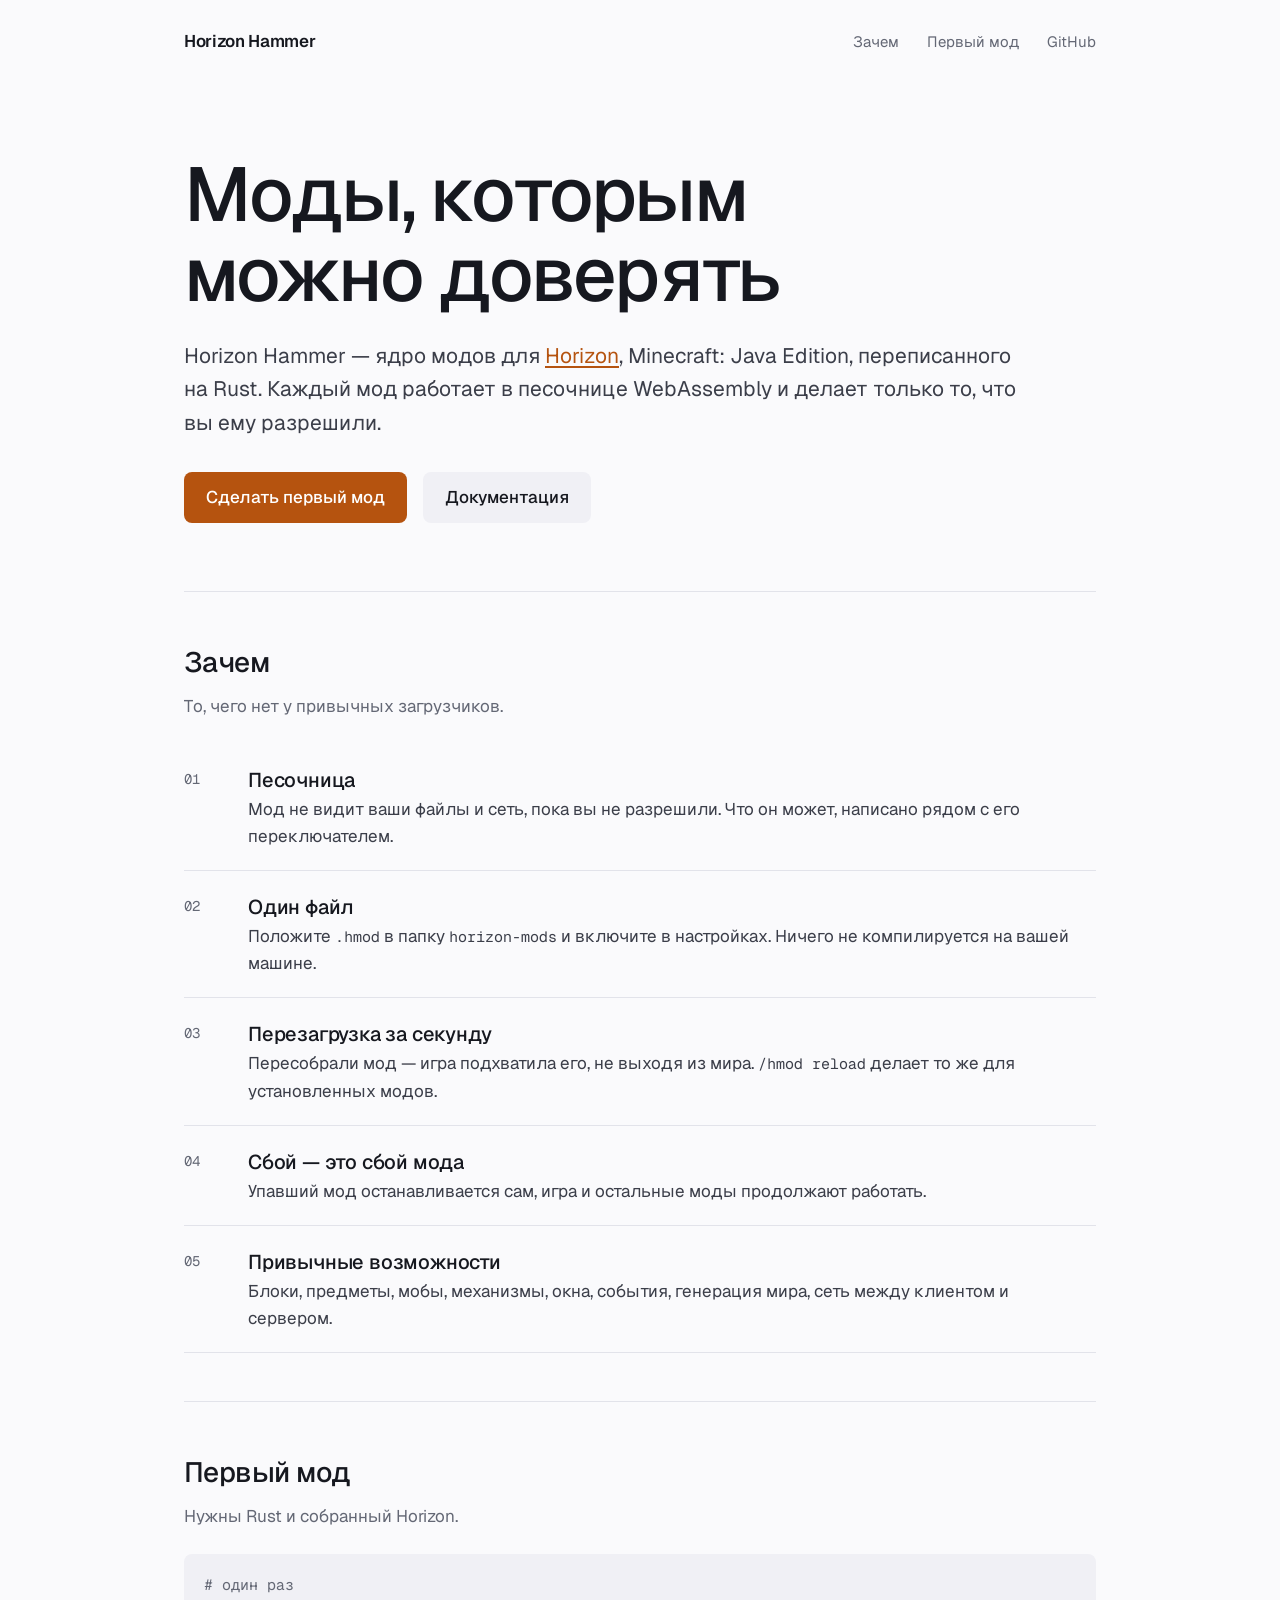
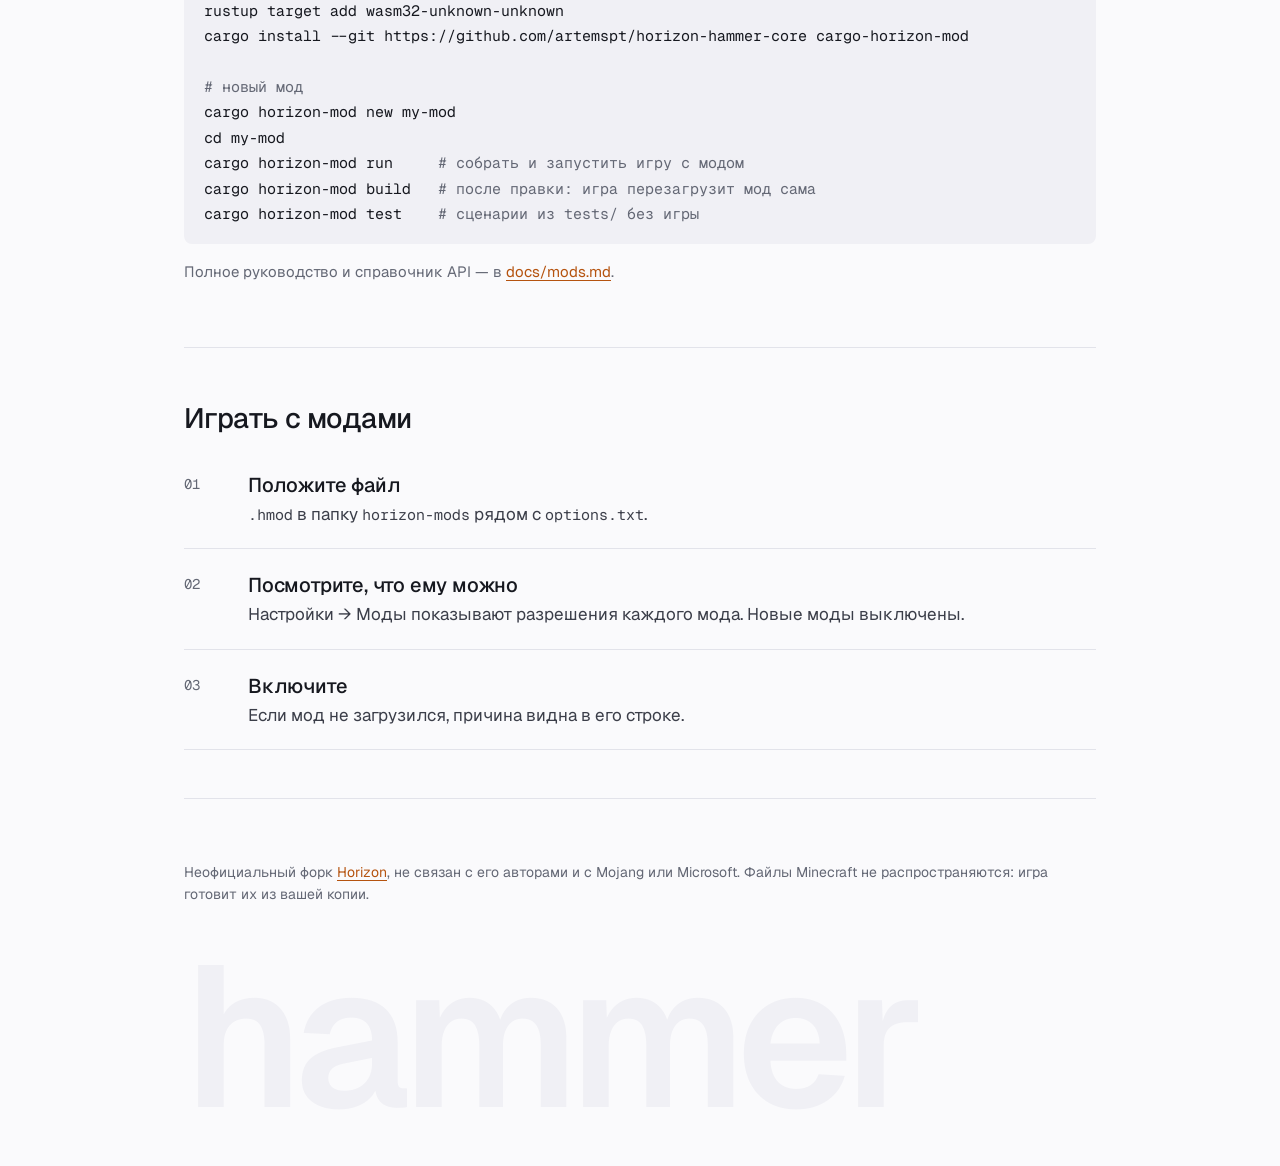
==== site/hammer/index.html @ 707b2c81 "Site: hammer.veyron.online page for the mod core Co-Authored-By: Claude Opus 5.5 <noreply@anthropic." ====
<!doctype html>
<html lang="ru">
<head>
<meta charset="utf-8">
<meta name="viewport" content="width=device-width, initial-scale=1">
<title>Horizon Hammer</title>
<meta name="description" content="Ядро модов для Horizon: моды в песочнице WebAssembly, одним файлом, с перезагрузкой без выхода из мира.">
<link rel="preconnect" href="https://fonts.googleapis.com">
<link rel="preconnect" href="https://fonts.gstatic.com" crossorigin>
<link href="https://fonts.googleapis.com/css2?family=Geist:wght@400;500;600&family=Geist+Mono:wght@400;500&display=swap" rel="stylesheet">
<style>
:root {
  --page: #fafafc; --plate: #f0f0f5; --rule: #e2e3ea;
  --ink: #16181f; --ink-soft: #3b3e49; --muted: #646875;
  --accent: #b5530f; --on-accent: #ffffff;
  color-scheme: light;
}
@media (prefers-color-scheme: dark) {
  :root:not([data-theme="light"]) {
    --page: #0d0e13; --plate: #181a22; --rule: #24262f;
    --ink: #ecedf3; --ink-soft: #c5c7d1; --muted: #8b8f9c;
    --accent: #f29a52; --on-accent: #0d0e13;
    color-scheme: dark;
  }
}
:root[data-theme="dark"] {
  --page: #0d0e13; --plate: #181a22; --rule: #24262f;
  --ink: #ecedf3; --ink-soft: #c5c7d1; --muted: #8b8f9c;
  --accent: #f29a52; --on-accent: #0d0e13;
  color-scheme: dark;
}
* { box-sizing: border-box; }
html { -webkit-text-size-adjust: 100%; }
body {
  margin: 0; background: var(--page); color: var(--ink);
  font: 400 17px/1.6 Geist, system-ui, sans-serif;
  overflow-x: hidden;
}
.wrap { max-width: 1040px; margin: 0 auto; padding: 0 64px; }
@media (max-width: 720px) { .wrap { padding: 0 16px; } }
a { color: var(--accent); text-underline-offset: 3px; }
a:focus-visible, .btn:focus-visible { outline: 2px solid var(--accent); outline-offset: 3px; }
code, pre, .mono { font-family: "Geist Mono", ui-monospace, monospace; font-size: 0.88em; }

header { display: flex; justify-content: space-between; align-items: center; padding: 28px 0; }
.logo { font-weight: 600; letter-spacing: -0.02em; color: var(--ink); text-decoration: none; }
nav a { color: var(--muted); text-decoration: none; margin-left: 24px; font-size: 15px; }
nav a:hover { color: var(--ink); }
@media (max-width: 520px) { nav a.opt { display: none; } }

.hero { padding: 72px 0 56px; }
h1 {
  font-weight: 500; letter-spacing: -0.03em; line-height: 1.05;
  font-size: clamp(40px, 7vw, 76px); margin: 0 0 24px; max-width: 14ch;
}
.lead { font-size: clamp(18px, 2.2vw, 21px); color: var(--ink-soft); max-width: 40em; margin: 0 0 32px; }
.btn {
  display: inline-block; padding: 12px 22px; border-radius: 8px; font-weight: 500;
  text-decoration: none; margin: 0 12px 12px 0;
}
.btn.main { background: var(--accent); color: var(--on-accent); }
.btn.quiet { color: var(--ink); background: var(--plate); }

h2 { font-weight: 500; letter-spacing: -0.02em; font-size: 28px; margin: 0 0 8px; }
section { padding: 48px 0; border-top: 1px solid var(--rule); }
.sub { color: var(--muted); margin: 0 0 24px; }

ol.rows { list-style: none; margin: 0; padding: 0; counter-reset: row; }
ol.rows li {
  counter-increment: row; display: grid; grid-template-columns: 48px 1fr; gap: 0 16px;
  padding: 20px 0; border-bottom: 1px solid var(--rule);
}
ol.rows li::before {
  content: counter(row, decimal-leading-zero); font-family: "Geist Mono", monospace;
  color: var(--muted); font-size: 14px; padding-top: 4px;
}
ol.rows b { display: block; font-weight: 500; font-size: 20px; letter-spacing: -0.01em; }
ol.rows span { color: var(--ink-soft); }

pre {
  background: var(--plate); border-radius: 8px; padding: 18px 20px; overflow-x: auto;
  line-height: 1.7; margin: 0 0 16px;
}
pre .c { color: var(--muted); }

.note { color: var(--muted); font-size: 15px; max-width: 46em; }
footer { padding: 48px 0 24px; border-top: 1px solid var(--rule); color: var(--muted); font-size: 14px; }
.mark {
  font-weight: 600; letter-spacing: -0.04em; font-size: clamp(64px, 17vw, 200px); line-height: 0.9;
  color: var(--plate); margin: 40px 0 0; user-select: none; white-space: nowrap;
}

@media (prefers-reduced-motion: no-preference) {
  .hero > * { animation: rise .5s ease-out both; }
  .hero > *:nth-child(2) { animation-delay: .05s; }
  .hero > *:nth-child(3) { animation-delay: .1s; }
  @keyframes rise { from { opacity: 0; transform: translateY(8px); } }
}
</style>
</head>
<body>
<div class="wrap">
  <header>
    <a class="logo" href="/">Horizon Hammer</a>
    <nav>
      <a class="opt" href="#why">Зачем</a>
      <a class="opt" href="#start">Первый мод</a>
      <a href="https://github.com/artemspt/horizon-hammer-core">GitHub</a>
    </nav>
  </header>

  <div class="hero">
    <h1>Моды, которым можно доверять</h1>
    <p class="lead">Horizon Hammer — ядро модов для <a href="https://github.com/horizon-rust/horizon">Horizon</a>,
      Minecraft: Java Edition, переписанного на Rust. Каждый мод работает в песочнице
      WebAssembly и делает только то, что вы ему разрешили.</p>
    <div>
      <a class="btn main" href="#start">Сделать первый мод</a>
      <a class="btn quiet" href="https://github.com/artemspt/horizon-hammer-core/blob/main/docs/mods.md">Документация</a>
    </div>
  </div>

  <section id="why">
    <h2>Зачем</h2>
    <p class="sub">То, чего нет у привычных загрузчиков.</p>
    <ol class="rows">
      <li><div><b>Песочница</b><span>Мод не видит ваши файлы и сеть, пока вы не разрешили. Что он может, написано рядом с его переключателем.</span></div></li>
      <li><div><b>Один файл</b><span>Положите <code>.hmod</code> в папку <code>horizon-mods</code> и включите в настройках. Ничего не компилируется на вашей машине.</span></div></li>
      <li><div><b>Перезагрузка за секунду</b><span>Пересобрали мод — игра подхватила его, не выходя из мира. <code>/hmod reload</code> делает то же для установленных модов.</span></div></li>
      <li><div><b>Сбой — это сбой мода</b><span>Упавший мод останавливается сам, игра и остальные моды продолжают работать.</span></div></li>
      <li><div><b>Привычные возможности</b><span>Блоки, предметы, мобы, механизмы, окна, события, генерация мира, сеть между клиентом и сервером.</span></div></li>
    </ol>
  </section>

  <section id="start">
    <h2>Первый мод</h2>
    <p class="sub">Нужны Rust и собранный Horizon.</p>
<pre><span class="c"># один раз</span>
rustup target add wasm32-unknown-unknown
cargo install --git https://github.com/artemspt/horizon-hammer-core cargo-horizon-mod

<span class="c"># новый мод</span>
cargo horizon-mod new my-mod
cd my-mod
cargo horizon-mod run     <span class="c"># собрать и запустить игру с модом</span>
cargo horizon-mod build   <span class="c"># после правки: игра перезагрузит мод сама</span>
cargo horizon-mod test    <span class="c"># сценарии из tests/ без игры</span></pre>
    <p class="note">Полное руководство и справочник API — в
      <a href="https://github.com/artemspt/horizon-hammer-core/blob/main/docs/mods.md">docs/mods.md</a>.</p>
  </section>

  <section>
    <h2>Играть с модами</h2>
    <ol class="rows">
      <li><div><b>Положите файл</b><span><code>.hmod</code> в папку <code>horizon-mods</code> рядом с <code>options.txt</code>.</span></div></li>
      <li><div><b>Посмотрите, что ему можно</b><span>Настройки → Моды показывают разрешения каждого мода. Новые моды выключены.</span></div></li>
      <li><div><b>Включите</b><span>Если мод не загрузился, причина видна в его строке.</span></div></li>
    </ol>
  </section>

  <footer>
    <p>Неофициальный форк <a href="https://github.com/horizon-rust/horizon">Horizon</a>, не связан с его авторами
      и с Mojang или Microsoft. Файлы Minecraft не распространяются: игра готовит их из вашей копии.</p>
    <div class="mark" aria-hidden="true">hammer</div>
  </footer>
</div>
</body>
</html>
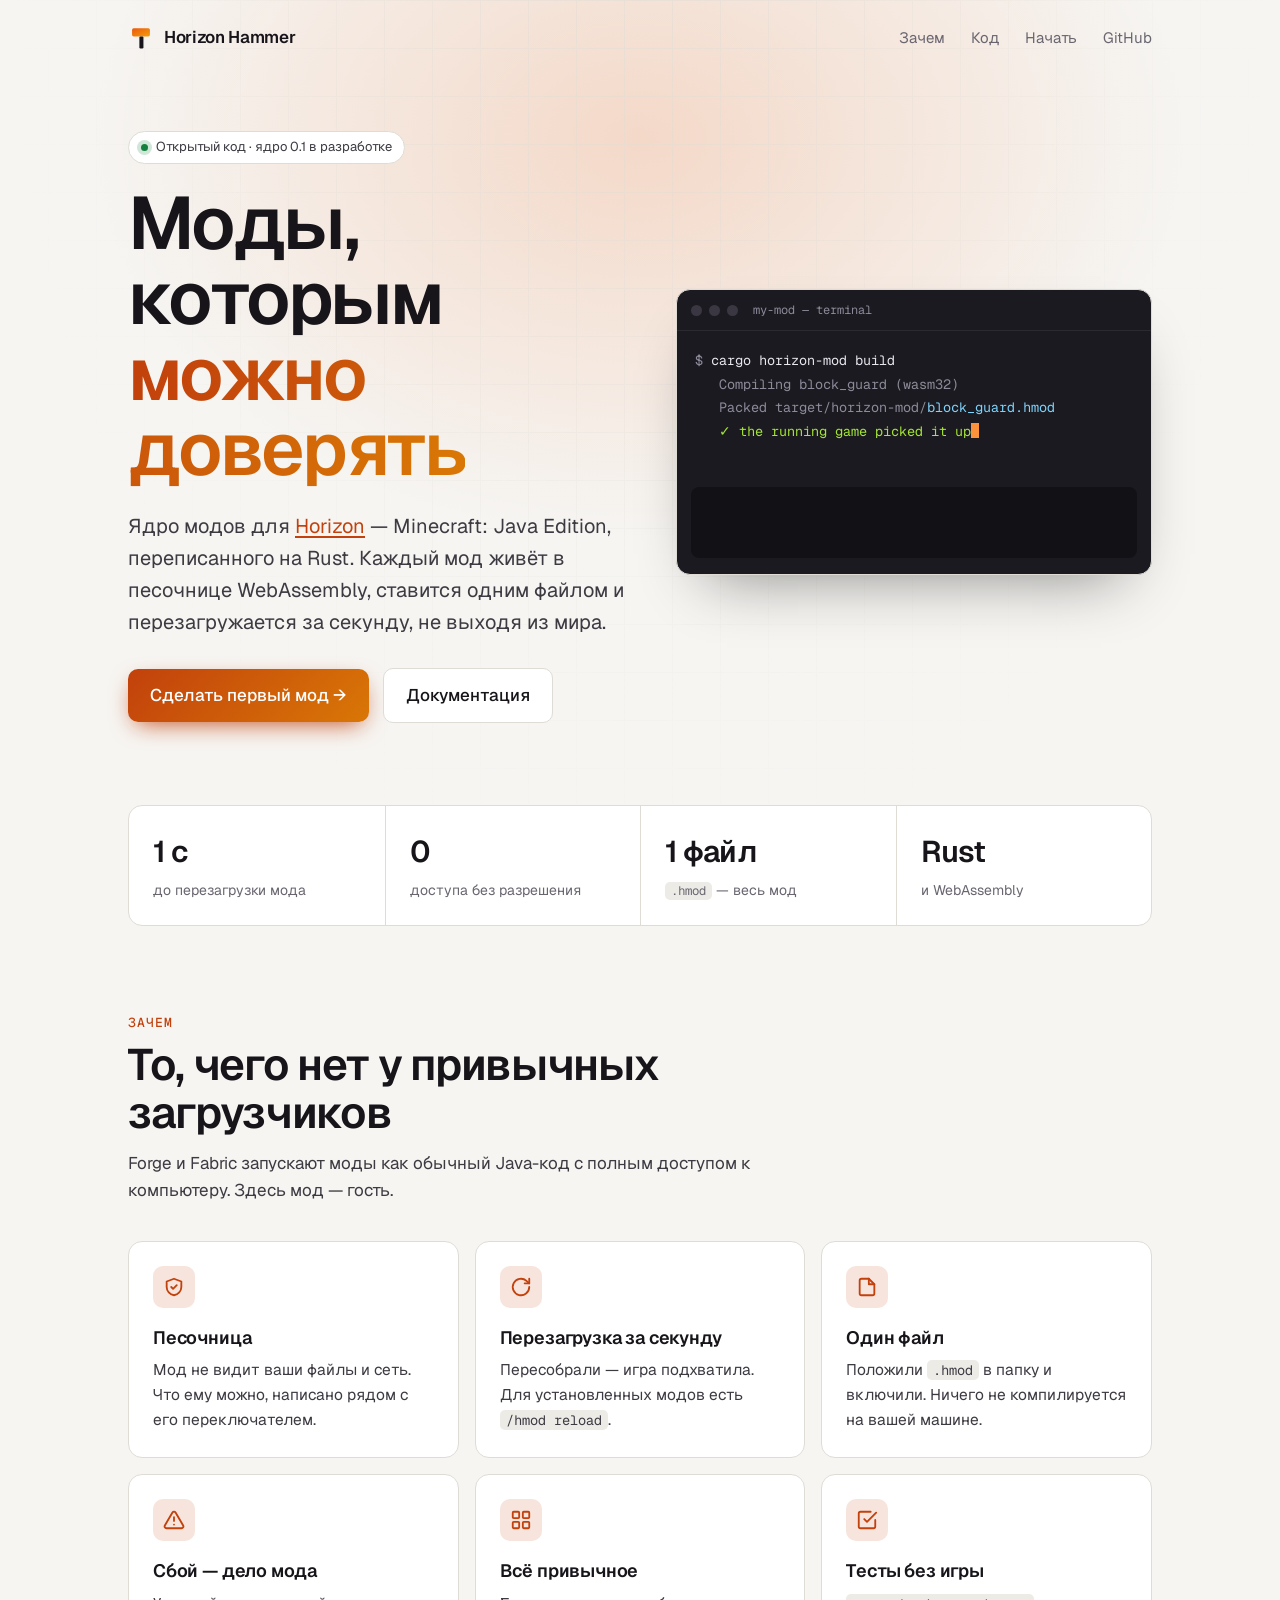
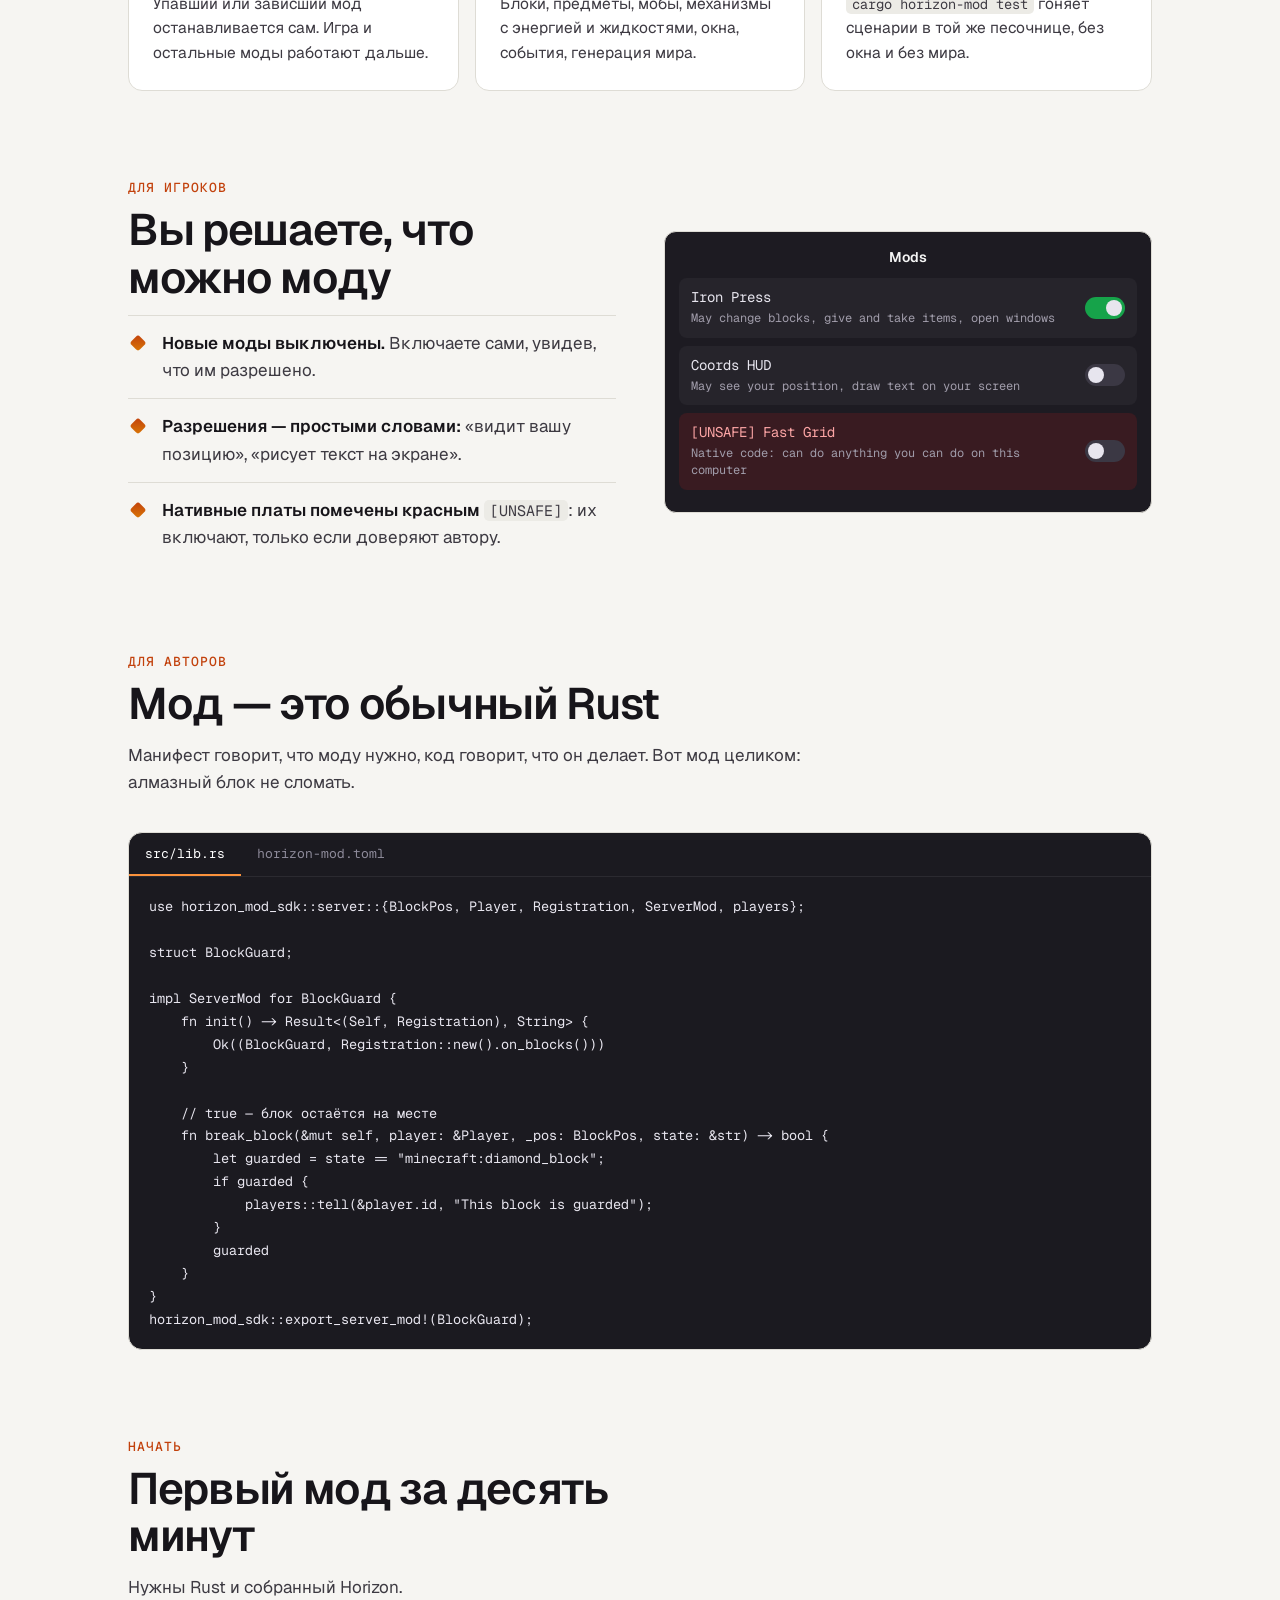
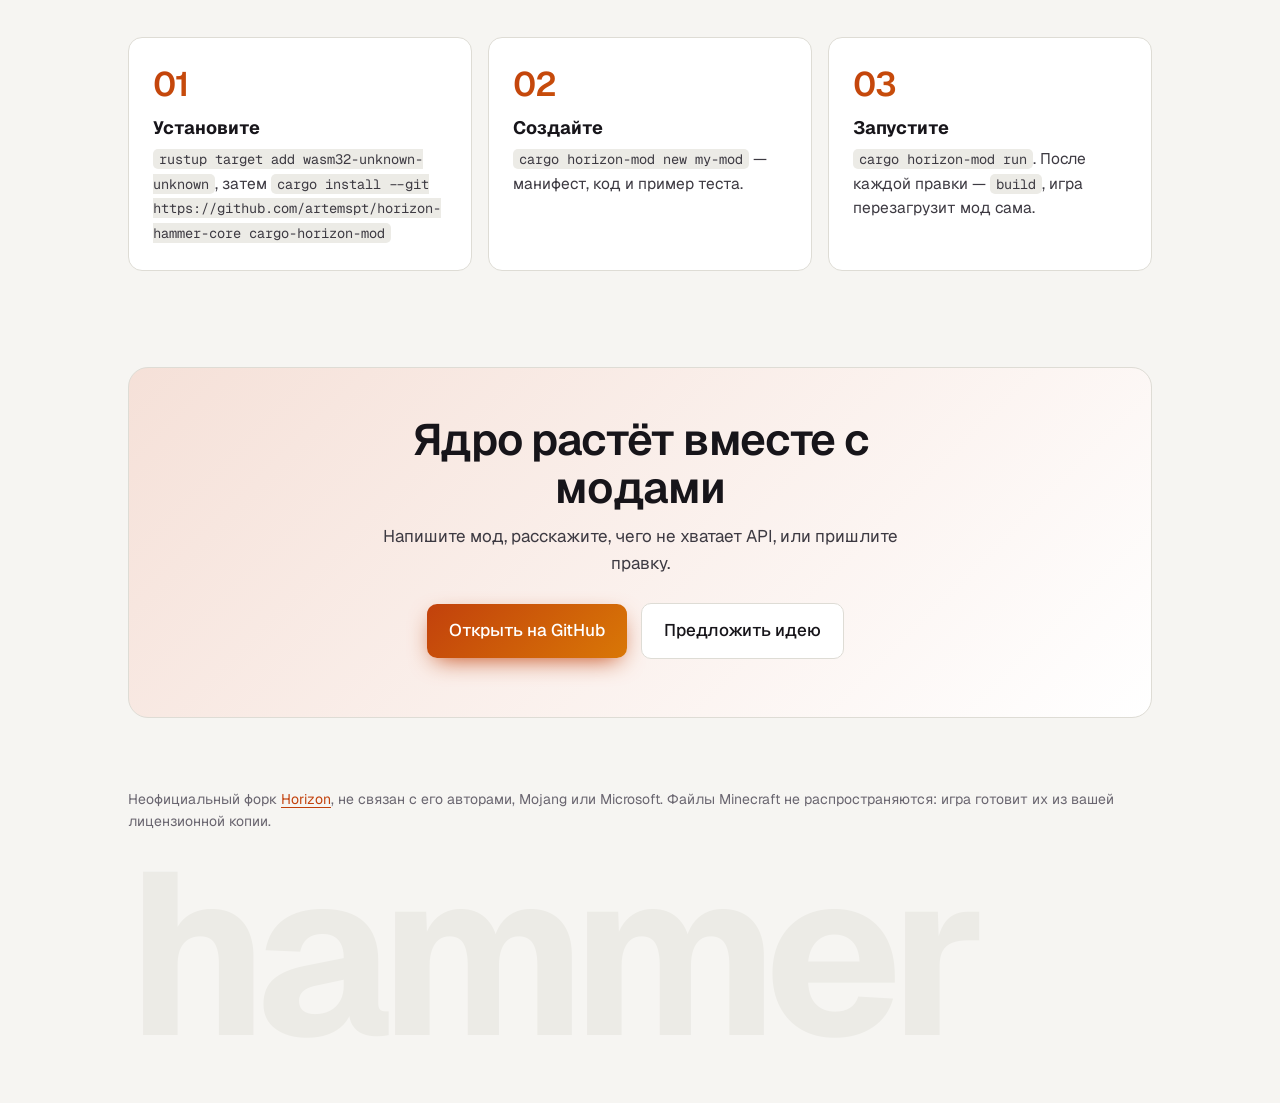
==== commit 1d5f8c1d: "Site: livelier hammer.veyron.online - reload demo, mods screen, code tabs Co-Authored-By: Claude Opu" ====
--- a/site/hammer/index.html
+++ b/site/hammer/index.html
@@ -7,162 +7,384 @@
 <meta name="description" content="Ядро модов для Horizon: моды в песочнице WebAssembly, одним файлом, с перезагрузкой без выхода из мира.">
 <link rel="preconnect" href="https://fonts.googleapis.com">
 <link rel="preconnect" href="https://fonts.gstatic.com" crossorigin>
-<link href="https://fonts.googleapis.com/css2?family=Geist:wght@400;500;600&family=Geist+Mono:wght@400;500&display=swap" rel="stylesheet">
+<link href="https://fonts.googleapis.com/css2?family=Geist:wght@400;500;600;700&family=Geist+Mono:wght@400;500&display=swap" rel="stylesheet">
 <style>
 :root {
-  --page: #fafafc; --plate: #f0f0f5; --rule: #e2e3ea;
-  --ink: #16181f; --ink-soft: #3b3e49; --muted: #646875;
-  --accent: #b5530f; --on-accent: #ffffff;
+  --page: #f6f5f2; --plate: #ecebe6; --card: #ffffff; --rule: #dedcd5;
+  --ink: #17151a; --ink-soft: #3d3a42; --muted: #6a6670;
+  --accent: #c2410c; --accent-2: #d97706; --on-accent: #ffffff;
+  --ok: #15803d; --bad: #b91c1c;
+  --code: #1b1a20; --code-ink: #e8e6ef; --code-muted: #8d8a99;
+  --glow: rgba(234, 88, 12, .18);
   color-scheme: light;
 }
 @media (prefers-color-scheme: dark) {
   :root:not([data-theme="light"]) {
-    --page: #0d0e13; --plate: #181a22; --rule: #24262f;
-    --ink: #ecedf3; --ink-soft: #c5c7d1; --muted: #8b8f9c;
-    --accent: #f29a52; --on-accent: #0d0e13;
+    --page: #0c0b0f; --plate: #17151c; --card: #131117; --rule: #26232d;
+    --ink: #f1eff5; --ink-soft: #c9c5d2; --muted: #8f8a9b;
+    --accent: #fb923c; --accent-2: #fbbf24; --on-accent: #120d08;
+    --ok: #4ade80; --bad: #f87171;
+    --code: #131117; --glow: rgba(251, 146, 60, .16);
     color-scheme: dark;
   }
 }
 :root[data-theme="dark"] {
-  --page: #0d0e13; --plate: #181a22; --rule: #24262f;
-  --ink: #ecedf3; --ink-soft: #c5c7d1; --muted: #8b8f9c;
-  --accent: #f29a52; --on-accent: #0d0e13;
+  --page: #0c0b0f; --plate: #17151c; --card: #131117; --rule: #26232d;
+  --ink: #f1eff5; --ink-soft: #c9c5d2; --muted: #8f8a9b;
+  --accent: #fb923c; --accent-2: #fbbf24; --on-accent: #120d08;
+  --ok: #4ade80; --bad: #f87171;
+  --code: #131117; --glow: rgba(251, 146, 60, .16);
   color-scheme: dark;
 }
 * { box-sizing: border-box; }
-html { -webkit-text-size-adjust: 100%; }
+html { -webkit-text-size-adjust: 100%; scroll-behavior: smooth; }
 body {
   margin: 0; background: var(--page); color: var(--ink);
-  font: 400 17px/1.6 Geist, system-ui, sans-serif;
-  overflow-x: hidden;
-}
-.wrap { max-width: 1040px; margin: 0 auto; padding: 0 64px; }
+  font: 400 17px/1.6 Geist, system-ui, sans-serif; overflow-x: hidden;
+}
+.wrap { max-width: 1120px; margin: 0 auto; padding: 0 48px; position: relative; }
 @media (max-width: 720px) { .wrap { padding: 0 16px; } }
 a { color: var(--accent); text-underline-offset: 3px; }
-a:focus-visible, .btn:focus-visible { outline: 2px solid var(--accent); outline-offset: 3px; }
-code, pre, .mono { font-family: "Geist Mono", ui-monospace, monospace; font-size: 0.88em; }
-
-header { display: flex; justify-content: space-between; align-items: center; padding: 28px 0; }
-.logo { font-weight: 600; letter-spacing: -0.02em; color: var(--ink); text-decoration: none; }
-nav a { color: var(--muted); text-decoration: none; margin-left: 24px; font-size: 15px; }
+a:focus-visible, .btn:focus-visible { outline: 2px solid var(--accent); outline-offset: 3px; border-radius: 6px; }
+code, pre, .mono { font-family: "Geist Mono", ui-monospace, monospace; }
+code { font-size: .88em; background: var(--plate); padding: 1px 6px; border-radius: 5px; }
+
+/* backdrop: a soft glow and a faint block grid */
+.backdrop { position: absolute; inset: 0 0 auto 0; height: 900px; pointer-events: none; overflow: hidden; z-index: 0; }
+.backdrop::before {
+  content: ""; position: absolute; left: 50%; top: -260px; width: 1100px; height: 800px; transform: translateX(-50%);
+  background: radial-gradient(closest-side, var(--glow), transparent);
+}
+.backdrop::after {
+  content: ""; position: absolute; inset: 0;
+  background-image: linear-gradient(var(--rule) 1px, transparent 1px), linear-gradient(90deg, var(--rule) 1px, transparent 1px);
+  background-size: 48px 48px; opacity: .45;
+  mask-image: radial-gradient(ellipse at 50% 0%, #000 0%, transparent 70%);
+  -webkit-mask-image: radial-gradient(ellipse at 50% 0%, #000 0%, transparent 70%);
+}
+main, header, footer { position: relative; z-index: 1; }
+
+header { display: flex; justify-content: space-between; align-items: center; padding: 24px 0; }
+.logo { display: flex; align-items: center; gap: 10px; font-weight: 600; letter-spacing: -.02em; color: var(--ink); text-decoration: none; }
+.logo svg { width: 26px; height: 26px; }
+nav a { color: var(--muted); text-decoration: none; margin-left: 22px; font-size: 15px; }
 nav a:hover { color: var(--ink); }
-@media (max-width: 520px) { nav a.opt { display: none; } }
-
-.hero { padding: 72px 0 56px; }
-h1 {
-  font-weight: 500; letter-spacing: -0.03em; line-height: 1.05;
-  font-size: clamp(40px, 7vw, 76px); margin: 0 0 24px; max-width: 14ch;
-}
-.lead { font-size: clamp(18px, 2.2vw, 21px); color: var(--ink-soft); max-width: 40em; margin: 0 0 32px; }
-.btn {
-  display: inline-block; padding: 12px 22px; border-radius: 8px; font-weight: 500;
-  text-decoration: none; margin: 0 12px 12px 0;
-}
-.btn.main { background: var(--accent); color: var(--on-accent); }
-.btn.quiet { color: var(--ink); background: var(--plate); }
-
-h2 { font-weight: 500; letter-spacing: -0.02em; font-size: 28px; margin: 0 0 8px; }
-section { padding: 48px 0; border-top: 1px solid var(--rule); }
-.sub { color: var(--muted); margin: 0 0 24px; }
-
-ol.rows { list-style: none; margin: 0; padding: 0; counter-reset: row; }
-ol.rows li {
-  counter-increment: row; display: grid; grid-template-columns: 48px 1fr; gap: 0 16px;
-  padding: 20px 0; border-bottom: 1px solid var(--rule);
-}
-ol.rows li::before {
-  content: counter(row, decimal-leading-zero); font-family: "Geist Mono", monospace;
-  color: var(--muted); font-size: 14px; padding-top: 4px;
-}
-ol.rows b { display: block; font-weight: 500; font-size: 20px; letter-spacing: -0.01em; }
-ol.rows span { color: var(--ink-soft); }
-
-pre {
-  background: var(--plate); border-radius: 8px; padding: 18px 20px; overflow-x: auto;
-  line-height: 1.7; margin: 0 0 16px;
-}
-pre .c { color: var(--muted); }
-
-.note { color: var(--muted); font-size: 15px; max-width: 46em; }
-footer { padding: 48px 0 24px; border-top: 1px solid var(--rule); color: var(--muted); font-size: 14px; }
-.mark {
-  font-weight: 600; letter-spacing: -0.04em; font-size: clamp(64px, 17vw, 200px); line-height: 0.9;
-  color: var(--plate); margin: 40px 0 0; user-select: none; white-space: nowrap;
-}
-
-@media (prefers-reduced-motion: no-preference) {
-  .hero > * { animation: rise .5s ease-out both; }
-  .hero > *:nth-child(2) { animation-delay: .05s; }
-  .hero > *:nth-child(3) { animation-delay: .1s; }
-  @keyframes rise { from { opacity: 0; transform: translateY(8px); } }
-}
+@media (max-width: 560px) { nav a.opt { display: none; } }
+
+/* hero */
+.hero { display: grid; grid-template-columns: 1.05fr 1fr; gap: 48px; align-items: center; padding: 56px 0 72px; }
+@media (max-width: 920px) { .hero { grid-template-columns: 1fr; padding-top: 32px; } }
+.badge {
+  display: inline-flex; gap: 8px; align-items: center; font-size: 13px; color: var(--ink-soft);
+  border: 1px solid var(--rule); background: var(--card); padding: 5px 12px; border-radius: 999px; margin-bottom: 22px;
+}
+.badge i { width: 7px; height: 7px; border-radius: 50%; background: var(--ok); box-shadow: 0 0 0 4px color-mix(in srgb, var(--ok) 20%, transparent); }
+h1 { font-weight: 600; letter-spacing: -.035em; line-height: 1.02; font-size: clamp(42px, 6.4vw, 74px); margin: 0 0 22px; }
+h1 em {
+  font-style: normal; background: linear-gradient(90deg, var(--accent), var(--accent-2));
+  -webkit-background-clip: text; background-clip: text; color: transparent;
+}
+.lead { font-size: clamp(17px, 2vw, 20px); color: var(--ink-soft); max-width: 34em; margin: 0 0 30px; }
+.btn { display: inline-flex; align-items: center; gap: 8px; padding: 13px 22px; border-radius: 10px; font-weight: 500; text-decoration: none; margin: 0 10px 10px 0; transition: transform .15s ease, box-shadow .15s ease; }
+.btn.main { background: linear-gradient(135deg, var(--accent), var(--accent-2)); color: var(--on-accent); box-shadow: 0 8px 24px -8px var(--accent); }
+.btn.main:hover { transform: translateY(-2px); }
+.btn.quiet { color: var(--ink); background: var(--card); border: 1px solid var(--rule); }
+.btn.quiet:hover { border-color: var(--muted); }
+
+/* the reload demo */
+.demo { background: var(--code); color: var(--code-ink); border-radius: 14px; border: 1px solid var(--rule); overflow: hidden; box-shadow: 0 30px 60px -30px rgba(0,0,0,.45); }
+.demo .bar { display: flex; gap: 7px; padding: 12px 14px; border-bottom: 1px solid rgba(255,255,255,.07); align-items: center; }
+.demo .bar i { width: 11px; height: 11px; border-radius: 50%; background: #3a3742; }
+.demo .bar span { margin-left: 8px; font: 12px "Geist Mono", monospace; color: var(--code-muted); }
+.demo pre { margin: 0; padding: 18px 18px 6px; font-size: 13.5px; line-height: 1.75; min-height: 150px; white-space: pre-wrap; }
+.demo .k { color: #fb923c; } .demo .s { color: #a3e635; } .demo .c { color: var(--code-muted); } .demo .f { color: #7dd3fc; }
+.demo .chat { margin: 6px 14px 16px; padding: 10px 12px; background: rgba(0,0,0,.35); border-radius: 8px; font: 13px "Geist Mono", monospace; min-height: 66px; }
+.demo .chat div { opacity: 0; transform: translateY(6px); transition: all .35s ease; }
+.demo .chat div.on { opacity: 1; transform: none; }
+.y { color: #fde047; } .g { color: #86efac; } .w { color: #f5f5f5; }
+.caret { display: inline-block; width: 8px; height: 1.1em; background: #fb923c; vertical-align: -2px; animation: blink 1s steps(1) infinite; }
+@keyframes blink { 50% { opacity: 0; } }
+
+/* numbers strip */
+.strip { display: grid; grid-template-columns: repeat(4, 1fr); border: 1px solid var(--rule); border-radius: 14px; background: var(--card); overflow: hidden; }
+.strip div { padding: 22px 24px; border-left: 1px solid var(--rule); }
+.strip div:first-child { border-left: 0; }
+.strip b { display: block; font-size: 30px; font-weight: 600; letter-spacing: -.03em; }
+.strip span { color: var(--muted); font-size: 14px; }
+@media (max-width: 720px) { .strip { grid-template-columns: 1fr 1fr; } .strip div:nth-child(3) { border-left: 0; } .strip div:nth-child(n+3) { border-top: 1px solid var(--rule); } }
+
+section { padding: 88px 0 0; }
+.eyebrow { font: 500 13px "Geist Mono", monospace; color: var(--accent); text-transform: uppercase; letter-spacing: .08em; margin: 0 0 10px; }
+h2 { font-weight: 600; letter-spacing: -.03em; font-size: clamp(30px, 4vw, 44px); line-height: 1.08; margin: 0 0 14px; max-width: 18ch; }
+.sub { color: var(--ink-soft); margin: 0 0 36px; max-width: 40em; }
+
+/* feature cards */
+.grid { display: grid; grid-template-columns: repeat(3, 1fr); gap: 16px; }
+@media (max-width: 920px) { .grid { grid-template-columns: 1fr 1fr; } }
+@media (max-width: 600px) { .grid { grid-template-columns: 1fr; } }
+.card { background: var(--card); border: 1px solid var(--rule); border-radius: 14px; padding: 24px; transition: transform .2s ease, border-color .2s ease; }
+.card:hover { transform: translateY(-3px); border-color: color-mix(in srgb, var(--accent) 45%, var(--rule)); }
+.card .ic { width: 42px; height: 42px; border-radius: 10px; display: grid; place-items: center; margin-bottom: 16px;
+  background: color-mix(in srgb, var(--accent) 14%, transparent); color: var(--accent); }
+.card .ic svg { width: 22px; height: 22px; }
+.card b { display: block; font-size: 18px; font-weight: 600; margin-bottom: 6px; letter-spacing: -.01em; }
+.card p { margin: 0; color: var(--ink-soft); font-size: 15.5px; }
+
+/* the mods screen mock */
+.split { display: grid; grid-template-columns: 1fr 1fr; gap: 48px; align-items: center; }
+@media (max-width: 920px) { .split { grid-template-columns: 1fr; } }
+.menu { background: #1d1b22; border-radius: 12px; padding: 14px; font: 14px "Geist Mono", monospace; color: #e7e5ee; border: 1px solid var(--rule); }
+.menu h4 { margin: 2px 4px 12px; font: 600 14px Geist, sans-serif; color: #f5f5f5; text-align: center; }
+.row { display: grid; grid-template-columns: 1fr auto; gap: 4px 12px; padding: 10px 12px; border-radius: 8px; background: rgba(255,255,255,.04); margin-bottom: 8px; align-items: center; }
+.row small { grid-column: 1; color: #a19dab; font-size: 12px; line-height: 1.45; }
+.row.unsafe { background: rgba(185, 28, 28, .18); }
+.row.unsafe .name { color: #fca5a5; }
+.sw { grid-row: 1 / span 2; grid-column: 2; width: 40px; height: 22px; border-radius: 999px; background: #3b3844; position: relative; cursor: pointer; border: 0; padding: 0; }
+.sw::after { content: ""; position: absolute; top: 3px; left: 3px; width: 16px; height: 16px; border-radius: 50%; background: #e7e5ee; transition: left .2s ease; }
+.sw[aria-checked="true"] { background: #16a34a; }
+.sw[aria-checked="true"]::after { left: 21px; }
+.points { list-style: none; padding: 0; margin: 0; }
+.points li { padding: 14px 0 14px 34px; border-top: 1px solid var(--rule); position: relative; color: var(--ink-soft); }
+.points li::before { content: ""; position: absolute; left: 4px; top: 21px; width: 12px; height: 12px; border-radius: 3px; background: linear-gradient(135deg, var(--accent), var(--accent-2)); transform: rotate(45deg); }
+.points b { color: var(--ink); font-weight: 600; }
+
+/* code */
+.codebox { background: var(--code); color: var(--code-ink); border-radius: 14px; border: 1px solid var(--rule); overflow: hidden; }
+.tabs { display: flex; border-bottom: 1px solid rgba(255,255,255,.07); }
+.tabs button { background: none; border: 0; color: var(--code-muted); font: 13px "Geist Mono", monospace; padding: 12px 16px; cursor: pointer; border-bottom: 2px solid transparent; }
+.tabs button[aria-selected="true"] { color: #fff; border-bottom-color: #fb923c; }
+.codebox pre { margin: 0; padding: 18px 20px; overflow-x: auto; font-size: 13.5px; line-height: 1.7; }
+.codebox pre[hidden] { display: none; }
+
+/* steps */
+.steps { display: grid; grid-template-columns: repeat(3, 1fr); gap: 16px; counter-reset: s; }
+@media (max-width: 800px) { .steps { grid-template-columns: 1fr; } }
+.steps div { counter-increment: s; padding: 24px; border-radius: 14px; background: var(--card); border: 1px solid var(--rule); }
+.steps div::before { content: counter(s, decimal-leading-zero); display: block; font: 600 34px Geist, sans-serif; letter-spacing: -.04em; margin-bottom: 8px;
+  background: linear-gradient(135deg, var(--accent), var(--accent-2)); -webkit-background-clip: text; background-clip: text; color: transparent; }
+.steps b { display: block; font-size: 18px; margin-bottom: 4px; }
+.steps p { margin: 0; color: var(--ink-soft); font-size: 15.5px; }
+
+.cta { margin-top: 96px; padding: 48px; border-radius: 20px; text-align: center; position: relative; overflow: hidden;
+  background: linear-gradient(135deg, color-mix(in srgb, var(--accent) 16%, var(--card)), var(--card)); border: 1px solid var(--rule); }
+.cta h2 { margin: 0 auto 12px; }
+.cta p { color: var(--ink-soft); margin: 0 auto 26px; max-width: 32em; }
+@media (max-width: 600px) { .cta { padding: 32px 18px; } }
+
+footer { padding: 56px 0 24px; color: var(--muted); font-size: 14px; }
+.mark { font-weight: 700; letter-spacing: -.05em; font-size: clamp(64px, 18vw, 230px); line-height: .85; color: var(--plate); margin: 24px 0 0; user-select: none; white-space: nowrap; }
+
+.reveal { opacity: 0; transform: translateY(14px); transition: opacity .6s ease, transform .6s ease; }
+.reveal.in { opacity: 1; transform: none; }
+@media (prefers-reduced-motion: reduce) { .reveal { opacity: 1; transform: none; transition: none; } .caret { animation: none; } }
 </style>
 </head>
 <body>
+<div class="backdrop" aria-hidden="true"></div>
 <div class="wrap">
   <header>
-    <a class="logo" href="/">Horizon Hammer</a>
+    <a class="logo" href="/">
+      <svg viewBox="0 0 32 32" aria-hidden="true"><defs><linearGradient id="lg" x1="0" y1="0" x2="1" y2="1"><stop offset="0" stop-color="#ea580c"/><stop offset="1" stop-color="#f59e0b"/></linearGradient></defs>
+        <rect x="5" y="4" width="22" height="10" rx="2" fill="url(#lg)"/><rect x="14" y="14" width="5" height="15" rx="1.5" fill="currentColor"/></svg>
+      Horizon Hammer
+    </a>
     <nav>
       <a class="opt" href="#why">Зачем</a>
-      <a class="opt" href="#start">Первый мод</a>
+      <a class="opt" href="#code">Код</a>
+      <a class="opt" href="#start">Начать</a>
       <a href="https://github.com/artemspt/horizon-hammer-core">GitHub</a>
     </nav>
   </header>
 
-  <div class="hero">
-    <h1>Моды, которым можно доверять</h1>
-    <p class="lead">Horizon Hammer — ядро модов для <a href="https://github.com/horizon-rust/horizon">Horizon</a>,
-      Minecraft: Java Edition, переписанного на Rust. Каждый мод работает в песочнице
-      WebAssembly и делает только то, что вы ему разрешили.</p>
-    <div>
-      <a class="btn main" href="#start">Сделать первый мод</a>
-      <a class="btn quiet" href="https://github.com/artemspt/horizon-hammer-core/blob/main/docs/mods.md">Документация</a>
+  <main>
+    <div class="hero">
+      <div class="reveal">
+        <span class="badge"><i></i>Открытый код · ядро 0.1 в разработке</span>
+        <h1>Моды, которым <em>можно доверять</em></h1>
+        <p class="lead">Ядро модов для <a href="https://github.com/horizon-rust/horizon">Horizon</a> — Minecraft: Java Edition,
+          переписанного на Rust. Каждый мод живёт в песочнице WebAssembly, ставится одним файлом
+          и перезагружается за секунду, не выходя из мира.</p>
+        <a class="btn main" href="#start">Сделать первый мод →</a>
+        <a class="btn quiet" href="https://github.com/artemspt/horizon-hammer-core/blob/main/docs/mods.md">Документация</a>
+      </div>
+
+      <div class="demo reveal" aria-label="Пример: правка мода и перезагрузка в игре">
+        <div class="bar"><i></i><i></i><i></i><span>my-mod — terminal</span></div>
+        <pre id="term"></pre>
+        <div class="chat" id="chat">
+          <div class="y">[Horizon] Mods reloaded</div>
+          <div class="w">&lt;Steve&gt; ломаю алмазный блок…</div>
+          <div class="g">This block is guarded</div>
+        </div>
+      </div>
     </div>
-  </div>
-
-  <section id="why">
-    <h2>Зачем</h2>
-    <p class="sub">То, чего нет у привычных загрузчиков.</p>
-    <ol class="rows">
-      <li><div><b>Песочница</b><span>Мод не видит ваши файлы и сеть, пока вы не разрешили. Что он может, написано рядом с его переключателем.</span></div></li>
-      <li><div><b>Один файл</b><span>Положите <code>.hmod</code> в папку <code>horizon-mods</code> и включите в настройках. Ничего не компилируется на вашей машине.</span></div></li>
-      <li><div><b>Перезагрузка за секунду</b><span>Пересобрали мод — игра подхватила его, не выходя из мира. <code>/hmod reload</code> делает то же для установленных модов.</span></div></li>
-      <li><div><b>Сбой — это сбой мода</b><span>Упавший мод останавливается сам, игра и остальные моды продолжают работать.</span></div></li>
-      <li><div><b>Привычные возможности</b><span>Блоки, предметы, мобы, механизмы, окна, события, генерация мира, сеть между клиентом и сервером.</span></div></li>
-    </ol>
-  </section>
-
-  <section id="start">
-    <h2>Первый мод</h2>
-    <p class="sub">Нужны Rust и собранный Horizon.</p>
-<pre><span class="c"># один раз</span>
-rustup target add wasm32-unknown-unknown
-cargo install --git https://github.com/artemspt/horizon-hammer-core cargo-horizon-mod
-
-<span class="c"># новый мод</span>
-cargo horizon-mod new my-mod
-cd my-mod
-cargo horizon-mod run     <span class="c"># собрать и запустить игру с модом</span>
-cargo horizon-mod build   <span class="c"># после правки: игра перезагрузит мод сама</span>
-cargo horizon-mod test    <span class="c"># сценарии из tests/ без игры</span></pre>
-    <p class="note">Полное руководство и справочник API — в
-      <a href="https://github.com/artemspt/horizon-hammer-core/blob/main/docs/mods.md">docs/mods.md</a>.</p>
-  </section>
-
-  <section>
-    <h2>Играть с модами</h2>
-    <ol class="rows">
-      <li><div><b>Положите файл</b><span><code>.hmod</code> в папку <code>horizon-mods</code> рядом с <code>options.txt</code>.</span></div></li>
-      <li><div><b>Посмотрите, что ему можно</b><span>Настройки → Моды показывают разрешения каждого мода. Новые моды выключены.</span></div></li>
-      <li><div><b>Включите</b><span>Если мод не загрузился, причина видна в его строке.</span></div></li>
-    </ol>
-  </section>
+
+    <div class="strip reveal">
+      <div><b>1 с</b><span>до перезагрузки мода</span></div>
+      <div><b>0</b><span>доступа без разрешения</span></div>
+      <div><b>1 файл</b><span><code>.hmod</code> — весь мод</span></div>
+      <div><b>Rust</b><span>и WebAssembly</span></div>
+    </div>
+
+    <section id="why">
+      <p class="eyebrow">Зачем</p>
+      <h2>То, чего нет у привычных загрузчиков</h2>
+      <p class="sub">Forge и Fabric запускают моды как обычный Java-код с полным доступом к компьютеру. Здесь мод — гость.</p>
+      <div class="grid">
+        <div class="card reveal"><div class="ic"><svg viewBox="0 0 24 24" fill="none" stroke="currentColor" stroke-width="2" stroke-linecap="round" stroke-linejoin="round"><path d="M12 3l8 3v6c0 4.5-3.4 8.2-8 9-4.6-.8-8-4.5-8-9V6l8-3z"/><path d="M9 12l2 2 4-4"/></svg></div>
+          <b>Песочница</b><p>Мод не видит ваши файлы и сеть. Что ему можно, написано рядом с его переключателем.</p></div>
+        <div class="card reveal"><div class="ic"><svg viewBox="0 0 24 24" fill="none" stroke="currentColor" stroke-width="2" stroke-linecap="round" stroke-linejoin="round"><path d="M21 12a9 9 0 1 1-3-6.7L21 8"/><path d="M21 3v5h-5"/></svg></div>
+          <b>Перезагрузка за секунду</b><p>Пересобрали — игра подхватила. Для установленных модов есть <code>/hmod reload</code>.</p></div>
+        <div class="card reveal"><div class="ic"><svg viewBox="0 0 24 24" fill="none" stroke="currentColor" stroke-width="2" stroke-linecap="round" stroke-linejoin="round"><path d="M14 3H6a2 2 0 0 0-2 2v14a2 2 0 0 0 2 2h12a2 2 0 0 0 2-2V9z"/><path d="M14 3v6h6"/></svg></div>
+          <b>Один файл</b><p>Положили <code>.hmod</code> в папку и включили. Ничего не компилируется на вашей машине.</p></div>
+        <div class="card reveal"><div class="ic"><svg viewBox="0 0 24 24" fill="none" stroke="currentColor" stroke-width="2" stroke-linecap="round" stroke-linejoin="round"><path d="M12 9v4M12 17h.01"/><path d="M10.3 3.9L2 18a2 2 0 0 0 1.7 3h16.6a2 2 0 0 0 1.7-3L13.7 3.9a2 2 0 0 0-3.4 0z"/></svg></div>
+          <b>Сбой — дело мода</b><p>Упавший или зависший мод останавливается сам. Игра и остальные моды работают дальше.</p></div>
+        <div class="card reveal"><div class="ic"><svg viewBox="0 0 24 24" fill="none" stroke="currentColor" stroke-width="2" stroke-linecap="round" stroke-linejoin="round"><rect x="3" y="3" width="7" height="7" rx="1"/><rect x="14" y="3" width="7" height="7" rx="1"/><rect x="3" y="14" width="7" height="7" rx="1"/><rect x="14" y="14" width="7" height="7" rx="1"/></svg></div>
+          <b>Всё привычное</b><p>Блоки, предметы, мобы, механизмы с энергией и жидкостями, окна, события, генерация мира.</p></div>
+        <div class="card reveal"><div class="ic"><svg viewBox="0 0 24 24" fill="none" stroke="currentColor" stroke-width="2" stroke-linecap="round" stroke-linejoin="round"><path d="M9 11l3 3L22 4"/><path d="M21 12v7a2 2 0 0 1-2 2H5a2 2 0 0 1-2-2V5a2 2 0 0 1 2-2h11"/></svg></div>
+          <b>Тесты без игры</b><p><code>cargo horizon-mod test</code> гоняет сценарии в той же песочнице, без окна и без мира.</p></div>
+      </div>
+    </section>
+
+    <section>
+      <div class="split">
+        <div class="reveal">
+          <p class="eyebrow">Для игроков</p>
+          <h2>Вы решаете, что можно моду</h2>
+          <ul class="points">
+            <li><b>Новые моды выключены.</b> Включаете сами, увидев, что им разрешено.</li>
+            <li><b>Разрешения — простыми словами:</b> «видит вашу позицию», «рисует текст на экране».</li>
+            <li><b>Нативные платы помечены красным</b> <code>[UNSAFE]</code>: их включают, только если доверяют автору.</li>
+          </ul>
+        </div>
+        <div class="menu reveal" aria-label="Пример экрана модов">
+          <h4>Mods</h4>
+          <div class="row"><span class="name">Iron Press</span><button class="sw" role="switch" aria-checked="true" aria-label="Iron Press"></button>
+            <small>May change blocks, give and take items, open windows</small></div>
+          <div class="row"><span class="name">Coords HUD</span><button class="sw" role="switch" aria-checked="false" aria-label="Coords HUD"></button>
+            <small>May see your position, draw text on your screen</small></div>
+          <div class="row unsafe"><span class="name">[UNSAFE] Fast Grid</span><button class="sw" role="switch" aria-checked="false" aria-label="Fast Grid"></button>
+            <small>Native code: can do anything you can do on this computer</small></div>
+        </div>
+      </div>
+    </section>
+
+    <section id="code">
+      <p class="eyebrow">Для авторов</p>
+      <h2>Мод — это обычный Rust</h2>
+      <p class="sub">Манифест говорит, что моду нужно, код говорит, что он делает. Вот мод целиком: алмазный блок не сломать.</p>
+      <div class="codebox reveal">
+        <div class="tabs" role="tablist">
+          <button role="tab" aria-selected="true" data-tab="rs">src/lib.rs</button>
+          <button role="tab" aria-selected="false" data-tab="toml">horizon-mod.toml</button>
+        </div>
+<pre data-pane="rs"><span class="k">use</span> horizon_mod_sdk::server::{BlockPos, Player, Registration, ServerMod, players};
+
+<span class="k">struct</span> <span class="f">BlockGuard</span>;
+
+<span class="k">impl</span> ServerMod <span class="k">for</span> BlockGuard {
+    <span class="k">fn</span> <span class="f">init</span>() -&gt; Result&lt;(Self, Registration), String&gt; {
+        Ok((BlockGuard, Registration::new().on_blocks()))
+    }
+
+    <span class="c">// true — блок остаётся на месте</span>
+    <span class="k">fn</span> <span class="f">break_block</span>(&amp;<span class="k">mut</span> self, player: &amp;Player, _pos: BlockPos, state: &amp;str) -&gt; bool {
+        <span class="k">let</span> guarded = state == <span class="s">"minecraft:diamond_block"</span>;
+        <span class="k">if</span> guarded {
+            players::tell(&amp;player.id, <span class="s">"This block is guarded"</span>);
+        }
+        guarded
+    }
+}
+horizon_mod_sdk::export_server_mod!(BlockGuard);</pre>
+<pre data-pane="toml" hidden>id = <span class="s">"block_guard"</span>
+name = <span class="s">"Block Guard"</span>
+version = <span class="s">"0.1.0"</span>
+api = <span class="s">"0.3"</span>
+side = <span class="s">"server"</span>
+<span class="c"># всё, что моду можно; остального он не получит</span>
+capabilities = [<span class="s">"players"</span>]</pre>
+      </div>
+    </section>
+
+    <section id="start">
+      <p class="eyebrow">Начать</p>
+      <h2>Первый мод за десять минут</h2>
+      <p class="sub">Нужны Rust и собранный Horizon.</p>
+      <div class="steps">
+        <div class="reveal"><b>Установите</b><p><code>rustup target add wasm32-unknown-unknown</code>, затем <code>cargo install --git https://github.com/artemspt/horizon-hammer-core cargo-horizon-mod</code></p></div>
+        <div class="reveal"><b>Создайте</b><p><code>cargo horizon-mod new my-mod</code> — манифест, код и пример теста.</p></div>
+        <div class="reveal"><b>Запустите</b><p><code>cargo horizon-mod run</code>. После каждой правки — <code>build</code>, игра перезагрузит мод сама.</p></div>
+      </div>
+    </section>
+
+    <div class="cta reveal">
+      <h2>Ядро растёт вместе с модами</h2>
+      <p>Напишите мод, расскажите, чего не хватает API, или пришлите правку.</p>
+      <a class="btn main" href="https://github.com/artemspt/horizon-hammer-core">Открыть на GitHub</a>
+      <a class="btn quiet" href="https://github.com/artemspt/horizon-hammer-core/issues">Предложить идею</a>
+    </div>
+  </main>
 
   <footer>
-    <p>Неофициальный форк <a href="https://github.com/horizon-rust/horizon">Horizon</a>, не связан с его авторами
-      и с Mojang или Microsoft. Файлы Minecraft не распространяются: игра готовит их из вашей копии.</p>
+    <p>Неофициальный форк <a href="https://github.com/horizon-rust/horizon">Horizon</a>, не связан с его авторами,
+      Mojang или Microsoft. Файлы Minecraft не распространяются: игра готовит их из вашей лицензионной копии.</p>
     <div class="mark" aria-hidden="true">hammer</div>
   </footer>
 </div>
+
+<script>
+// The terminal types an edit and a build, then the chat lines appear, on a loop.
+(() => {
+  const term = document.getElementById('term');
+  const lines = [...document.querySelectorAll('#chat div')];
+  const still = matchMedia('(prefers-reduced-motion: reduce)').matches;
+  const script = [
+    ['<span class="c">$ </span>', 'cargo horizon-mod build'],
+    ['<span class="c">   Compiling block_guard (wasm32)</span>', ''],
+    ['<span class="c">   Packed target/horizon-mod/</span><span class="f">block_guard.hmod</span>', ''],
+    ['<span class="s">   ✓ the running game picked it up</span>', ''],
+  ];
+  const full = script.map(([a, b]) => a + b).join('\n');
+  if (still) { term.innerHTML = full; lines.forEach(l => l.classList.add('on')); return; }
+  const wait = ms => new Promise(r => setTimeout(r, ms));
+  async function play() {
+    for (;;) {
+      term.innerHTML = '<span class="caret"></span>';
+      lines.forEach(l => l.classList.remove('on'));
+      let done = '';
+      for (const [lead, typed] of script) {
+        done += (done ? '\n' : '') + lead;
+        for (let i = 1; i <= typed.length; i++) {
+          term.innerHTML = done + typed.slice(0, i) + '<span class="caret"></span>';
+          await wait(45);
+        }
+        done += typed;
+        term.innerHTML = done + '<span class="caret"></span>';
+        await wait(typed ? 400 : 350);
+      }
+      for (const l of lines) { await wait(500); l.classList.add('on'); }
+      await wait(4000);
+    }
+  }
+  play();
+})();
+
+// Code tabs.
+document.querySelectorAll('.tabs button').forEach(b => b.addEventListener('click', () => {
+  document.querySelectorAll('.tabs button').forEach(x => x.setAttribute('aria-selected', x === b));
+  document.querySelectorAll('.codebox pre').forEach(p => p.hidden = p.dataset.pane !== b.dataset.tab);
+}));
+
+// The mock switches flip.
+document.querySelectorAll('.sw').forEach(s => s.addEventListener('click', () =>
+  s.setAttribute('aria-checked', s.getAttribute('aria-checked') !== 'true')));
+
+// Sections fade in as they scroll into view.
+const io = 'IntersectionObserver' in window && new IntersectionObserver(es => es.forEach(e => {
+  if (e.isIntersecting) { e.target.classList.add('in'); io.unobserve(e.target); }
+}), { threshold: .12 });
+document.querySelectorAll('.reveal').forEach(el => io ? io.observe(el) : el.classList.add('in'));
+</script>
 </body>
 </html>
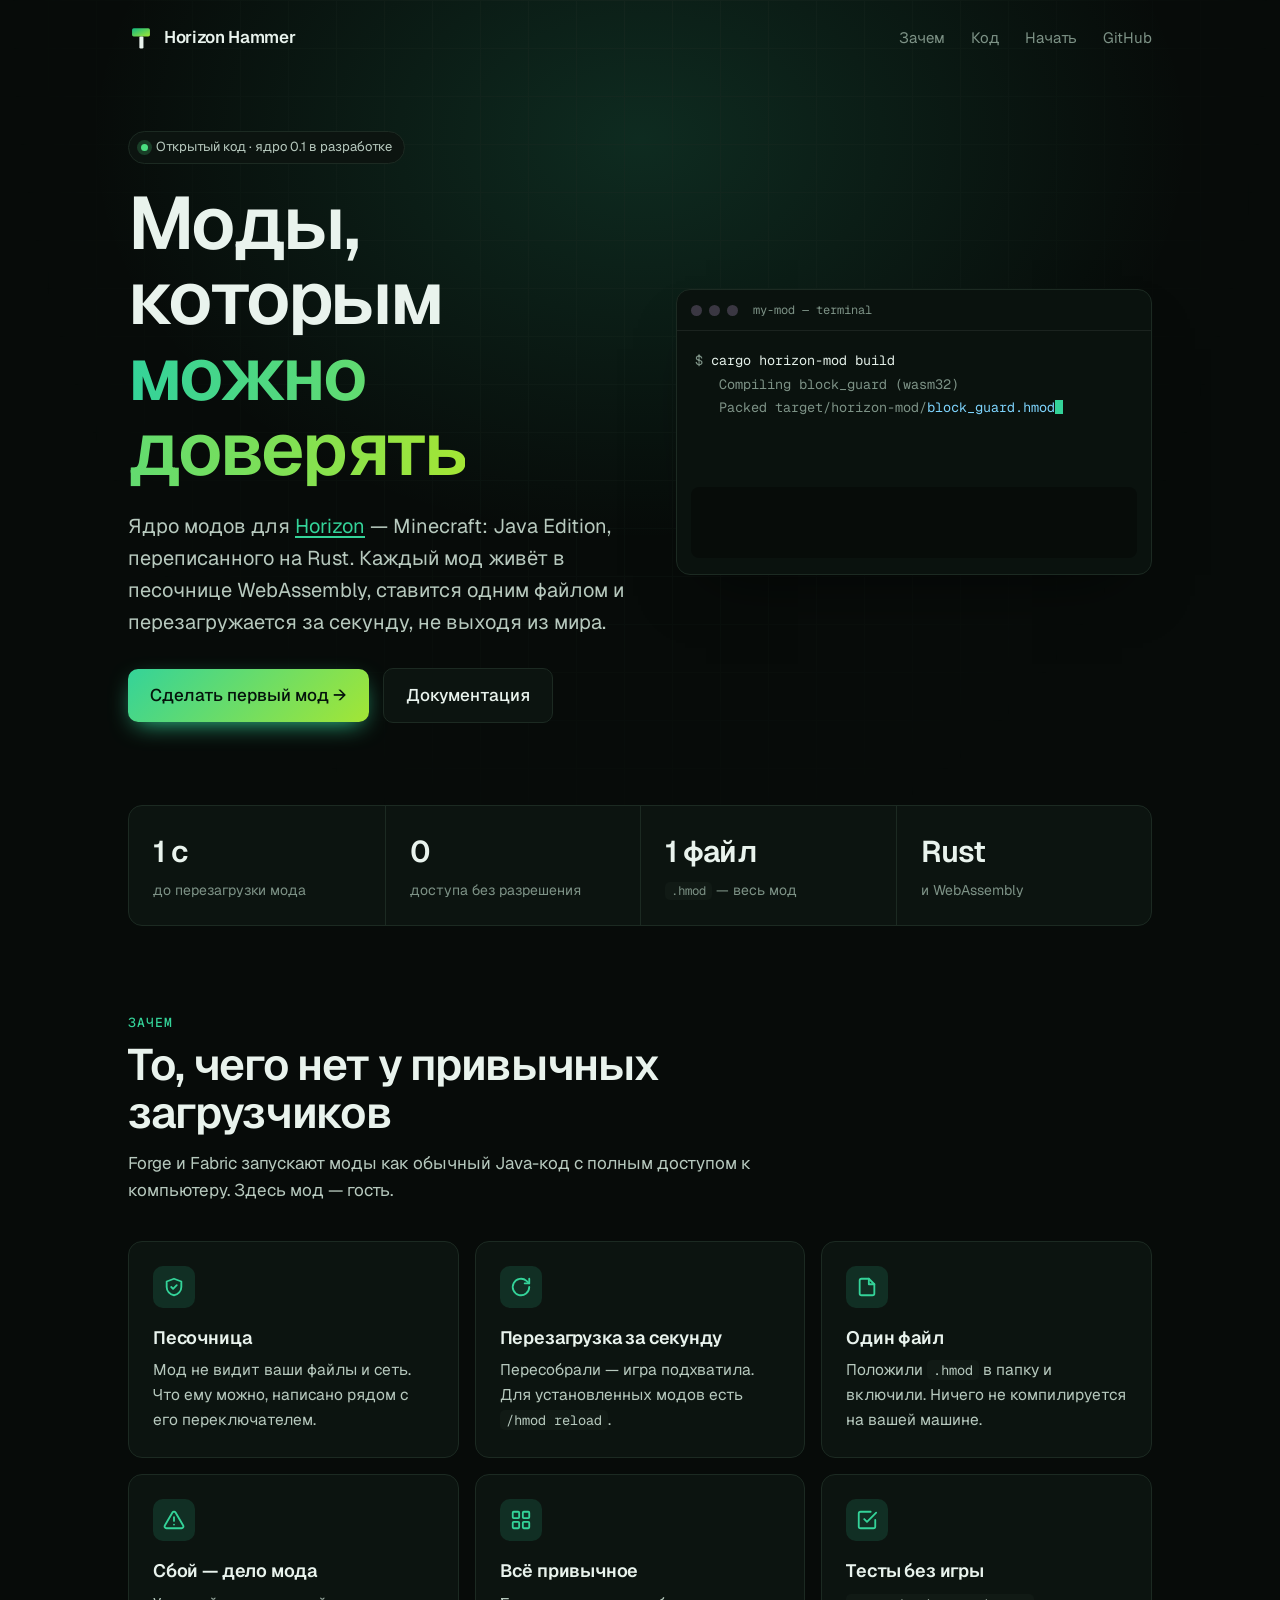
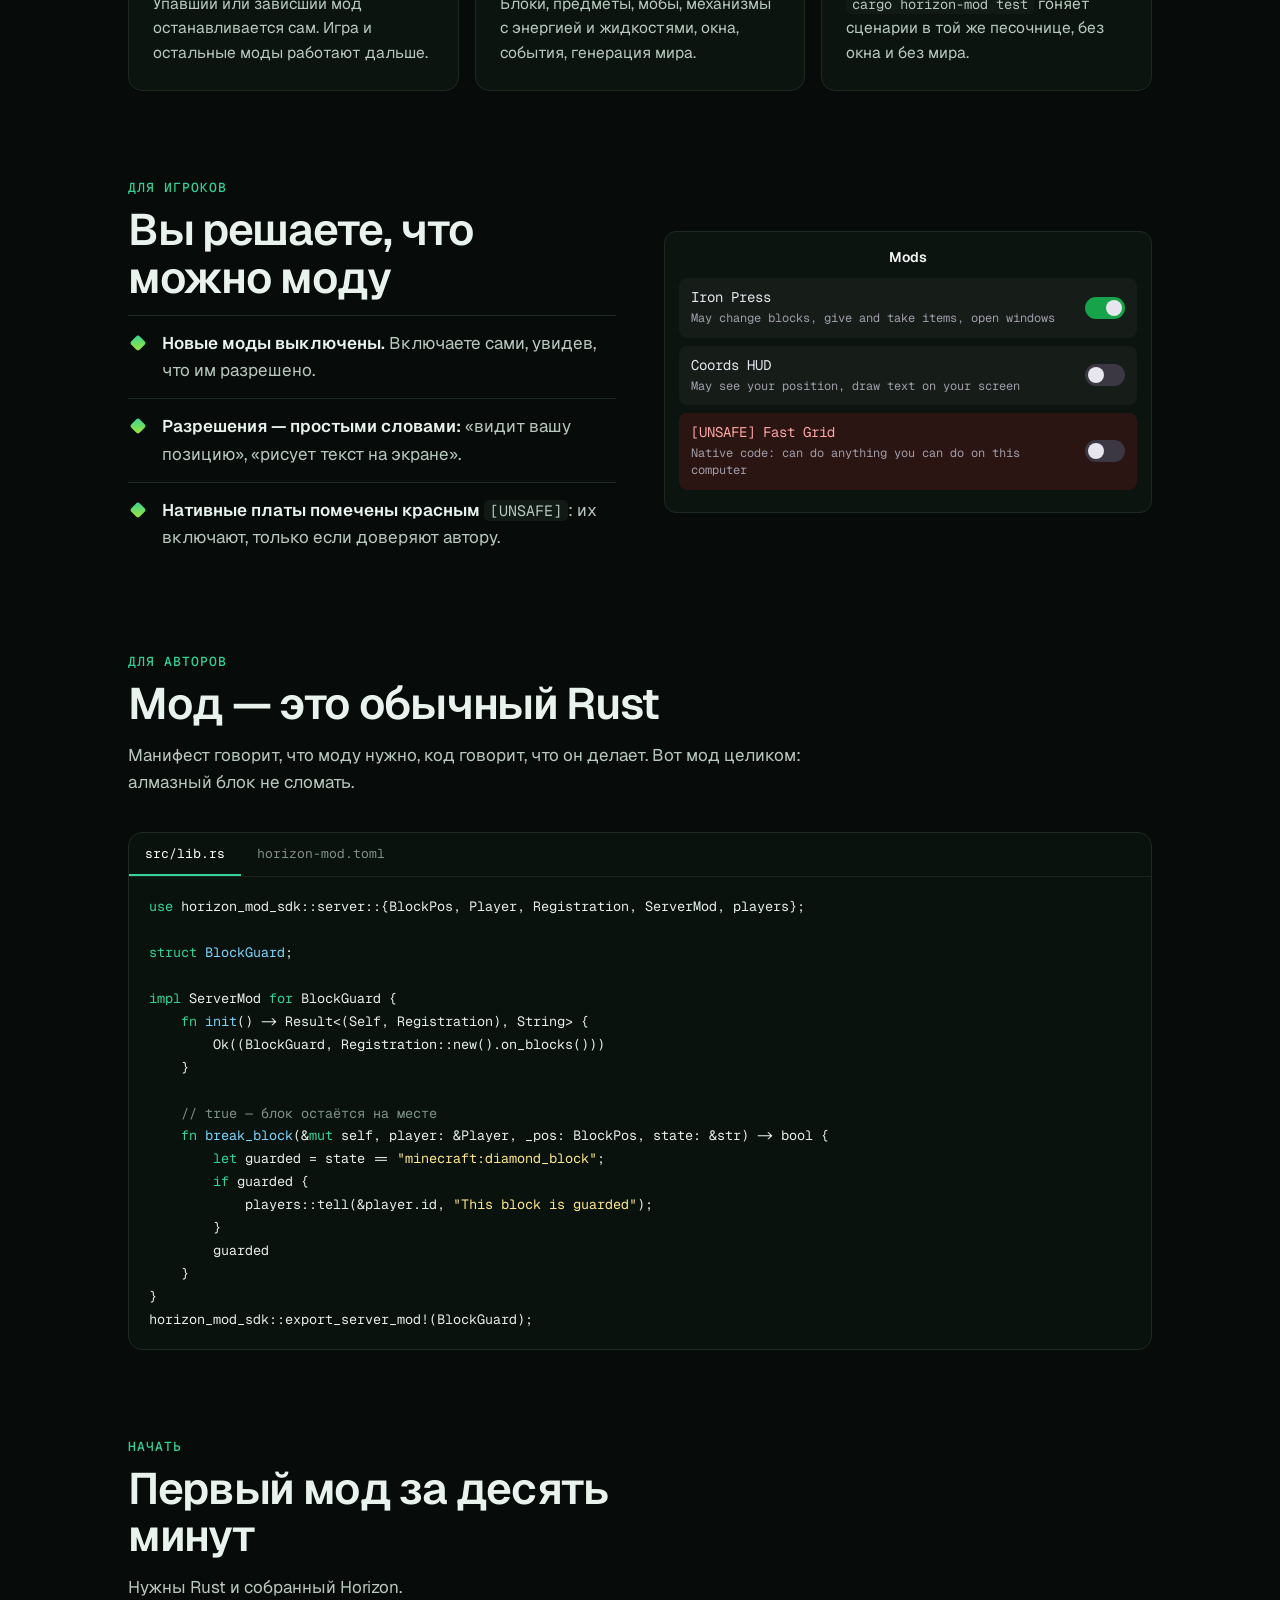
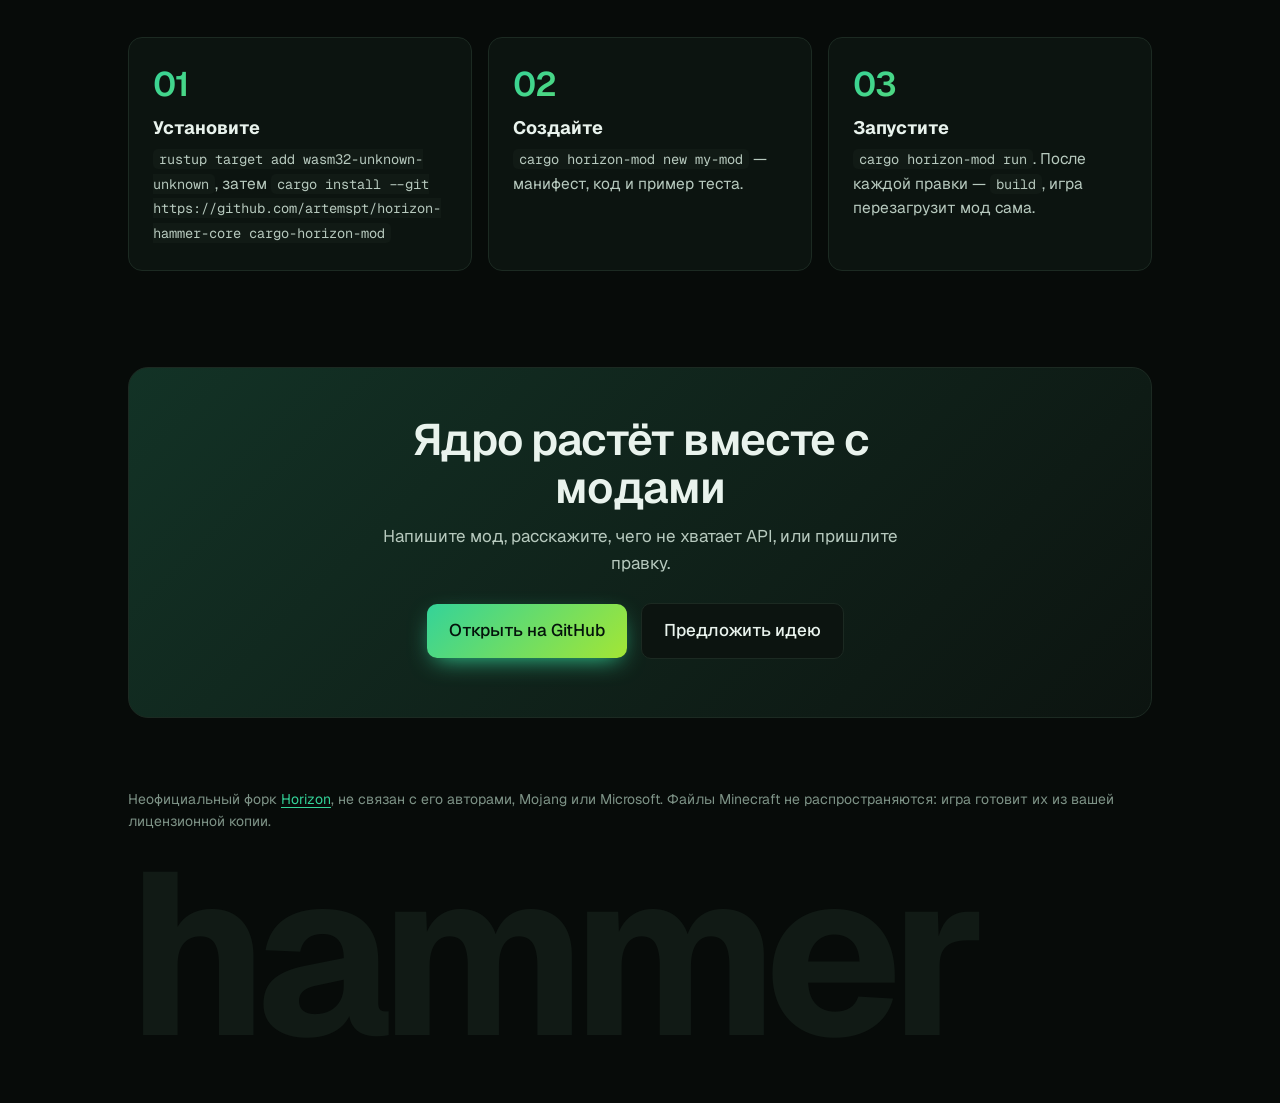
==== commit 8330a221: "Site: dark green palette, highlighted code sample Co-Authored-By: Claude Opus 5.5 <noreply@anthropic" ====
--- a/site/hammer/index.html
+++ b/site/hammer/index.html
@@ -9,31 +9,15 @@
 <link rel="preconnect" href="https://fonts.gstatic.com" crossorigin>
 <link href="https://fonts.googleapis.com/css2?family=Geist:wght@400;500;600;700&family=Geist+Mono:wght@400;500&display=swap" rel="stylesheet">
 <style>
+/* One dark palette with a green accent, whatever the system theme. */
 :root {
-  --page: #f6f5f2; --plate: #ecebe6; --card: #ffffff; --rule: #dedcd5;
-  --ink: #17151a; --ink-soft: #3d3a42; --muted: #6a6670;
-  --accent: #c2410c; --accent-2: #d97706; --on-accent: #ffffff;
-  --ok: #15803d; --bad: #b91c1c;
-  --code: #1b1a20; --code-ink: #e8e6ef; --code-muted: #8d8a99;
-  --glow: rgba(234, 88, 12, .18);
-  color-scheme: light;
-}
-@media (prefers-color-scheme: dark) {
-  :root:not([data-theme="light"]) {
-    --page: #0c0b0f; --plate: #17151c; --card: #131117; --rule: #26232d;
-    --ink: #f1eff5; --ink-soft: #c9c5d2; --muted: #8f8a9b;
-    --accent: #fb923c; --accent-2: #fbbf24; --on-accent: #120d08;
-    --ok: #4ade80; --bad: #f87171;
-    --code: #131117; --glow: rgba(251, 146, 60, .16);
-    color-scheme: dark;
-  }
-}
-:root[data-theme="dark"] {
-  --page: #0c0b0f; --plate: #17151c; --card: #131117; --rule: #26232d;
-  --ink: #f1eff5; --ink-soft: #c9c5d2; --muted: #8f8a9b;
-  --accent: #fb923c; --accent-2: #fbbf24; --on-accent: #120d08;
+  --page: #070b09; --plate: #111a15; --card: #0c1410; --rule: #1c2a22;
+  --ink: #e9f3ed; --ink-soft: #b7c9be; --muted: #7d9286;
+  --accent: #34d399; --accent-2: #a3e635; --on-accent: #04130b;
   --ok: #4ade80; --bad: #f87171;
-  --code: #131117; --glow: rgba(251, 146, 60, .16);
+  --code: #0a120e; --code-ink: #e3efe8; --code-muted: #7d9286;
+  --glow: rgba(52, 211, 153, .16);
+  --syn-key: #34d399; --syn-str: #fde68a;
   color-scheme: dark;
 }
 * { box-sizing: border-box; }
@@ -92,17 +76,17 @@
 .btn.quiet:hover { border-color: var(--muted); }
 
 /* the reload demo */
-.demo { background: var(--code); color: var(--code-ink); border-radius: 14px; border: 1px solid var(--rule); overflow: hidden; box-shadow: 0 30px 60px -30px rgba(0,0,0,.45); }
+.demo { background: var(--code); color: var(--code-ink); border-radius: 14px; border: 1px solid var(--rule); overflow: hidden; box-shadow: 0 30px 60px -30px rgba(0,0,0,.6); }
 .demo .bar { display: flex; gap: 7px; padding: 12px 14px; border-bottom: 1px solid rgba(255,255,255,.07); align-items: center; }
 .demo .bar i { width: 11px; height: 11px; border-radius: 50%; background: #3a3742; }
 .demo .bar span { margin-left: 8px; font: 12px "Geist Mono", monospace; color: var(--code-muted); }
 .demo pre { margin: 0; padding: 18px 18px 6px; font-size: 13.5px; line-height: 1.75; min-height: 150px; white-space: pre-wrap; }
-.demo .k { color: #fb923c; } .demo .s { color: #a3e635; } .demo .c { color: var(--code-muted); } .demo .f { color: #7dd3fc; }
+:is(.demo, .codebox) .k { color: var(--syn-key); } :is(.demo, .codebox) .s { color: var(--syn-str); } :is(.demo, .codebox) .c { color: var(--code-muted); } :is(.demo, .codebox) .f { color: #7dd3fc; }
 .demo .chat { margin: 6px 14px 16px; padding: 10px 12px; background: rgba(0,0,0,.35); border-radius: 8px; font: 13px "Geist Mono", monospace; min-height: 66px; }
 .demo .chat div { opacity: 0; transform: translateY(6px); transition: all .35s ease; }
 .demo .chat div.on { opacity: 1; transform: none; }
 .y { color: #fde047; } .g { color: #86efac; } .w { color: #f5f5f5; }
-.caret { display: inline-block; width: 8px; height: 1.1em; background: #fb923c; vertical-align: -2px; animation: blink 1s steps(1) infinite; }
+.caret { display: inline-block; width: 8px; height: 1.1em; background: var(--accent); vertical-align: -2px; animation: blink 1s steps(1) infinite; }
 @keyframes blink { 50% { opacity: 0; } }
 
 /* numbers strip */
@@ -133,7 +117,7 @@
 /* the mods screen mock */
 .split { display: grid; grid-template-columns: 1fr 1fr; gap: 48px; align-items: center; }
 @media (max-width: 920px) { .split { grid-template-columns: 1fr; } }
-.menu { background: #1d1b22; border-radius: 12px; padding: 14px; font: 14px "Geist Mono", monospace; color: #e7e5ee; border: 1px solid var(--rule); }
+.menu { background: var(--card); border-radius: 12px; padding: 14px; font: 14px "Geist Mono", monospace; color: #e7e5ee; border: 1px solid var(--rule); }
 .menu h4 { margin: 2px 4px 12px; font: 600 14px Geist, sans-serif; color: #f5f5f5; text-align: center; }
 .row { display: grid; grid-template-columns: 1fr auto; gap: 4px 12px; padding: 10px 12px; border-radius: 8px; background: rgba(255,255,255,.04); margin-bottom: 8px; align-items: center; }
 .row small { grid-column: 1; color: #a19dab; font-size: 12px; line-height: 1.45; }
@@ -152,7 +136,7 @@
 .codebox { background: var(--code); color: var(--code-ink); border-radius: 14px; border: 1px solid var(--rule); overflow: hidden; }
 .tabs { display: flex; border-bottom: 1px solid rgba(255,255,255,.07); }
 .tabs button { background: none; border: 0; color: var(--code-muted); font: 13px "Geist Mono", monospace; padding: 12px 16px; cursor: pointer; border-bottom: 2px solid transparent; }
-.tabs button[aria-selected="true"] { color: #fff; border-bottom-color: #fb923c; }
+.tabs button[aria-selected="true"] { color: #fff; border-bottom-color: var(--accent); }
 .codebox pre { margin: 0; padding: 18px 20px; overflow-x: auto; font-size: 13.5px; line-height: 1.7; }
 .codebox pre[hidden] { display: none; }
 
@@ -184,7 +168,7 @@
 <div class="wrap">
   <header>
     <a class="logo" href="/">
-      <svg viewBox="0 0 32 32" aria-hidden="true"><defs><linearGradient id="lg" x1="0" y1="0" x2="1" y2="1"><stop offset="0" stop-color="#ea580c"/><stop offset="1" stop-color="#f59e0b"/></linearGradient></defs>
+      <svg viewBox="0 0 32 32" aria-hidden="true"><defs><linearGradient id="lg" x1="0" y1="0" x2="1" y2="1"><stop offset="0" stop-color="#10b981"/><stop offset="1" stop-color="#a3e635"/></linearGradient></defs>
         <rect x="5" y="4" width="22" height="10" rx="2" fill="url(#lg)"/><rect x="14" y="14" width="5" height="15" rx="1.5" fill="currentColor"/></svg>
       Horizon Hammer
     </a>
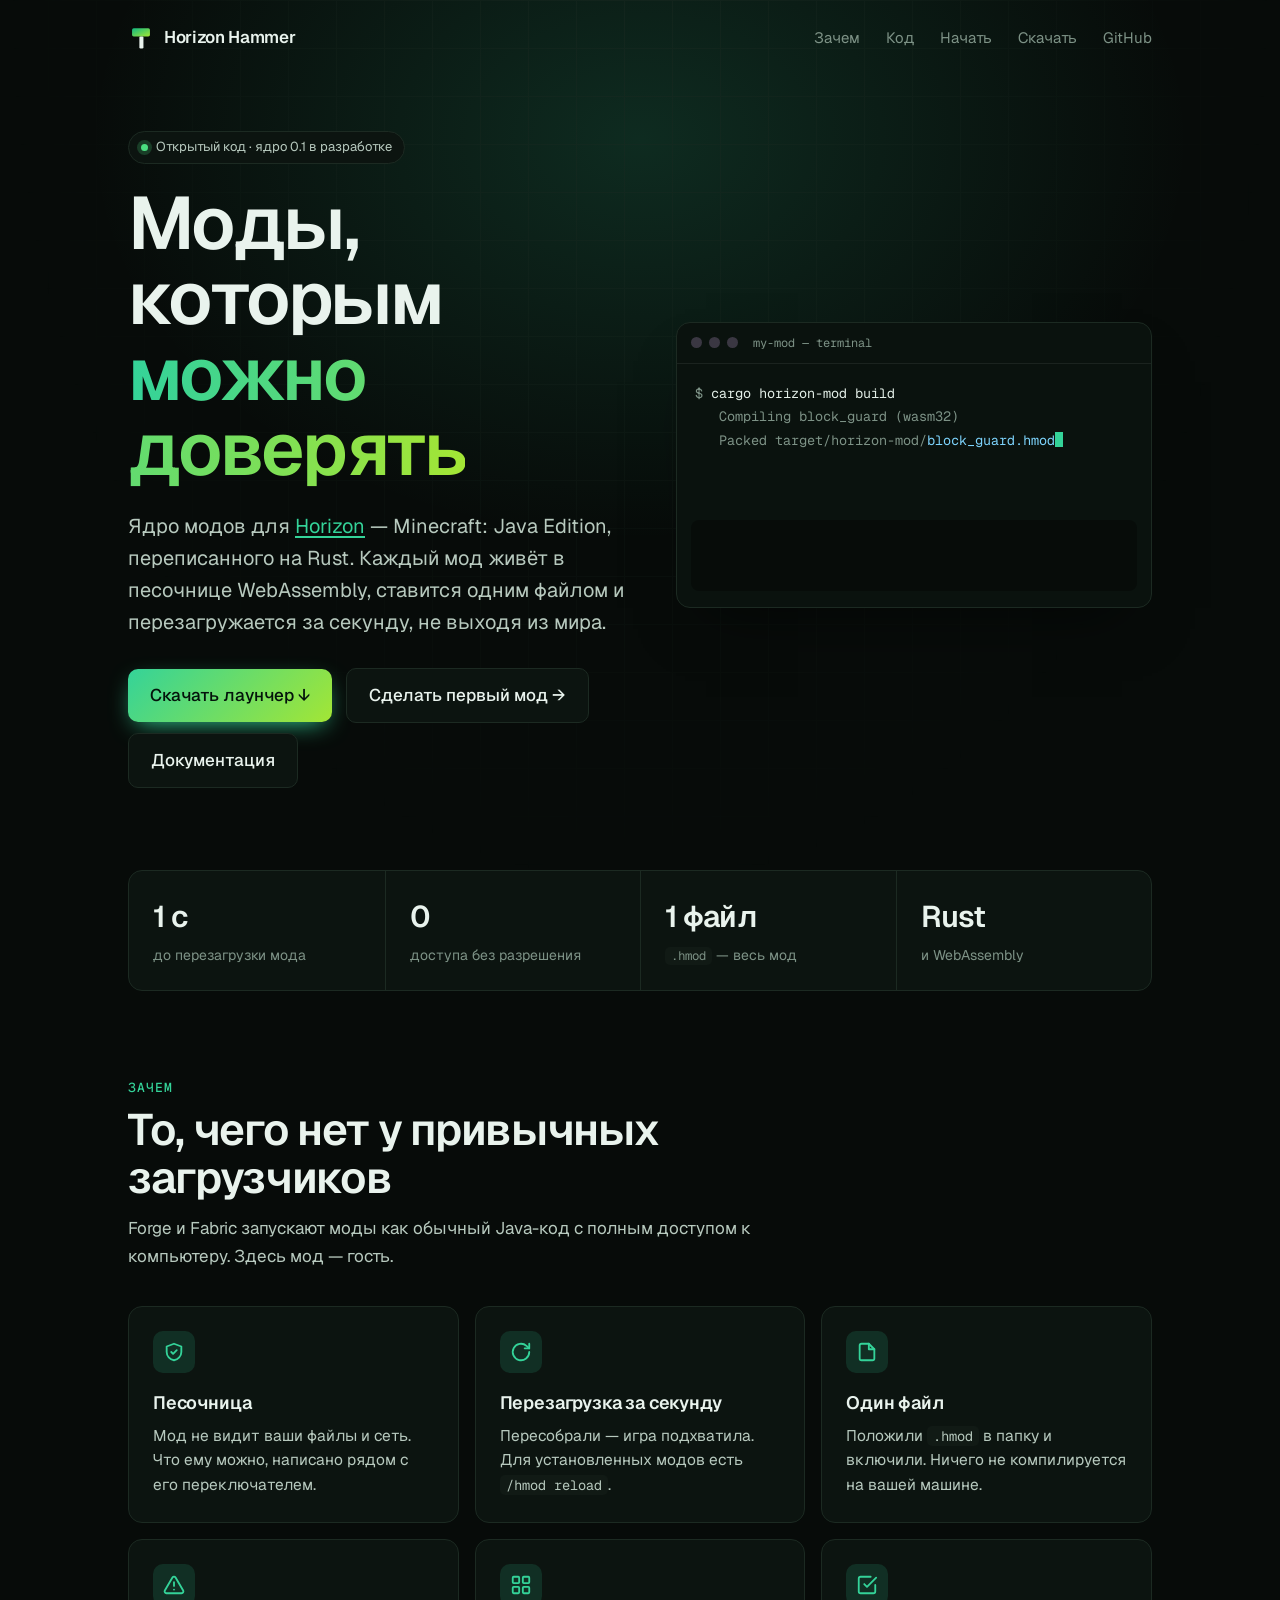
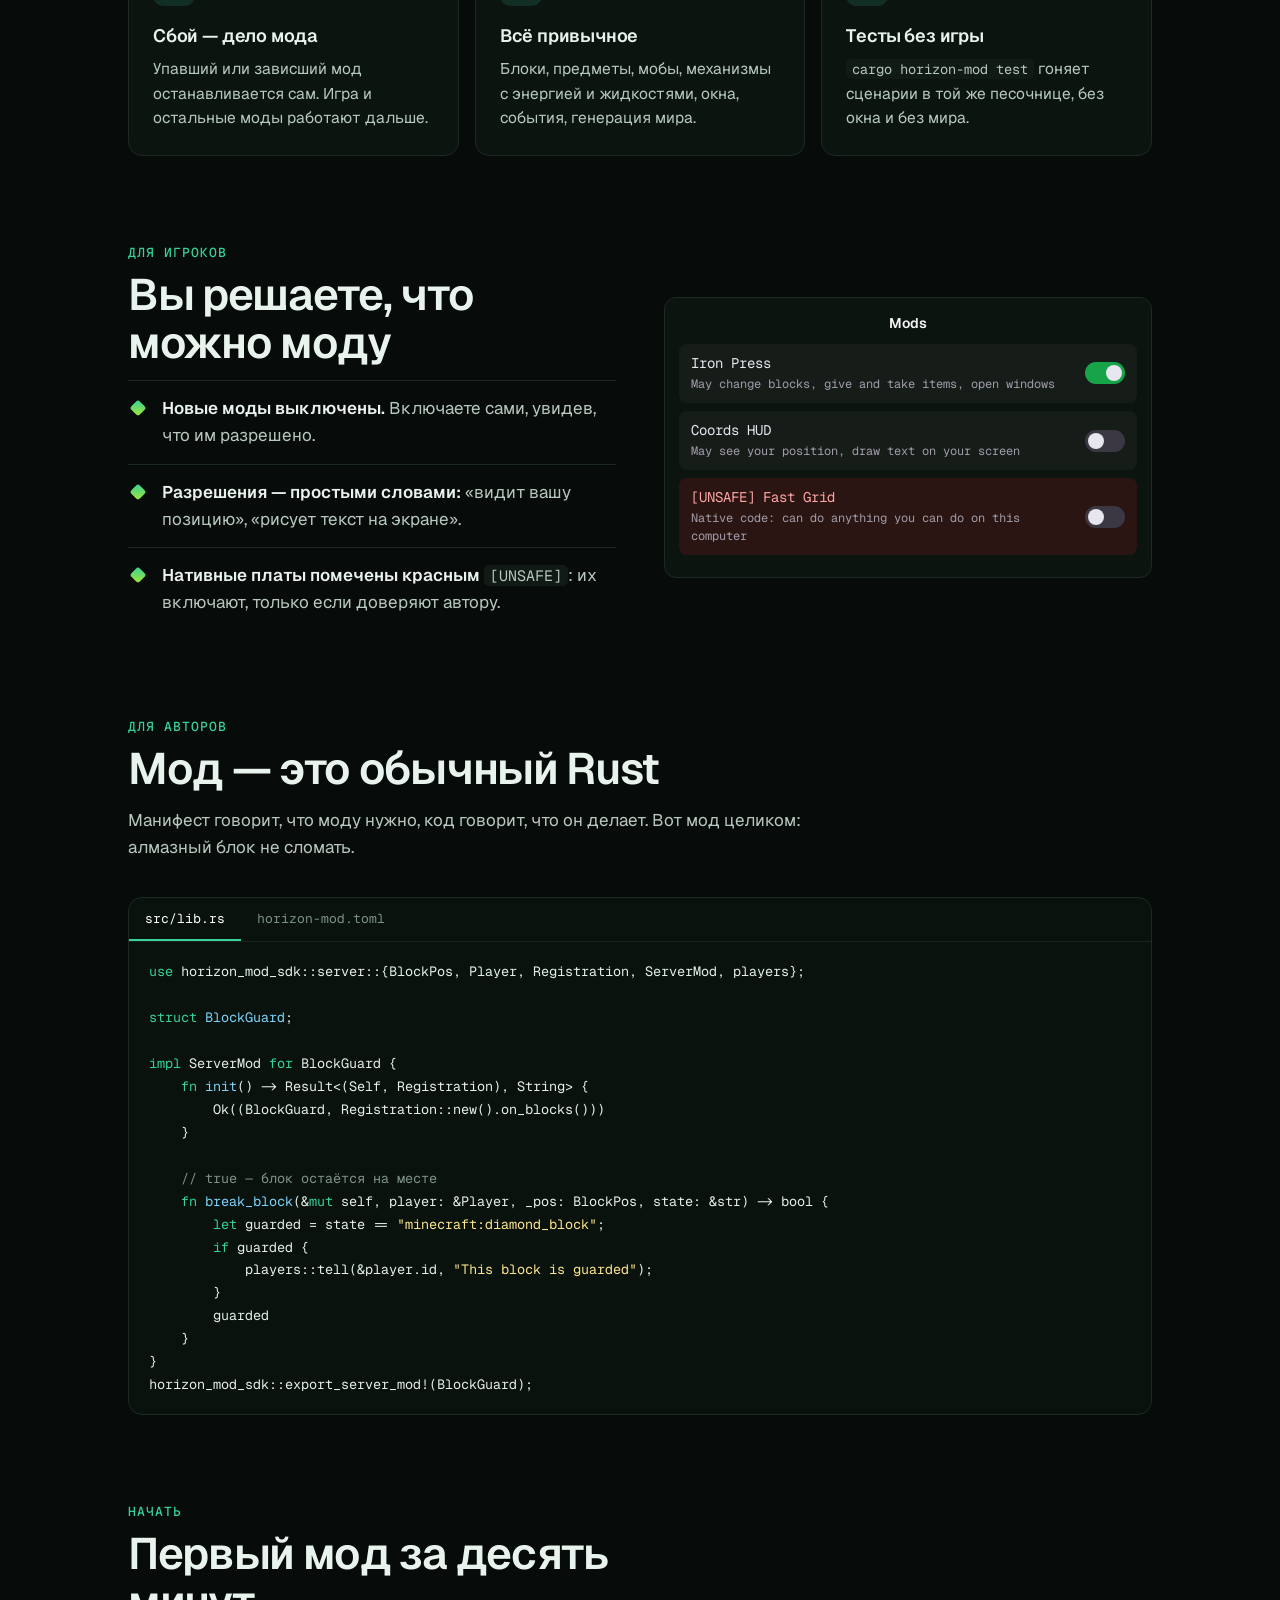
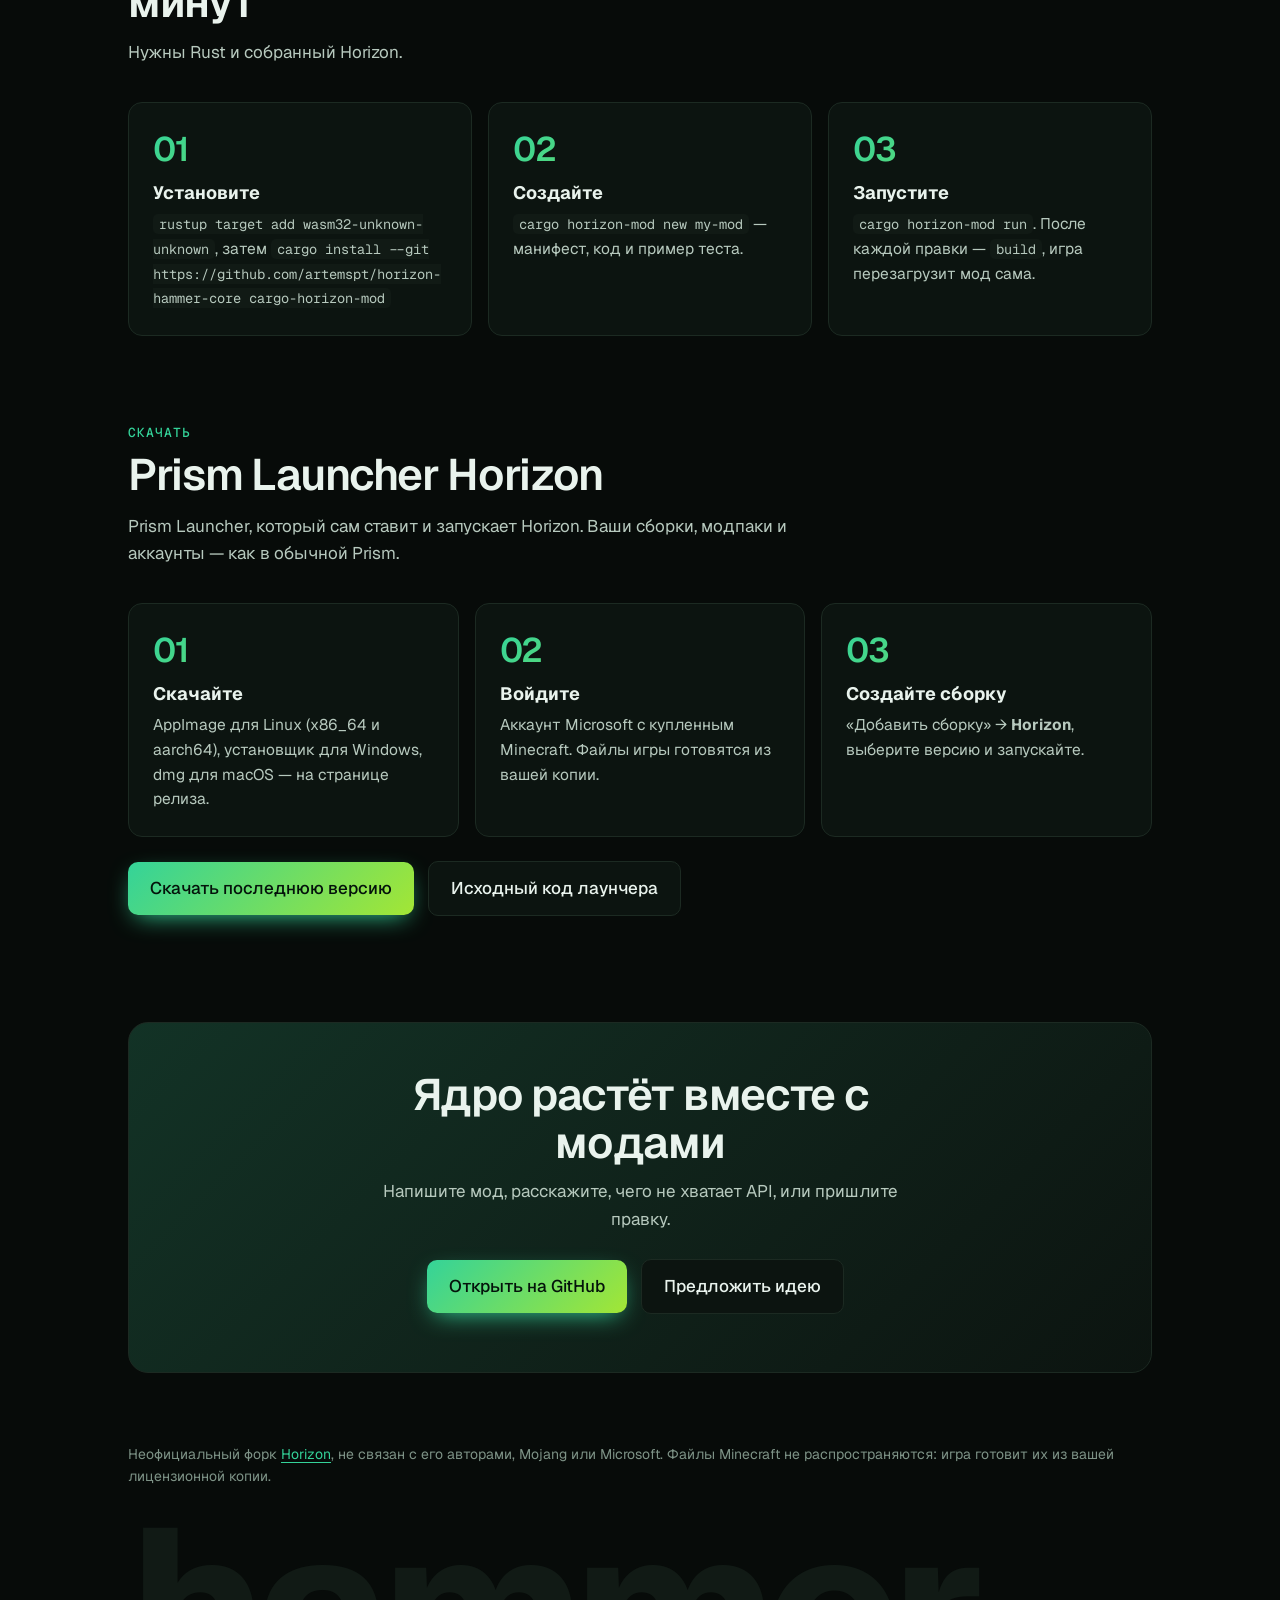
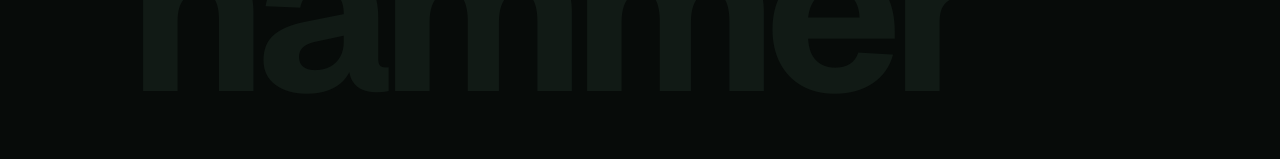
==== commit b2ee47c4: "Site: download section for Prism Launcher Horizon Co-Authored-By: Claude Opus 5.5 <noreply@anthropic" ====
--- a/site/hammer/index.html
+++ b/site/hammer/index.html
@@ -176,7 +176,8 @@
       <a class="opt" href="#why">Зачем</a>
       <a class="opt" href="#code">Код</a>
       <a class="opt" href="#start">Начать</a>
-      <a href="https://github.com/artemspt/horizon-hammer-core">GitHub</a>
+      <a href="#download">Скачать</a>
+      <a class="opt" href="https://github.com/artemspt/horizon-hammer-core">GitHub</a>
     </nav>
   </header>
 
@@ -188,7 +189,8 @@
         <p class="lead">Ядро модов для <a href="https://github.com/horizon-rust/horizon">Horizon</a> — Minecraft: Java Edition,
           переписанного на Rust. Каждый мод живёт в песочнице WebAssembly, ставится одним файлом
           и перезагружается за секунду, не выходя из мира.</p>
-        <a class="btn main" href="#start">Сделать первый мод →</a>
+        <a class="btn main" href="#download">Скачать лаунчер ↓</a>
+        <a class="btn quiet" href="#start">Сделать первый мод →</a>
         <a class="btn quiet" href="https://github.com/artemspt/horizon-hammer-core/blob/main/docs/mods.md">Документация</a>
       </div>
 
@@ -300,6 +302,21 @@
         <div class="reveal"><b>Создайте</b><p><code>cargo horizon-mod new my-mod</code> — манифест, код и пример теста.</p></div>
         <div class="reveal"><b>Запустите</b><p><code>cargo horizon-mod run</code>. После каждой правки — <code>build</code>, игра перезагрузит мод сама.</p></div>
       </div>
+    </section>
+
+    <section id="download">
+      <p class="eyebrow">Скачать</p>
+      <h2>Prism Launcher Horizon</h2>
+      <p class="sub">Prism Launcher, который сам ставит и запускает Horizon. Ваши сборки, модпаки и аккаунты — как в обычной Prism.</p>
+      <div class="steps">
+        <div class="reveal"><b>Скачайте</b><p>AppImage для Linux (x86_64 и aarch64), установщик для Windows, dmg для macOS — на странице релиза.</p></div>
+        <div class="reveal"><b>Войдите</b><p>Аккаунт Microsoft с купленным Minecraft. Файлы игры готовятся из вашей копии.</p></div>
+        <div class="reveal"><b>Создайте сборку</b><p>«Добавить сборку» → <b style="display:inline;font-size:inherit">Horizon</b>, выберите версию и запускайте.</p></div>
+      </div>
+      <p style="margin-top:24px">
+        <a class="btn main" href="https://github.com/artemspt/PrismLauncher-Horizon/releases/latest">Скачать последнюю версию</a>
+        <a class="btn quiet" href="https://github.com/artemspt/PrismLauncher-Horizon">Исходный код лаунчера</a>
+      </p>
     </section>
 
     <div class="cta reveal">
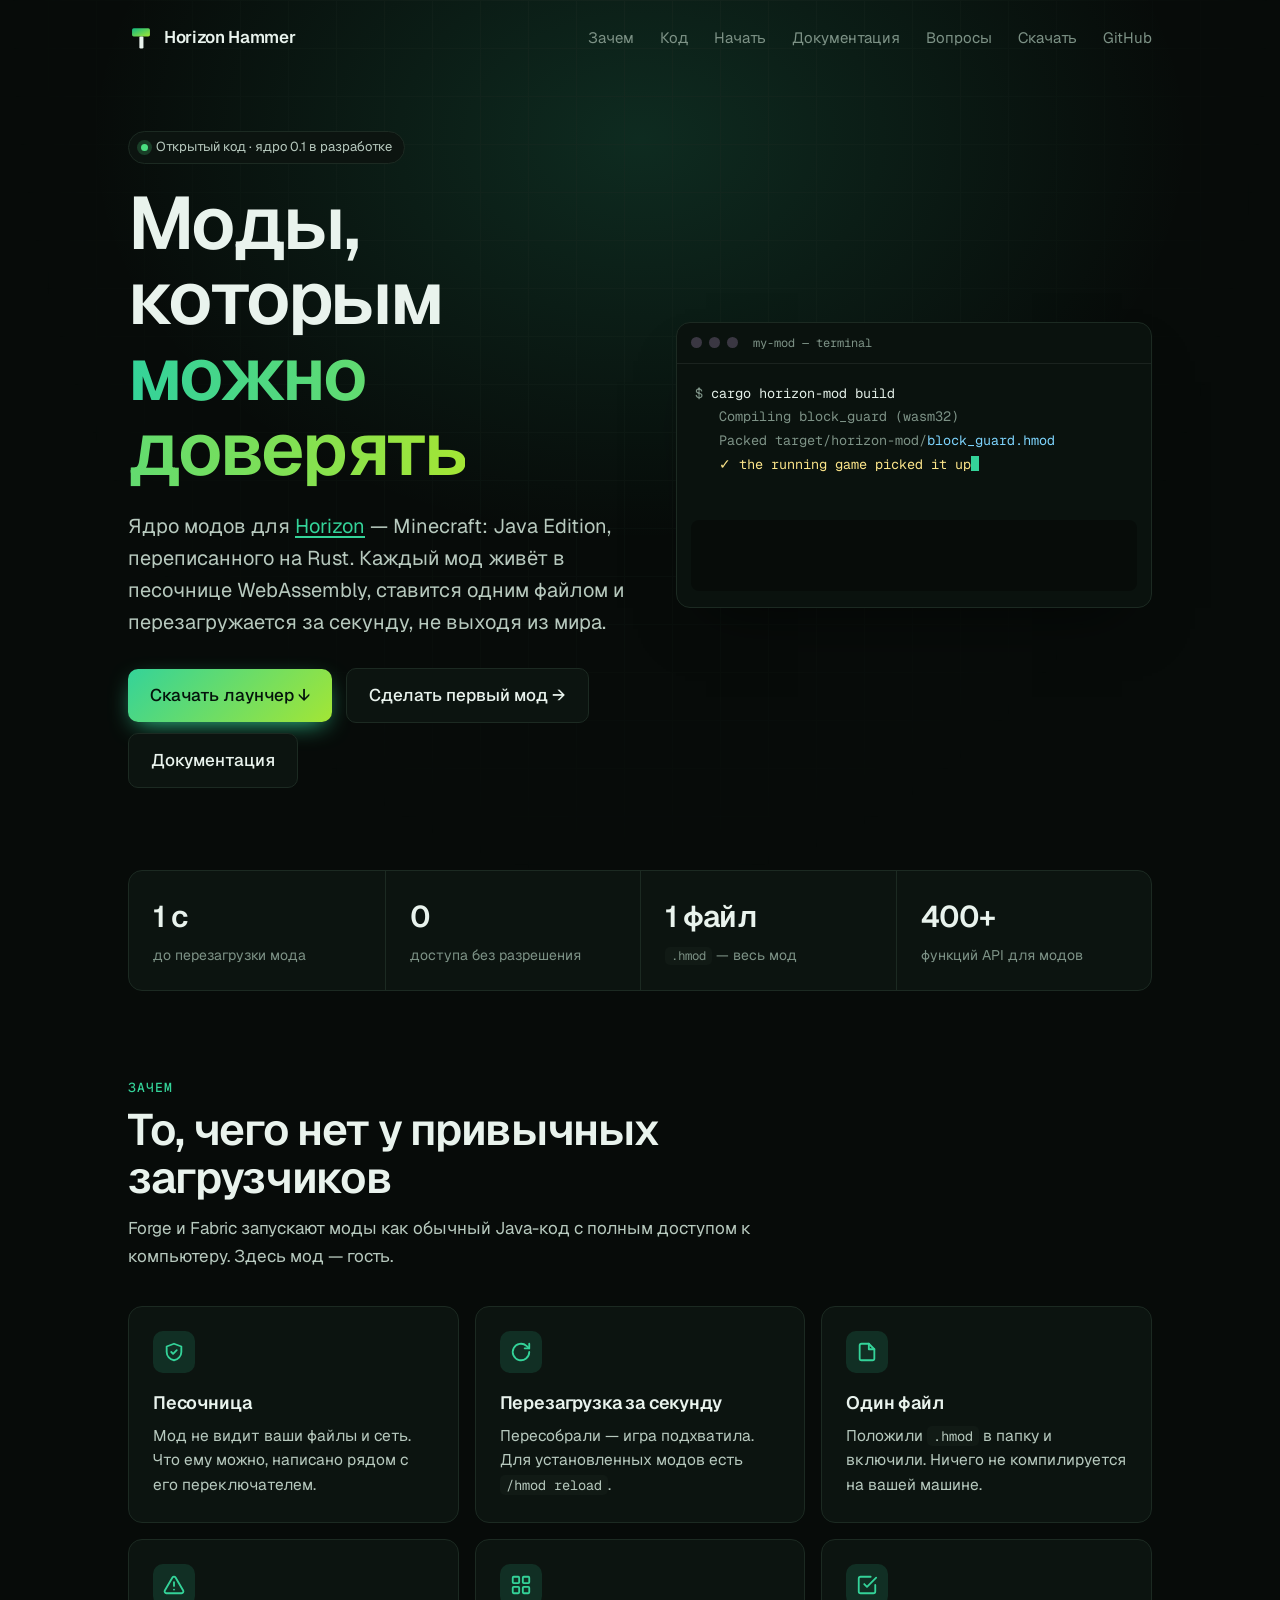
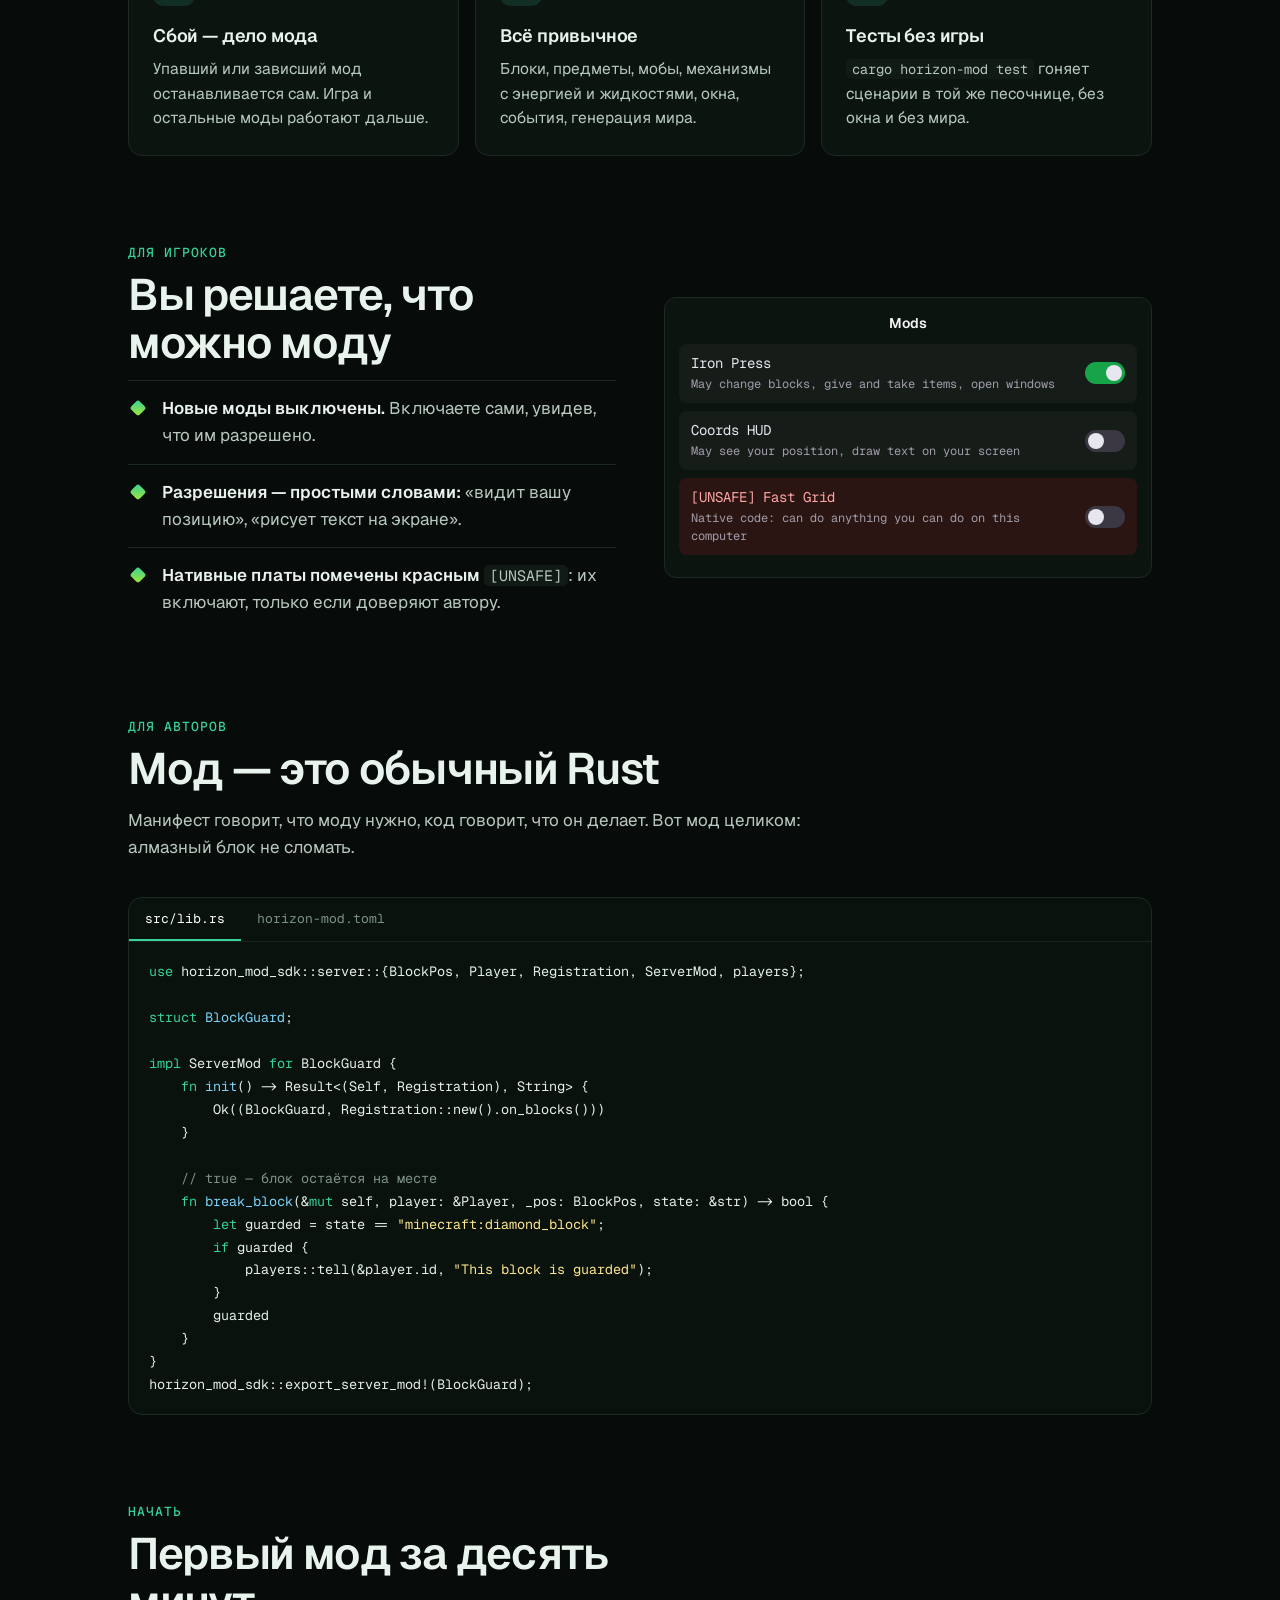
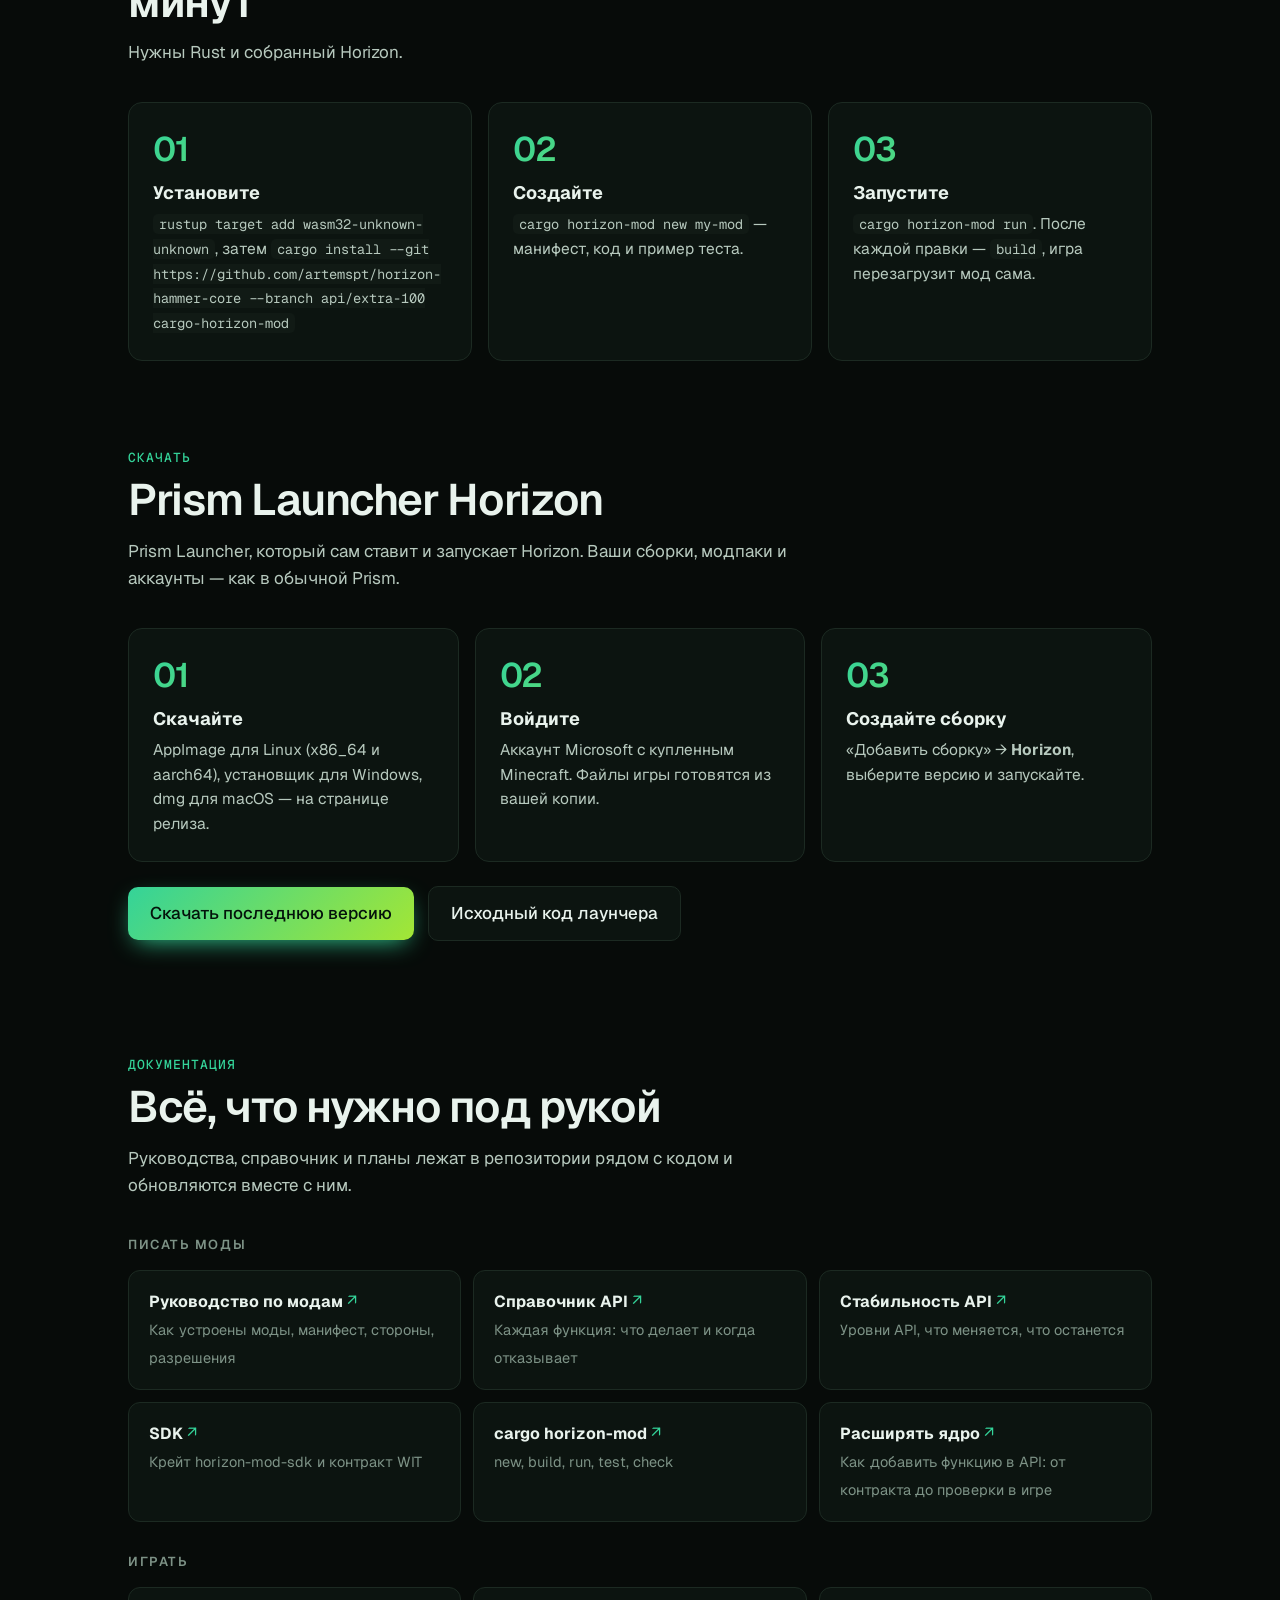
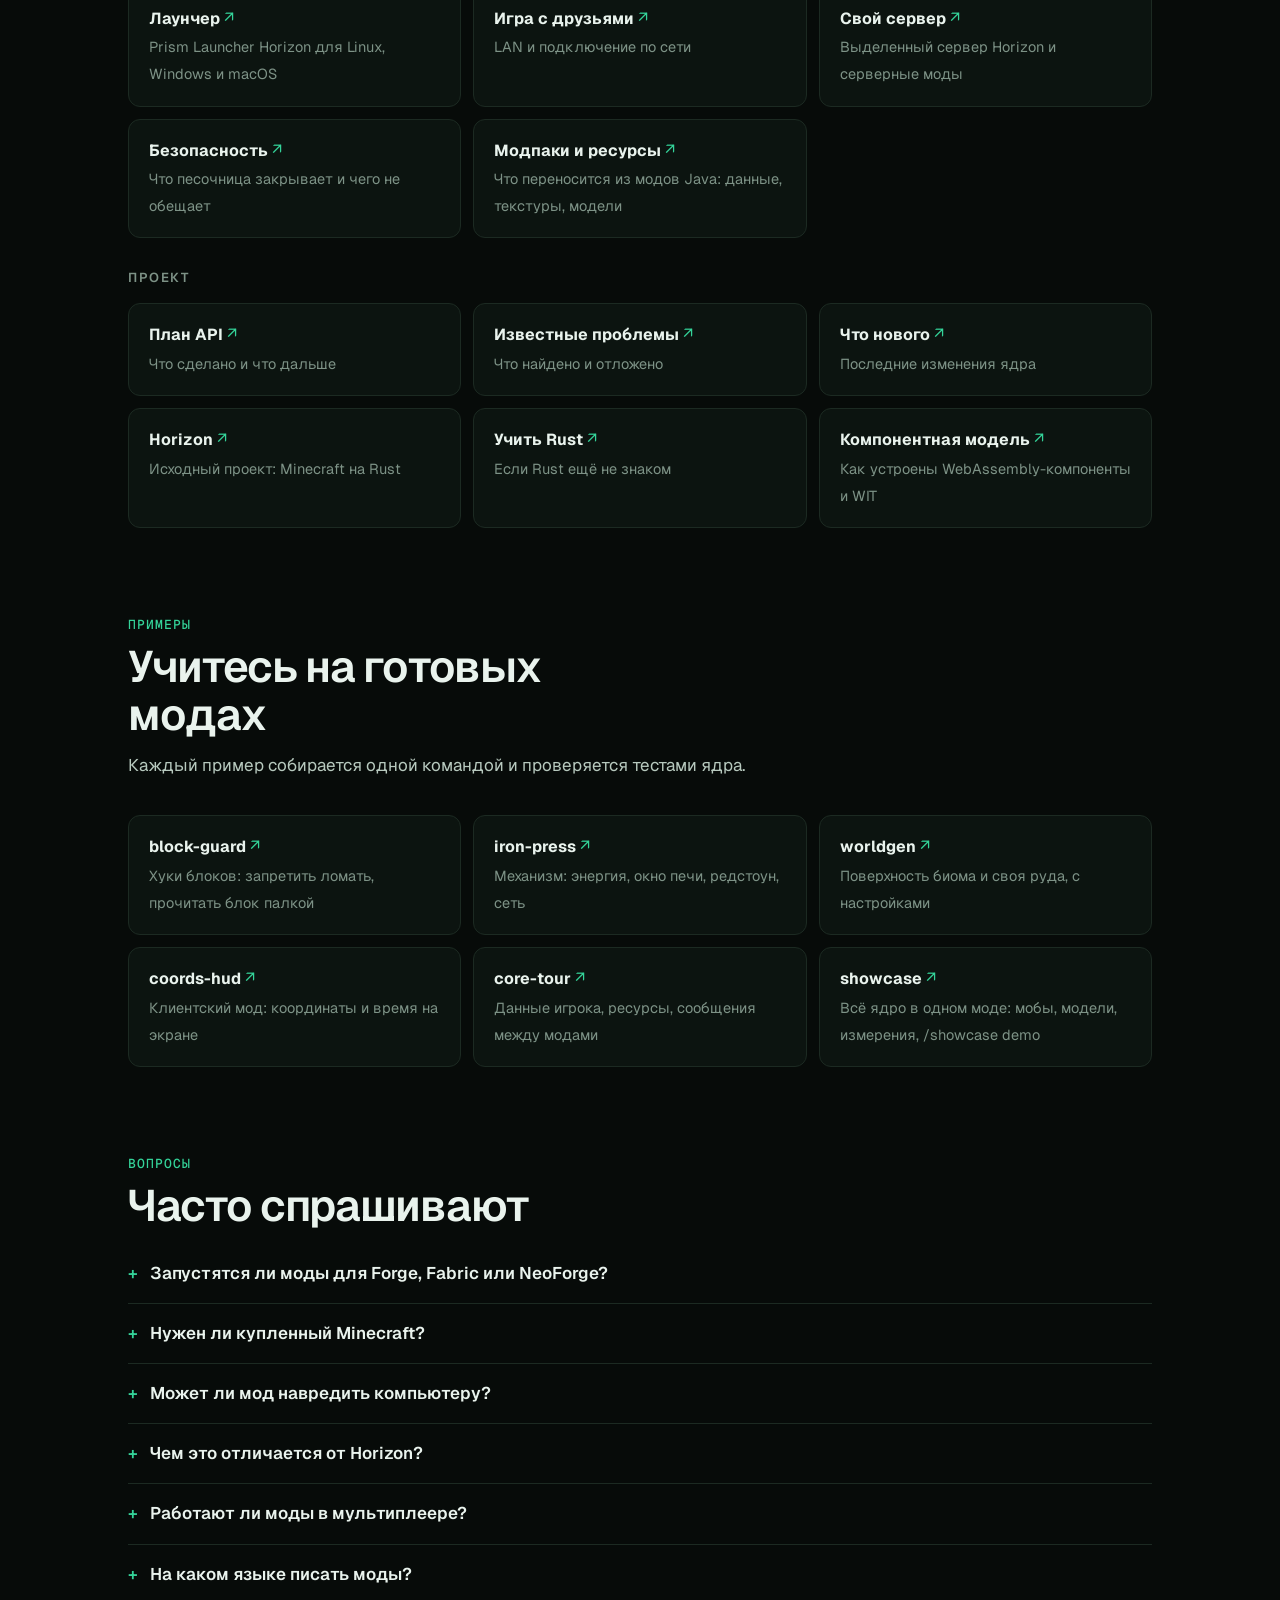
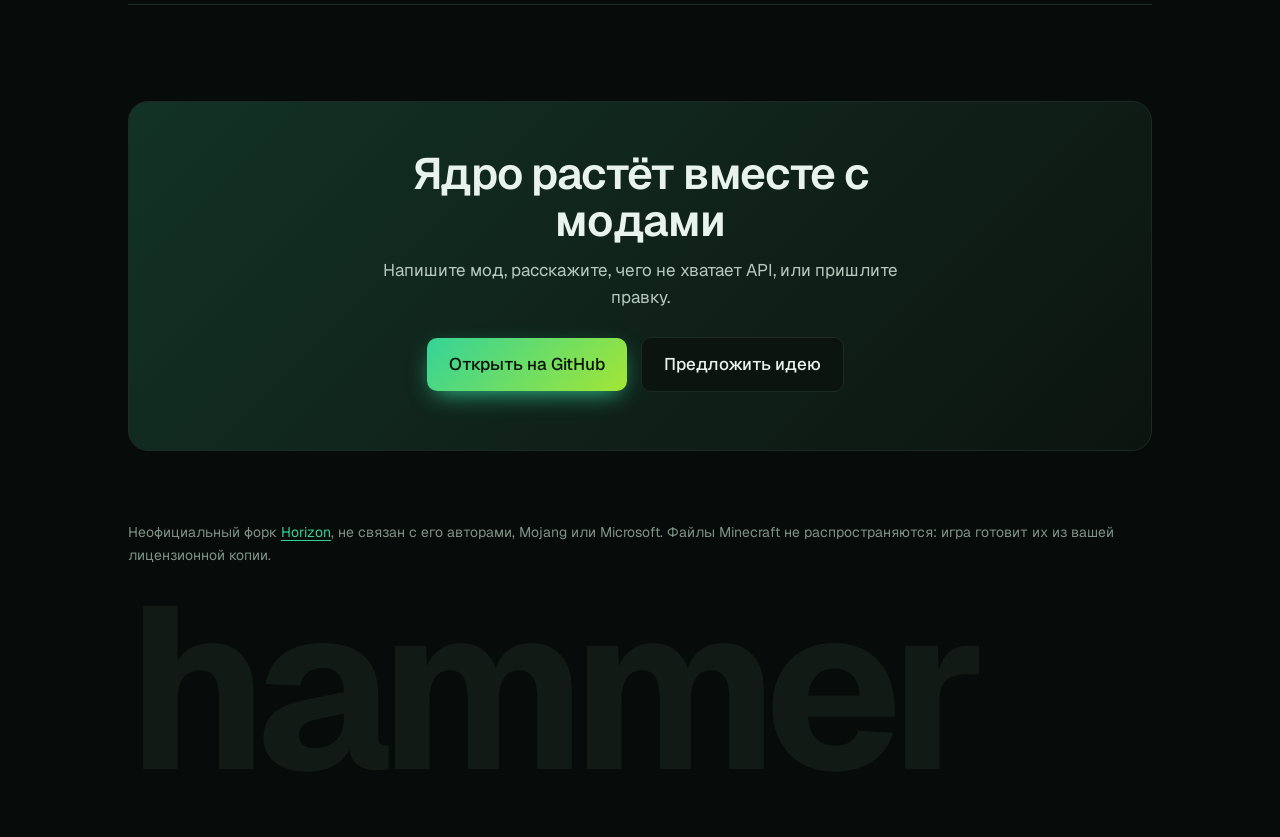
==== commit 662d2b73: "Site: docs, examples and FAQ sections; links to the core's branch Co-Authored-By: Claude Opus 5.5 <n" ====
--- a/site/hammer/index.html
+++ b/site/hammer/index.html
@@ -147,6 +147,22 @@
 .steps div::before { content: counter(s, decimal-leading-zero); display: block; font: 600 34px Geist, sans-serif; letter-spacing: -.04em; margin-bottom: 8px;
   background: linear-gradient(135deg, var(--accent), var(--accent-2)); -webkit-background-clip: text; background-clip: text; color: transparent; }
 .steps b { display: block; font-size: 18px; margin-bottom: 4px; }
+.links { display: grid; grid-template-columns: repeat(3, 1fr); gap: 12px; }
+@media (max-width: 920px) { .links { grid-template-columns: 1fr 1fr; } }
+@media (max-width: 600px) { .links { grid-template-columns: 1fr; } }
+.links a { display: block; padding: 18px 20px; border-radius: 12px; background: var(--card); border: 1px solid var(--rule); color: var(--ink); text-decoration: none; transition: border-color .2s ease, transform .2s ease; }
+.links a:hover { border-color: var(--accent); transform: translateY(-2px); }
+.links b { display: block; font-size: 16px; margin-bottom: 2px; }
+.links b::after { content: " ↗"; color: var(--accent); font-weight: 400; }
+.links span { color: var(--muted); font-size: 14.5px; }
+.links h3 { grid-column: 1 / -1; margin: 18px 0 2px; font-size: 13px; letter-spacing: .12em; text-transform: uppercase; color: var(--muted); font-weight: 600; }
+.links h3:first-child { margin-top: 0; }
+details { border-bottom: 1px solid var(--rule); padding: 16px 0; }
+details summary { cursor: pointer; font-weight: 600; font-size: 17px; list-style: none; }
+details summary::-webkit-details-marker { display: none; }
+details summary::before { content: "+"; display: inline-block; width: 22px; color: var(--accent); }
+details[open] summary::before { content: "−"; }
+details p { margin: 10px 0 0 22px; color: var(--ink-soft); }
 .steps p { margin: 0; color: var(--ink-soft); font-size: 15.5px; }
 
 .cta { margin-top: 96px; padding: 48px; border-radius: 20px; text-align: center; position: relative; overflow: hidden;
@@ -176,6 +192,8 @@
       <a class="opt" href="#why">Зачем</a>
       <a class="opt" href="#code">Код</a>
       <a class="opt" href="#start">Начать</a>
+      <a class="opt" href="#docs">Документация</a>
+      <a class="opt" href="#faq">Вопросы</a>
       <a href="#download">Скачать</a>
       <a class="opt" href="https://github.com/artemspt/horizon-hammer-core">GitHub</a>
     </nav>
@@ -191,7 +209,7 @@
           и перезагружается за секунду, не выходя из мира.</p>
         <a class="btn main" href="#download">Скачать лаунчер ↓</a>
         <a class="btn quiet" href="#start">Сделать первый мод →</a>
-        <a class="btn quiet" href="https://github.com/artemspt/horizon-hammer-core/blob/main/docs/mods.md">Документация</a>
+        <a class="btn quiet" href="https://github.com/artemspt/horizon-hammer-core/blob/api/extra-100/docs/mods.md">Документация</a>
       </div>
 
       <div class="demo reveal" aria-label="Пример: правка мода и перезагрузка в игре">
@@ -209,7 +227,7 @@
       <div><b>1 с</b><span>до перезагрузки мода</span></div>
       <div><b>0</b><span>доступа без разрешения</span></div>
       <div><b>1 файл</b><span><code>.hmod</code> — весь мод</span></div>
-      <div><b>Rust</b><span>и WebAssembly</span></div>
+      <div><b>400+</b><span>функций API для модов</span></div>
     </div>
 
     <section id="why">
@@ -298,7 +316,7 @@
       <h2>Первый мод за десять минут</h2>
       <p class="sub">Нужны Rust и собранный Horizon.</p>
       <div class="steps">
-        <div class="reveal"><b>Установите</b><p><code>rustup target add wasm32-unknown-unknown</code>, затем <code>cargo install --git https://github.com/artemspt/horizon-hammer-core cargo-horizon-mod</code></p></div>
+        <div class="reveal"><b>Установите</b><p><code>rustup target add wasm32-unknown-unknown</code>, затем <code>cargo install --git https://github.com/artemspt/horizon-hammer-core --branch api/extra-100 cargo-horizon-mod</code></p></div>
         <div class="reveal"><b>Создайте</b><p><code>cargo horizon-mod new my-mod</code> — манифест, код и пример теста.</p></div>
         <div class="reveal"><b>Запустите</b><p><code>cargo horizon-mod run</code>. После каждой правки — <code>build</code>, игра перезагрузит мод сама.</p></div>
       </div>
@@ -317,6 +335,67 @@
         <a class="btn main" href="https://github.com/artemspt/PrismLauncher-Horizon/releases/latest">Скачать последнюю версию</a>
         <a class="btn quiet" href="https://github.com/artemspt/PrismLauncher-Horizon">Исходный код лаунчера</a>
       </p>
+    </section>
+
+    <section id="docs">
+      <p class="eyebrow">Документация</p>
+      <h2>Всё, что нужно под рукой</h2>
+      <p class="sub">Руководства, справочник и планы лежат в репозитории рядом с кодом и обновляются вместе с ним.</p>
+      <div class="links reveal">
+        <h3>Писать моды</h3>
+        <a href="https://github.com/artemspt/horizon-hammer-core/blob/api/extra-100/docs/mods.md"><b>Руководство по модам</b><span>Как устроены моды, манифест, стороны, разрешения</span></a>
+        <a href="https://github.com/artemspt/horizon-hammer-core/blob/api/extra-100/docs/api/mods-reference.md"><b>Справочник API</b><span>Каждая функция: что делает и когда отказывает</span></a>
+        <a href="https://github.com/artemspt/horizon-hammer-core/blob/api/extra-100/docs/api/stability.md"><b>Стабильность API</b><span>Уровни API, что меняется, что останется</span></a>
+        <a href="https://github.com/artemspt/horizon-hammer-core/tree/api/extra-100/crates/horizon-mod-sdk"><b>SDK</b><span>Крейт horizon-mod-sdk и контракт WIT</span></a>
+        <a href="https://github.com/artemspt/horizon-hammer-core/tree/api/extra-100/crates/cargo-horizon-mod"><b>cargo horizon-mod</b><span>new, build, run, test, check</span></a>
+        <a href="https://github.com/artemspt/horizon-hammer-core/blob/api/extra-100/crates/horizon-mods/AGENTS.md"><b>Расширять ядро</b><span>Как добавить функцию в API: от контракта до проверки в игре</span></a>
+        <h3>Играть</h3>
+        <a href="https://github.com/artemspt/PrismLauncher-Horizon/releases/latest"><b>Лаунчер</b><span>Prism Launcher Horizon для Linux, Windows и macOS</span></a>
+        <a href="https://github.com/artemspt/horizon-hammer-core/blob/api/extra-100/docs/play-with-friends.md"><b>Игра с друзьями</b><span>LAN и подключение по сети</span></a>
+        <a href="https://github.com/artemspt/horizon-hammer-core/blob/api/extra-100/docs/server.md"><b>Свой сервер</b><span>Выделенный сервер Horizon и серверные моды</span></a>
+        <a href="https://github.com/artemspt/horizon-hammer-core/blob/api/extra-100/docs/security.md"><b>Безопасность</b><span>Что песочница закрывает и чего не обещает</span></a>
+        <a href="https://github.com/artemspt/horizon-hammer-core/blob/api/extra-100/docs/modpacks.md"><b>Модпаки и ресурсы</b><span>Что переносится из модов Java: данные, текстуры, модели</span></a>
+        <h3>Проект</h3>
+        <a href="https://github.com/artemspt/horizon-hammer-core/blob/api/extra-100/docs/mod-api-plan.md"><b>План API</b><span>Что сделано и что дальше</span></a>
+        <a href="https://github.com/artemspt/horizon-hammer-core/blob/api/extra-100/docs/mod-core-known-issues.md"><b>Известные проблемы</b><span>Что найдено и отложено</span></a>
+        <a href="https://github.com/artemspt/horizon-hammer-core/commits/api/extra-100"><b>Что нового</b><span>Последние изменения ядра</span></a>
+        <a href="https://github.com/horizon-rust/horizon"><b>Horizon</b><span>Исходный проект: Minecraft на Rust</span></a>
+        <a href="https://www.rust-lang.org/learn"><b>Учить Rust</b><span>Если Rust ещё не знаком</span></a>
+        <a href="https://component-model.bytecodealliance.org/"><b>Компонентная модель</b><span>Как устроены WebAssembly-компоненты и WIT</span></a>
+      </div>
+    </section>
+
+    <section id="examples">
+      <p class="eyebrow">Примеры</p>
+      <h2>Учитесь на готовых модах</h2>
+      <p class="sub">Каждый пример собирается одной командой и проверяется тестами ядра.</p>
+      <div class="links reveal">
+        <a href="https://github.com/artemspt/horizon-hammer-core/tree/api/extra-100/crates/horizon-mod-sdk/examples/block-guard"><b>block-guard</b><span>Хуки блоков: запретить ломать, прочитать блок палкой</span></a>
+        <a href="https://github.com/artemspt/horizon-hammer-core/tree/api/extra-100/crates/horizon-mod-sdk/examples/iron-press"><b>iron-press</b><span>Механизм: энергия, окно печи, редстоун, сеть</span></a>
+        <a href="https://github.com/artemspt/horizon-hammer-core/tree/api/extra-100/crates/horizon-mod-sdk/examples/worldgen"><b>worldgen</b><span>Поверхность биома и своя руда, с настройками</span></a>
+        <a href="https://github.com/artemspt/horizon-hammer-core/tree/api/extra-100/crates/horizon-mod-sdk/examples/coords-hud"><b>coords-hud</b><span>Клиентский мод: координаты и время на экране</span></a>
+        <a href="https://github.com/artemspt/horizon-hammer-core/tree/api/extra-100/crates/horizon-mod-sdk/examples/core-tour"><b>core-tour</b><span>Данные игрока, ресурсы, сообщения между модами</span></a>
+        <a href="https://github.com/artemspt/horizon-hammer-core/tree/api/extra-100/mods/showcase"><b>showcase</b><span>Всё ядро в одном моде: мобы, модели, измерения, /showcase demo</span></a>
+      </div>
+    </section>
+
+    <section id="faq">
+      <p class="eyebrow">Вопросы</p>
+      <h2>Часто спрашивают</h2>
+      <div class="reveal">
+        <details><summary>Запустятся ли моды для Forge, Fabric или NeoForge?</summary>
+          <p>Нет: их код вызывает Java-классы Minecraft, которых в Horizon нет. Переносятся данные и ресурсы из jar — рецепты, теги, текстуры, модели.</p></details>
+        <details><summary>Нужен ли купленный Minecraft?</summary>
+          <p>Да. Horizon не содержит файлов Minecraft и готовит их из вашей копии игры при первом запуске.</p></details>
+        <details><summary>Может ли мод навредить компьютеру?</summary>
+          <p>Обычный мод — нет: он работает в песочнице и получает только то, что указано в манифесте и что вы разрешили. Исключение — нативные платы с пометкой [UNSAFE], у них полный доступ.</p></details>
+        <details><summary>Чем это отличается от Horizon?</summary>
+          <p>Horizon перешёл на нативные моды, которые правят исходники и требуют пересборки игры. Этот форк сохраняет песочницу: мод — один файл, который ставится без компиляции и перезагружается на лету.</p></details>
+        <details><summary>Работают ли моды в мультиплеере?</summary>
+          <p>Да. Серверные моды работают в одиночной игре, по LAN и на выделенном сервере; клиентские — в окне игрока. Мод может состоять из двух половин, которые общаются по своему каналу.</p></details>
+        <details><summary>На каком языке писать моды?</summary>
+          <p>Сейчас SDK есть для Rust. Мод собирается в WebAssembly-компонент, так что другие языки возможны, но готового SDK для них пока нет.</p></details>
+      </div>
     </section>
 
     <div class="cta reveal">
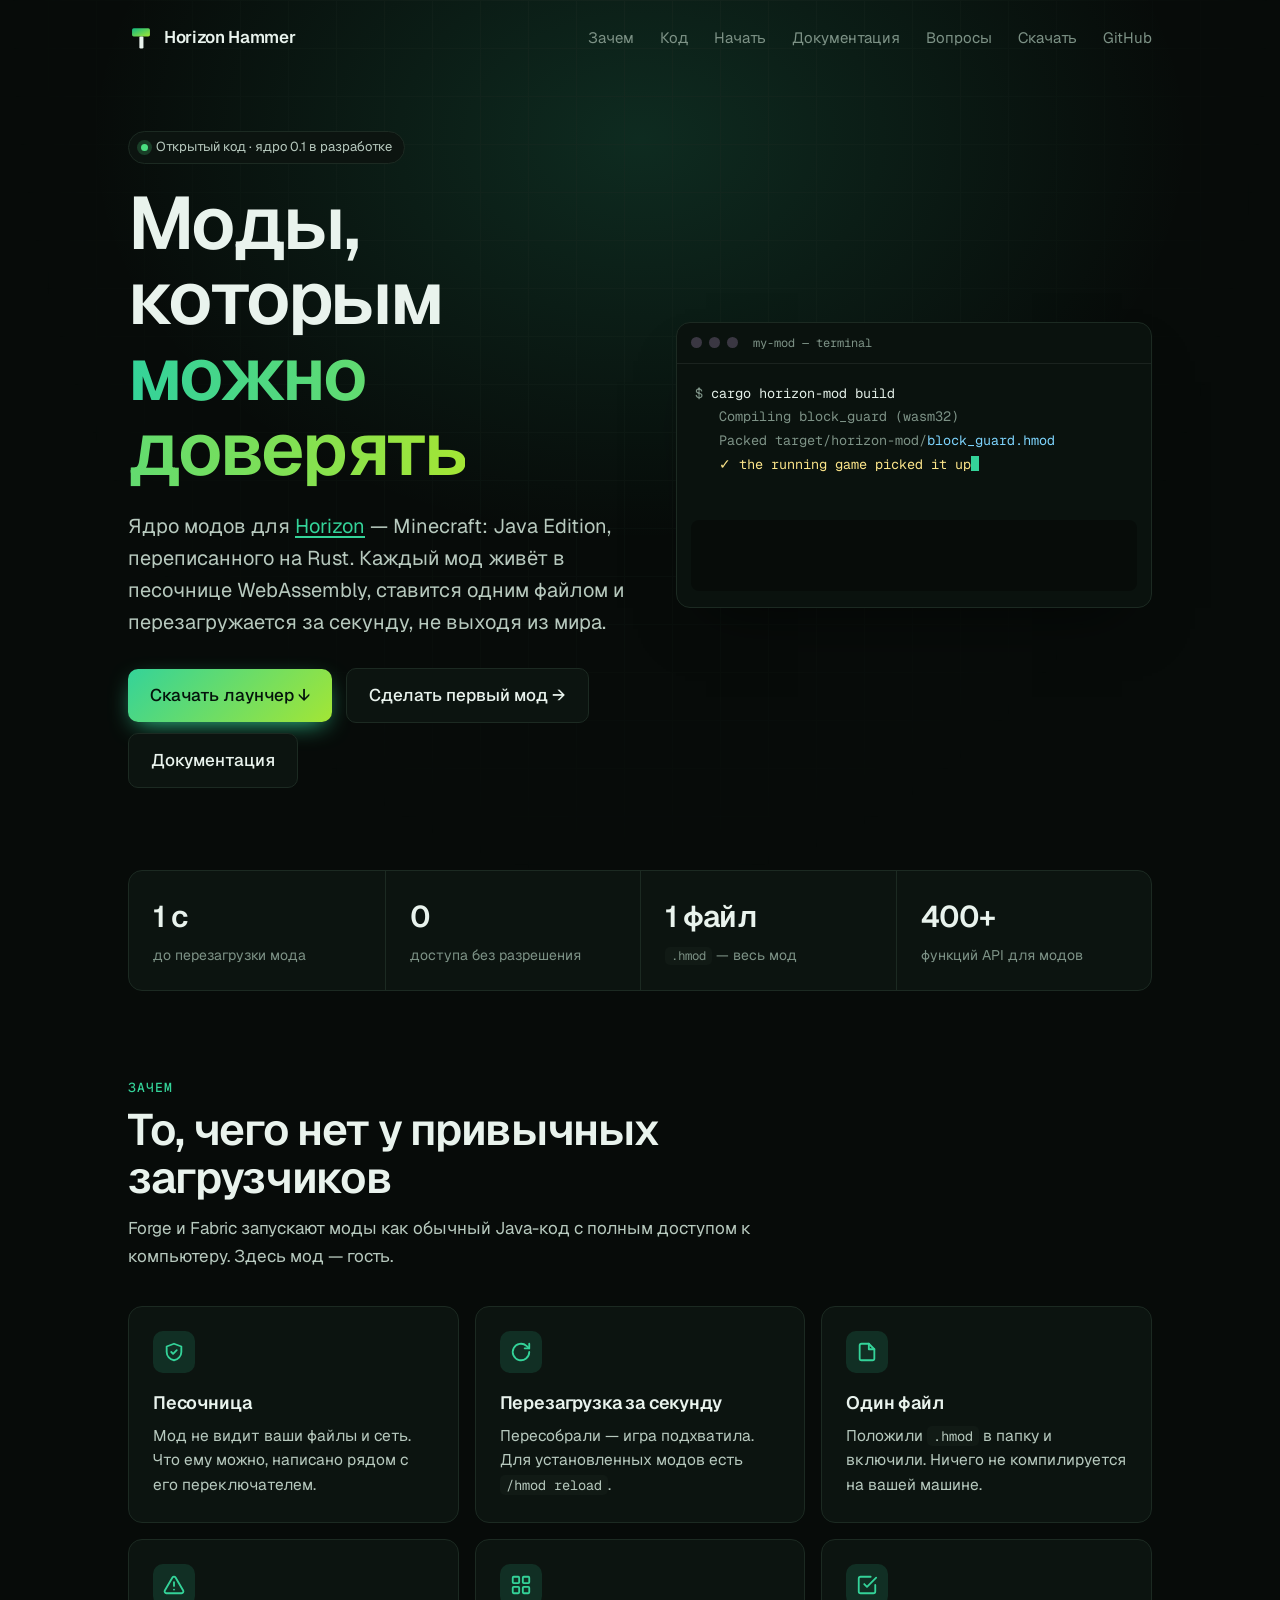
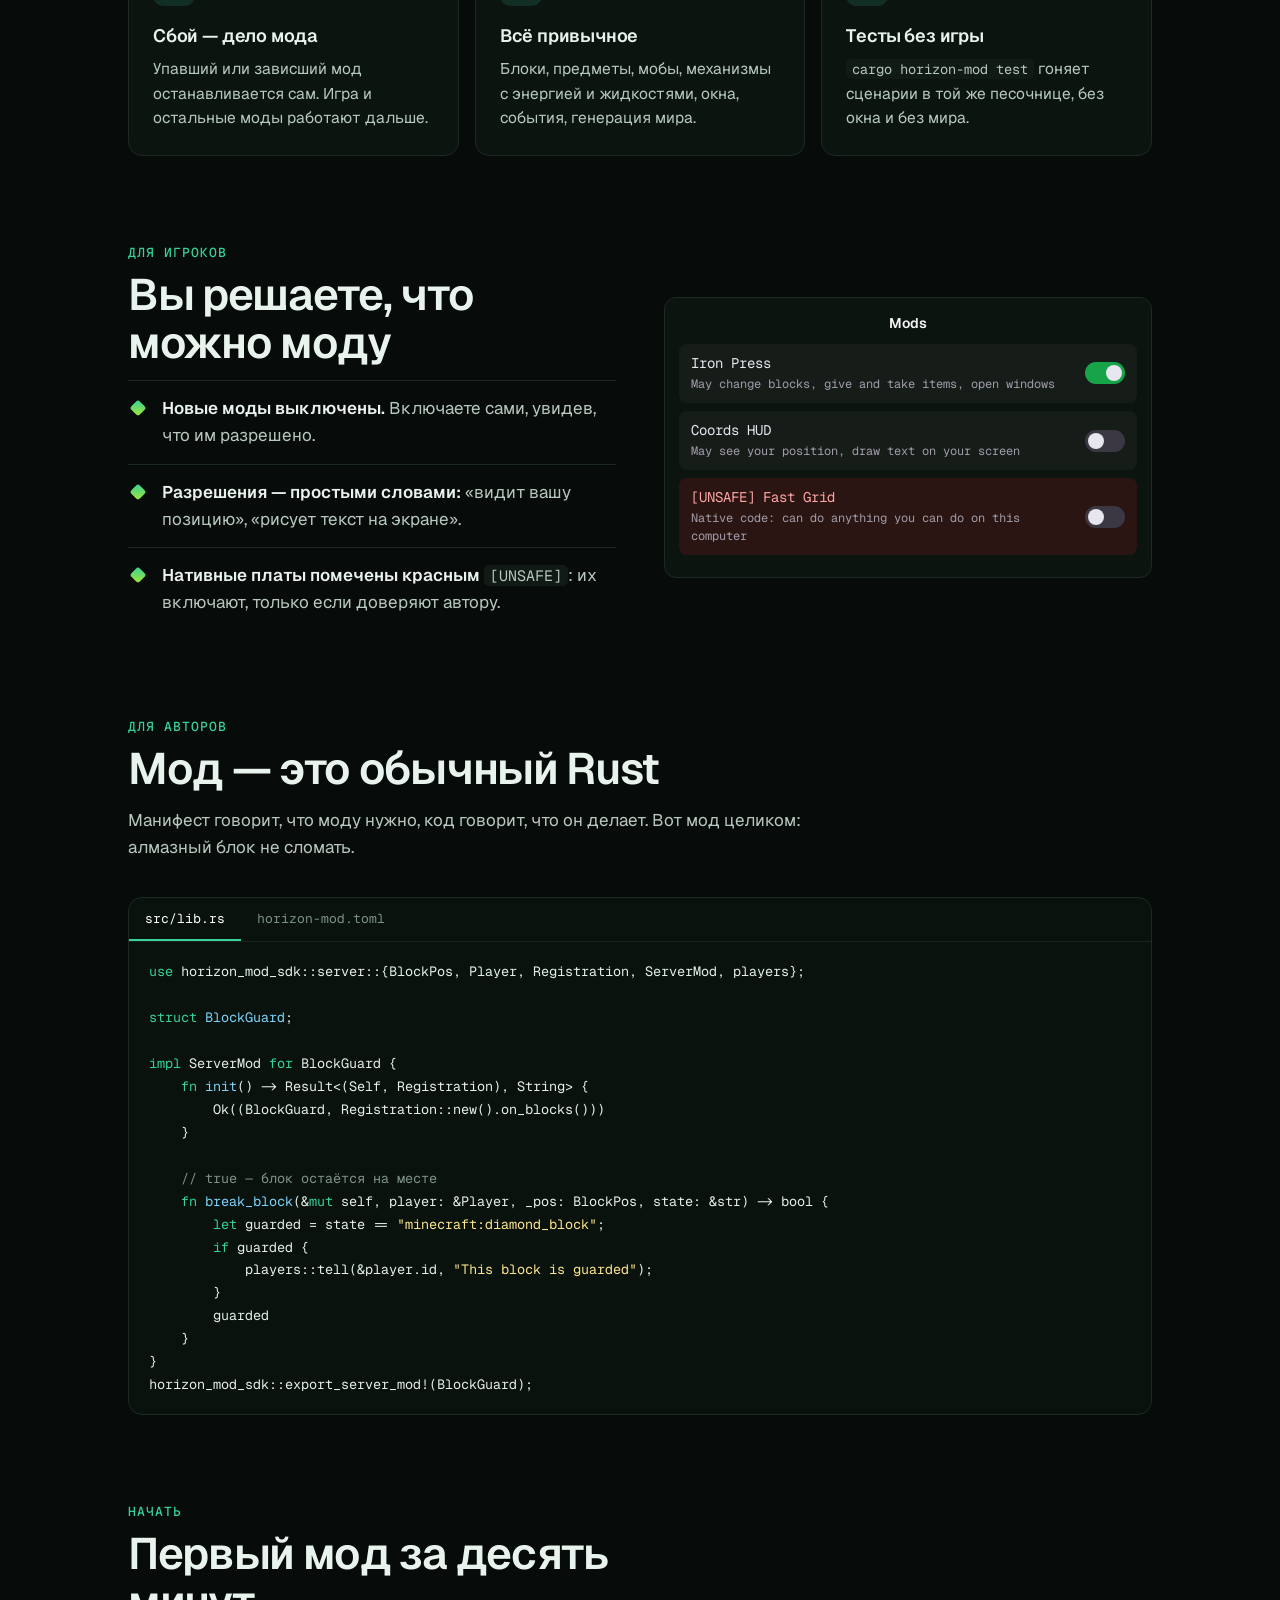
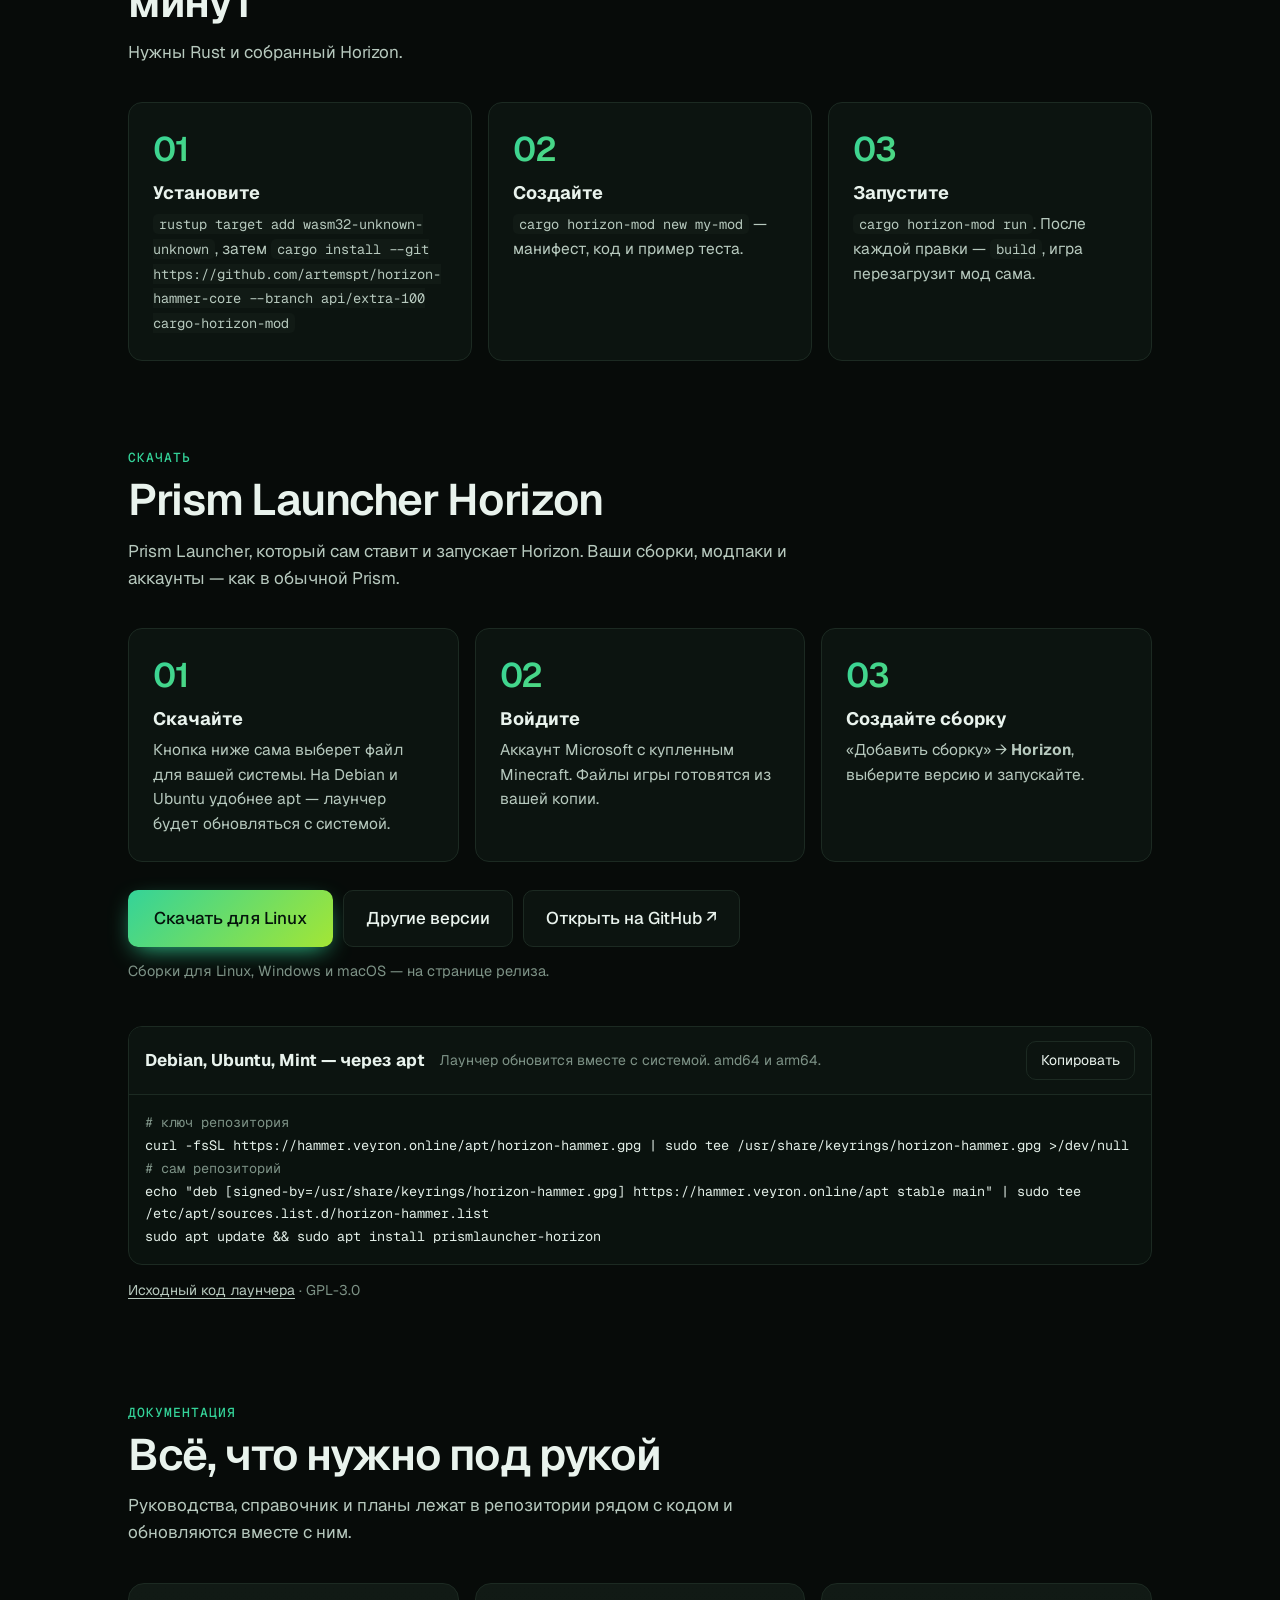
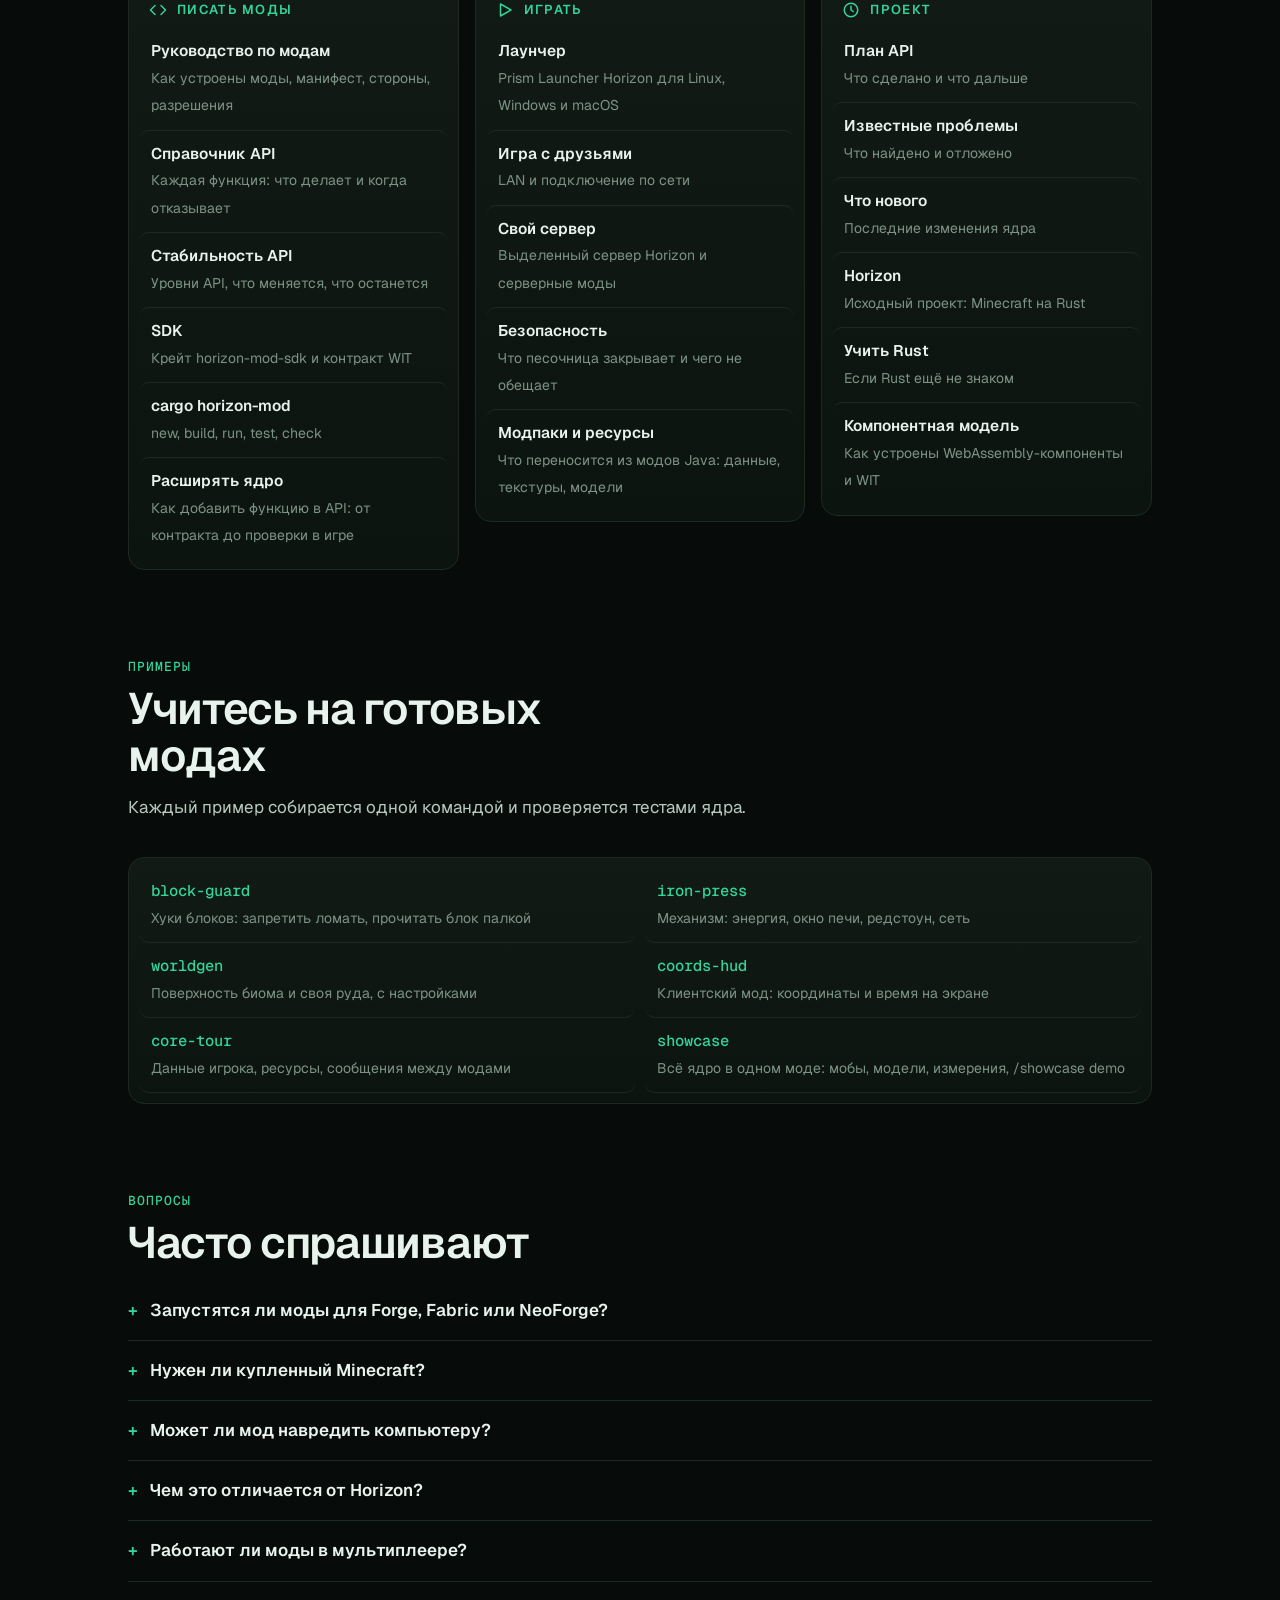
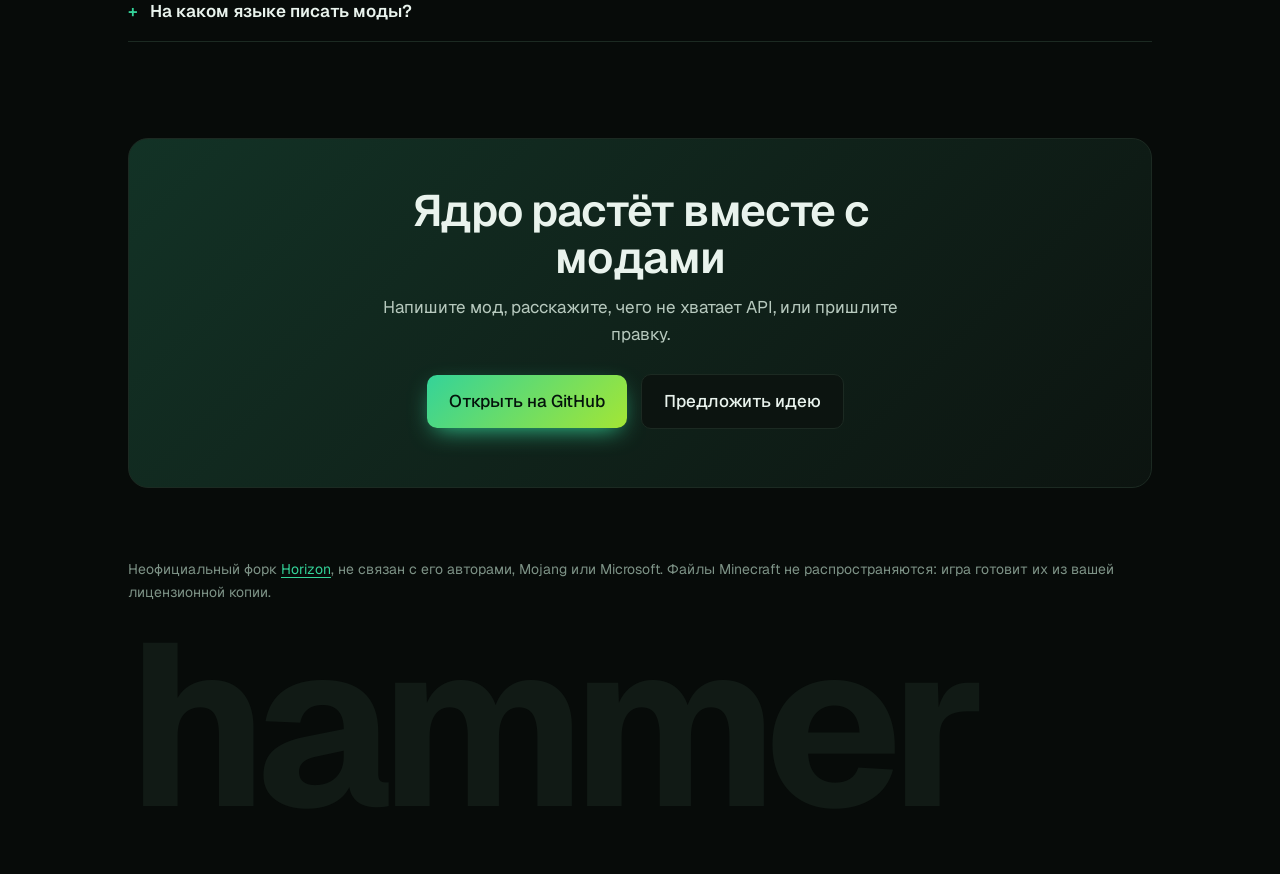
==== commit af878d90: "Site: download button for the visitor's system, apt repository, lighter docs panels site/apt/hammer-" ====
--- a/site/hammer/index.html
+++ b/site/hammer/index.html
@@ -147,16 +147,44 @@
 .steps div::before { content: counter(s, decimal-leading-zero); display: block; font: 600 34px Geist, sans-serif; letter-spacing: -.04em; margin-bottom: 8px;
   background: linear-gradient(135deg, var(--accent), var(--accent-2)); -webkit-background-clip: text; background-clip: text; color: transparent; }
 .steps b { display: block; font-size: 18px; margin-bottom: 4px; }
-.links { display: grid; grid-template-columns: repeat(3, 1fr); gap: 12px; }
-@media (max-width: 920px) { .links { grid-template-columns: 1fr 1fr; } }
-@media (max-width: 600px) { .links { grid-template-columns: 1fr; } }
-.links a { display: block; padding: 18px 20px; border-radius: 12px; background: var(--card); border: 1px solid var(--rule); color: var(--ink); text-decoration: none; transition: border-color .2s ease, transform .2s ease; }
-.links a:hover { border-color: var(--accent); transform: translateY(-2px); }
-.links b { display: block; font-size: 16px; margin-bottom: 2px; }
-.links b::after { content: " ↗"; color: var(--accent); font-weight: 400; }
-.links span { color: var(--muted); font-size: 14.5px; }
-.links h3 { grid-column: 1 / -1; margin: 18px 0 2px; font-size: 13px; letter-spacing: .12em; text-transform: uppercase; color: var(--muted); font-weight: 600; }
-.links h3:first-child { margin-top: 0; }
+.docs { display: grid; grid-template-columns: repeat(3, 1fr); gap: 16px; align-items: start; }
+@media (max-width: 920px) { .docs { grid-template-columns: 1fr; } }
+.panel { background: linear-gradient(180deg, var(--plate), var(--card)); border: 1px solid var(--rule); border-radius: 16px; padding: 10px; }
+.panel h3 { display: flex; align-items: center; gap: 10px; margin: 6px 10px 8px; font-size: 13px; letter-spacing: .1em; text-transform: uppercase; color: var(--accent); font-weight: 600; }
+.panel h3 svg { width: 18px; height: 18px; }
+.panel a { display: block; padding: 11px 12px; border-radius: 10px; color: var(--ink); text-decoration: none; transition: background .15s ease; }
+.panel a + a { border-top: 1px solid var(--rule); }
+.panel a:hover { background: var(--glow); }
+.panel a:hover + a { border-top-color: transparent; }
+.panel b { display: block; font-size: 15.5px; font-weight: 600; }
+.panel b::after { content: " →"; color: var(--accent); opacity: 0; transition: opacity .15s ease; }
+.panel a:hover b::after { opacity: 1; }
+.panel span { color: var(--muted); font-size: 14px; }
+.ex { display: grid; grid-template-columns: 1fr 1fr; column-gap: 10px; }
+@media (max-width: 700px) { .ex { grid-template-columns: 1fr; } }
+.ex a + a { border-top: 0; }
+.ex a { border-bottom: 1px solid var(--rule); }
+.ex b { font-family: "Geist Mono", monospace; font-weight: 500; color: var(--accent); }
+.dl { margin-top: 28px; }
+.dl-row { display: flex; flex-wrap: wrap; }
+.dl-row .btn { margin: 0 10px 10px 0; font: inherit; font-weight: 500; cursor: pointer; }
+#dl-btn { font-size: 17px; padding: 15px 26px; }
+.dl-note { color: var(--muted); margin: 2px 0 0; font-size: 14.5px; }
+.dl-all { margin-top: 20px; display: grid; grid-template-columns: repeat(auto-fit, minmax(240px, 1fr)); gap: 16px; }
+.dl-all div { background: var(--card); border: 1px solid var(--rule); border-radius: 14px; padding: 14px 16px; }
+.dl-all h4 { margin: 0 0 6px; font-size: 13px; letter-spacing: .1em; text-transform: uppercase; color: var(--accent); }
+.dl-all a { display: flex; justify-content: space-between; gap: 12px; padding: 7px 0; color: var(--ink); text-decoration: none; font-size: 14.5px; }
+.dl-all a + a { border-top: 1px solid var(--rule); }
+.dl-all a:hover { color: var(--accent); }
+.dl-all small { color: var(--muted); white-space: nowrap; }
+.apt { margin-top: 24px; border: 1px solid var(--rule); border-radius: 14px; overflow: hidden; background: var(--code); }
+.apt-head { display: flex; flex-wrap: wrap; align-items: center; gap: 4px 14px; padding: 14px 16px; border-bottom: 1px solid var(--rule); background: var(--card); }
+.apt-head span { color: var(--muted); font-size: 14px; flex: 1; }
+.apt-head .copy { margin: 0; padding: 7px 14px; font: inherit; font-size: 14px; cursor: pointer; }
+.apt pre { margin: 0; padding: 16px; white-space: pre-wrap; overflow-wrap: anywhere; font-size: 13.5px; line-height: 1.7; color: var(--code-ink); }
+.apt .c { color: var(--code-muted); }
+.dl-src { margin-top: 14px; color: var(--muted); font-size: 14px; }
+.dl-src a { color: var(--ink-soft); }
 details { border-bottom: 1px solid var(--rule); padding: 16px 0; }
 details summary { cursor: pointer; font-weight: 600; font-size: 17px; list-style: none; }
 details summary::-webkit-details-marker { display: none; }
@@ -327,41 +355,59 @@
       <h2>Prism Launcher Horizon</h2>
       <p class="sub">Prism Launcher, который сам ставит и запускает Horizon. Ваши сборки, модпаки и аккаунты — как в обычной Prism.</p>
       <div class="steps">
-        <div class="reveal"><b>Скачайте</b><p>AppImage для Linux (x86_64 и aarch64), установщик для Windows, dmg для macOS — на странице релиза.</p></div>
+        <div class="reveal"><b>Скачайте</b><p>Кнопка ниже сама выберет файл для вашей системы. На Debian и Ubuntu удобнее apt — лаунчер будет обновляться с системой.</p></div>
         <div class="reveal"><b>Войдите</b><p>Аккаунт Microsoft с купленным Minecraft. Файлы игры готовятся из вашей копии.</p></div>
         <div class="reveal"><b>Создайте сборку</b><p>«Добавить сборку» → <b style="display:inline;font-size:inherit">Horizon</b>, выберите версию и запускайте.</p></div>
       </div>
-      <p style="margin-top:24px">
-        <a class="btn main" href="https://github.com/artemspt/PrismLauncher-Horizon/releases/latest">Скачать последнюю версию</a>
-        <a class="btn quiet" href="https://github.com/artemspt/PrismLauncher-Horizon">Исходный код лаунчера</a>
-      </p>
+      <div class="dl reveal">
+        <div class="dl-row">
+          <a class="btn main" id="dl-btn" href="https://github.com/artemspt/PrismLauncher-Horizon/releases/latest">Скачать последнюю версию</a>
+          <button class="btn quiet" id="dl-more" type="button" aria-expanded="false" aria-controls="dl-all">Другие версии</button>
+          <a class="btn quiet" href="https://github.com/artemspt/PrismLauncher-Horizon/releases/latest">Открыть на GitHub ↗</a>
+        </div>
+        <p class="dl-note" id="dl-note">Сборки для Linux, Windows и macOS — на странице релиза.</p>
+        <div class="dl-all" id="dl-all" hidden></div>
+        <div class="apt" id="apt">
+          <div class="apt-head"><b>Debian, Ubuntu, Mint — через apt</b><span>Лаунчер обновится вместе с системой. amd64 и arm64.</span>
+            <button class="btn quiet copy" type="button" data-copy="apt-cmd">Копировать</button></div>
+<pre id="apt-cmd"><span class="c"># ключ репозитория</span>
+curl -fsSL https://hammer.veyron.online/apt/horizon-hammer.gpg | sudo tee /usr/share/keyrings/horizon-hammer.gpg &gt;/dev/null
+<span class="c"># сам репозиторий</span>
+echo "deb [signed-by=/usr/share/keyrings/horizon-hammer.gpg] https://hammer.veyron.online/apt stable main" | sudo tee /etc/apt/sources.list.d/horizon-hammer.list
+sudo apt update &amp;&amp; sudo apt install prismlauncher-horizon</pre>
+        </div>
+        <p class="dl-src"><a href="https://github.com/artemspt/PrismLauncher-Horizon">Исходный код лаунчера</a> · GPL-3.0</p>
+      </div>
     </section>
 
     <section id="docs">
       <p class="eyebrow">Документация</p>
       <h2>Всё, что нужно под рукой</h2>
       <p class="sub">Руководства, справочник и планы лежат в репозитории рядом с кодом и обновляются вместе с ним.</p>
-      <div class="links reveal">
-        <h3>Писать моды</h3>
-        <a href="https://github.com/artemspt/horizon-hammer-core/blob/api/extra-100/docs/mods.md"><b>Руководство по модам</b><span>Как устроены моды, манифест, стороны, разрешения</span></a>
-        <a href="https://github.com/artemspt/horizon-hammer-core/blob/api/extra-100/docs/api/mods-reference.md"><b>Справочник API</b><span>Каждая функция: что делает и когда отказывает</span></a>
-        <a href="https://github.com/artemspt/horizon-hammer-core/blob/api/extra-100/docs/api/stability.md"><b>Стабильность API</b><span>Уровни API, что меняется, что останется</span></a>
-        <a href="https://github.com/artemspt/horizon-hammer-core/tree/api/extra-100/crates/horizon-mod-sdk"><b>SDK</b><span>Крейт horizon-mod-sdk и контракт WIT</span></a>
-        <a href="https://github.com/artemspt/horizon-hammer-core/tree/api/extra-100/crates/cargo-horizon-mod"><b>cargo horizon-mod</b><span>new, build, run, test, check</span></a>
-        <a href="https://github.com/artemspt/horizon-hammer-core/blob/api/extra-100/crates/horizon-mods/AGENTS.md"><b>Расширять ядро</b><span>Как добавить функцию в API: от контракта до проверки в игре</span></a>
-        <h3>Играть</h3>
-        <a href="https://github.com/artemspt/PrismLauncher-Horizon/releases/latest"><b>Лаунчер</b><span>Prism Launcher Horizon для Linux, Windows и macOS</span></a>
-        <a href="https://github.com/artemspt/horizon-hammer-core/blob/api/extra-100/docs/play-with-friends.md"><b>Игра с друзьями</b><span>LAN и подключение по сети</span></a>
-        <a href="https://github.com/artemspt/horizon-hammer-core/blob/api/extra-100/docs/server.md"><b>Свой сервер</b><span>Выделенный сервер Horizon и серверные моды</span></a>
-        <a href="https://github.com/artemspt/horizon-hammer-core/blob/api/extra-100/docs/security.md"><b>Безопасность</b><span>Что песочница закрывает и чего не обещает</span></a>
-        <a href="https://github.com/artemspt/horizon-hammer-core/blob/api/extra-100/docs/modpacks.md"><b>Модпаки и ресурсы</b><span>Что переносится из модов Java: данные, текстуры, модели</span></a>
-        <h3>Проект</h3>
-        <a href="https://github.com/artemspt/horizon-hammer-core/blob/api/extra-100/docs/mod-api-plan.md"><b>План API</b><span>Что сделано и что дальше</span></a>
-        <a href="https://github.com/artemspt/horizon-hammer-core/blob/api/extra-100/docs/mod-core-known-issues.md"><b>Известные проблемы</b><span>Что найдено и отложено</span></a>
-        <a href="https://github.com/artemspt/horizon-hammer-core/commits/api/extra-100"><b>Что нового</b><span>Последние изменения ядра</span></a>
-        <a href="https://github.com/horizon-rust/horizon"><b>Horizon</b><span>Исходный проект: Minecraft на Rust</span></a>
-        <a href="https://www.rust-lang.org/learn"><b>Учить Rust</b><span>Если Rust ещё не знаком</span></a>
-        <a href="https://component-model.bytecodealliance.org/"><b>Компонентная модель</b><span>Как устроены WebAssembly-компоненты и WIT</span></a>
+      <div class="docs reveal">
+        <div class="panel"><h3><svg viewBox="0 0 24 24" fill="none" stroke="currentColor" stroke-width="2" stroke-linecap="round" stroke-linejoin="round"><path d="M16 18l6-6-6-6"/><path d="M8 6l-6 6 6 6"/></svg>Писать моды</h3>
+          <a href="https://github.com/artemspt/horizon-hammer-core/blob/api/extra-100/docs/mods.md"><b>Руководство по модам</b><span>Как устроены моды, манифест, стороны, разрешения</span></a>
+          <a href="https://github.com/artemspt/horizon-hammer-core/blob/api/extra-100/docs/api/mods-reference.md"><b>Справочник API</b><span>Каждая функция: что делает и когда отказывает</span></a>
+          <a href="https://github.com/artemspt/horizon-hammer-core/blob/api/extra-100/docs/api/stability.md"><b>Стабильность API</b><span>Уровни API, что меняется, что останется</span></a>
+          <a href="https://github.com/artemspt/horizon-hammer-core/tree/api/extra-100/crates/horizon-mod-sdk"><b>SDK</b><span>Крейт horizon-mod-sdk и контракт WIT</span></a>
+          <a href="https://github.com/artemspt/horizon-hammer-core/tree/api/extra-100/crates/cargo-horizon-mod"><b>cargo horizon-mod</b><span>new, build, run, test, check</span></a>
+          <a href="https://github.com/artemspt/horizon-hammer-core/blob/api/extra-100/crates/horizon-mods/AGENTS.md"><b>Расширять ядро</b><span>Как добавить функцию в API: от контракта до проверки в игре</span></a>
+        </div>
+        <div class="panel"><h3><svg viewBox="0 0 24 24" fill="none" stroke="currentColor" stroke-width="2" stroke-linecap="round" stroke-linejoin="round"><polygon points="6 4 20 12 6 20 6 4"/></svg>Играть</h3>
+          <a href="https://github.com/artemspt/PrismLauncher-Horizon/releases/latest"><b>Лаунчер</b><span>Prism Launcher Horizon для Linux, Windows и macOS</span></a>
+          <a href="https://github.com/artemspt/horizon-hammer-core/blob/api/extra-100/docs/play-with-friends.md"><b>Игра с друзьями</b><span>LAN и подключение по сети</span></a>
+          <a href="https://github.com/artemspt/horizon-hammer-core/blob/api/extra-100/docs/server.md"><b>Свой сервер</b><span>Выделенный сервер Horizon и серверные моды</span></a>
+          <a href="https://github.com/artemspt/horizon-hammer-core/blob/api/extra-100/docs/security.md"><b>Безопасность</b><span>Что песочница закрывает и чего не обещает</span></a>
+          <a href="https://github.com/artemspt/horizon-hammer-core/blob/api/extra-100/docs/modpacks.md"><b>Модпаки и ресурсы</b><span>Что переносится из модов Java: данные, текстуры, модели</span></a>
+        </div>
+        <div class="panel"><h3><svg viewBox="0 0 24 24" fill="none" stroke="currentColor" stroke-width="2" stroke-linecap="round" stroke-linejoin="round"><circle cx="12" cy="12" r="9"/><path d="M12 7v5l3 2"/></svg>Проект</h3>
+          <a href="https://github.com/artemspt/horizon-hammer-core/blob/api/extra-100/docs/mod-api-plan.md"><b>План API</b><span>Что сделано и что дальше</span></a>
+          <a href="https://github.com/artemspt/horizon-hammer-core/blob/api/extra-100/docs/mod-core-known-issues.md"><b>Известные проблемы</b><span>Что найдено и отложено</span></a>
+          <a href="https://github.com/artemspt/horizon-hammer-core/commits/api/extra-100"><b>Что нового</b><span>Последние изменения ядра</span></a>
+          <a href="https://github.com/horizon-rust/horizon"><b>Horizon</b><span>Исходный проект: Minecraft на Rust</span></a>
+          <a href="https://www.rust-lang.org/learn"><b>Учить Rust</b><span>Если Rust ещё не знаком</span></a>
+          <a href="https://component-model.bytecodealliance.org/"><b>Компонентная модель</b><span>Как устроены WebAssembly-компоненты и WIT</span></a>
+        </div>
       </div>
     </section>
 
@@ -369,7 +415,7 @@
       <p class="eyebrow">Примеры</p>
       <h2>Учитесь на готовых модах</h2>
       <p class="sub">Каждый пример собирается одной командой и проверяется тестами ядра.</p>
-      <div class="links reveal">
+      <div class="panel ex reveal">
         <a href="https://github.com/artemspt/horizon-hammer-core/tree/api/extra-100/crates/horizon-mod-sdk/examples/block-guard"><b>block-guard</b><span>Хуки блоков: запретить ломать, прочитать блок палкой</span></a>
         <a href="https://github.com/artemspt/horizon-hammer-core/tree/api/extra-100/crates/horizon-mod-sdk/examples/iron-press"><b>iron-press</b><span>Механизм: энергия, окно печи, редстоун, сеть</span></a>
         <a href="https://github.com/artemspt/horizon-hammer-core/tree/api/extra-100/crates/horizon-mod-sdk/examples/worldgen"><b>worldgen</b><span>Поверхность биома и своя руда, с настройками</span></a>
@@ -465,6 +511,82 @@
   if (e.isIntersecting) { e.target.classList.add('in'); io.unobserve(e.target); }
 }), { threshold: .12 });
 document.querySelectorAll('.reveal').forEach(el => io ? io.observe(el) : el.classList.add('in'));
+// The download button names the visitor's system and links its file straight from the latest release.
+(async () => {
+  const API = 'https://api.github.com/repos/artemspt/PrismLauncher-Horizon/releases/latest';
+  const ua = navigator.userAgent, plat = (navigator.userAgentData?.platform || navigator.platform || '') + ' ' + ua;
+  const os = /Win/i.test(plat) ? 'Windows' : /Mac|iPhone|iPad/i.test(plat) ? 'macOS'
+    : /Linux|X11|CrOS/i.test(plat) && !/Android/i.test(ua) ? 'Linux' : null;
+  let arm = /aarch64|arm64/i.test(ua);
+  try { const h = await navigator.userAgentData?.getHighEntropyValues(['architecture']); if (h?.architecture) arm = h.architecture === 'arm'; } catch {}
+  const btn = document.getElementById('dl-btn'), note = document.getElementById('dl-note');
+  const all = document.getElementById('dl-all'), more = document.getElementById('dl-more');
+  more.addEventListener('click', () => { all.hidden = !all.hidden; more.setAttribute('aria-expanded', !all.hidden); });
+  if (os === 'Linux') {  // these names carry no version, so they work without asking GitHub
+    btn.href = 'https://github.com/artemspt/PrismLauncher-Horizon/releases/latest/download/PrismLauncher-Linux-' + (arm ? 'aarch64' : 'x86_64') + '.AppImage';
+  }
+  if (os) btn.textContent = 'Скачать для ' + os + (arm ? ' (ARM)' : '');
+  let rel = null;
+  try { const r = await fetch(API); if (r.ok) rel = await r.json(); } catch {}
+  if (!rel) return;
+  // Prism also ships each Windows build as a plain zip beside the portable one: list the portable only
+  const files = rel.assets.filter(a => !a.name.endsWith('.zsync') && !(/Windows/.test(a.name) && !/Portable|Setup/.test(a.name)));
+  // MSVC before MinGW, x64 before ARM: the usual pick first
+  const rank = n => (/MinGW/.test(n) ? 2 : 0) + (/arm64|aarch64/.test(n) ? 1 : 0);
+  files.sort((a, b) => rank(a.name) - rank(b.name));
+  const pick = {
+    Linux: arm ? /Linux-aarch64\.AppImage$/ : /Linux-x86_64\.AppImage$/,
+    Windows: arm ? /Windows-MSVC-arm64-Setup.*\.exe$/ : /Windows-MSVC-Setup.*\.exe$/,
+    macOS: /macOS.*\.(dmg|zip)$/,
+  };
+  const mb = n => (n / 1048576).toFixed(0) + ' МБ';
+  const group = n => /Linux/.test(n) ? 'Linux' : /Windows/.test(n) ? 'Windows' : /macOS/.test(n) ? 'macOS' : 'Исходники';
+  const label = n => {
+    const ext = (n.match(/\.(AppImage|exe|zip|tar\.gz|dmg)$/) || [, ''])[1];
+    let parts = n.replace(/^PrismLauncher-/, '').replace(/-?v[\d.]+-horizon/, '').replace('.' + ext, '')
+      .split('-').filter(p => p && !['Linux', 'Windows', 'macOS', 'Qt6', 'Setup', 'w64'].includes(p));
+    const g = group(n);
+    if (g === 'Linux' && !parts.some(p => /aarch64|x86_64/.test(p))) parts.unshift('x86_64');
+    if (g === 'Windows' && !parts.includes('arm64')) parts.unshift('x64');
+    parts.sort((x, y) => /arm64|aarch64|x86_64|x64/.test(y) - /arm64|aarch64|x86_64|x64/.test(x));  // arch first
+    if (g === 'Исходники') parts = ['исходный код'];
+    return [...parts, ext === 'exe' ? 'установщик' : ext].join(' · ');
+  };
+  const mine = os && files.find(a => pick[os].test(a.name));
+  if (mine) {
+    btn.href = mine.browser_download_url;
+    note.textContent = `${rel.tag_name} · ${label(mine.name)} · ${mb(mine.size)}`;
+  } else if (os === 'macOS') {
+    btn.href = rel.html_url;
+    note.textContent = 'Сборка для macOS ещё не готова — она появится на странице релиза.';
+  } else note.textContent = rel.tag_name;
+  const groups = {};
+  for (const a of files) (groups[group(a.name)] ||= []).push(a);
+  all.innerHTML = '';
+  for (const g of ['Linux', 'Windows', 'macOS', 'Исходники']) {
+    if (!groups[g]) continue;
+    const box = document.createElement('div');
+    box.innerHTML = `<h4>${g}</h4>`;
+    for (const a of groups[g]) {
+      const l = document.createElement('a');
+      l.href = a.browser_download_url;
+      l.textContent = label(a.name);
+      l.title = a.name;
+      l.insertAdjacentHTML('beforeend', `<small>${mb(a.size)}</small>`);
+      box.append(l);
+    }
+    all.append(box);
+  }
+})();
+
+// Copy buttons.
+document.querySelectorAll('[data-copy]').forEach(b => b.addEventListener('click', async () => {
+  try {
+    await navigator.clipboard.writeText(document.getElementById(b.dataset.copy).innerText.split('\n').filter(l => !l.startsWith('#')).join('\n'));
+    b.textContent = 'Скопировано';
+  } catch { b.textContent = 'Не вышло'; }
+  setTimeout(() => b.textContent = 'Копировать', 1600);
+}));
 </script>
 </body>
 </html>
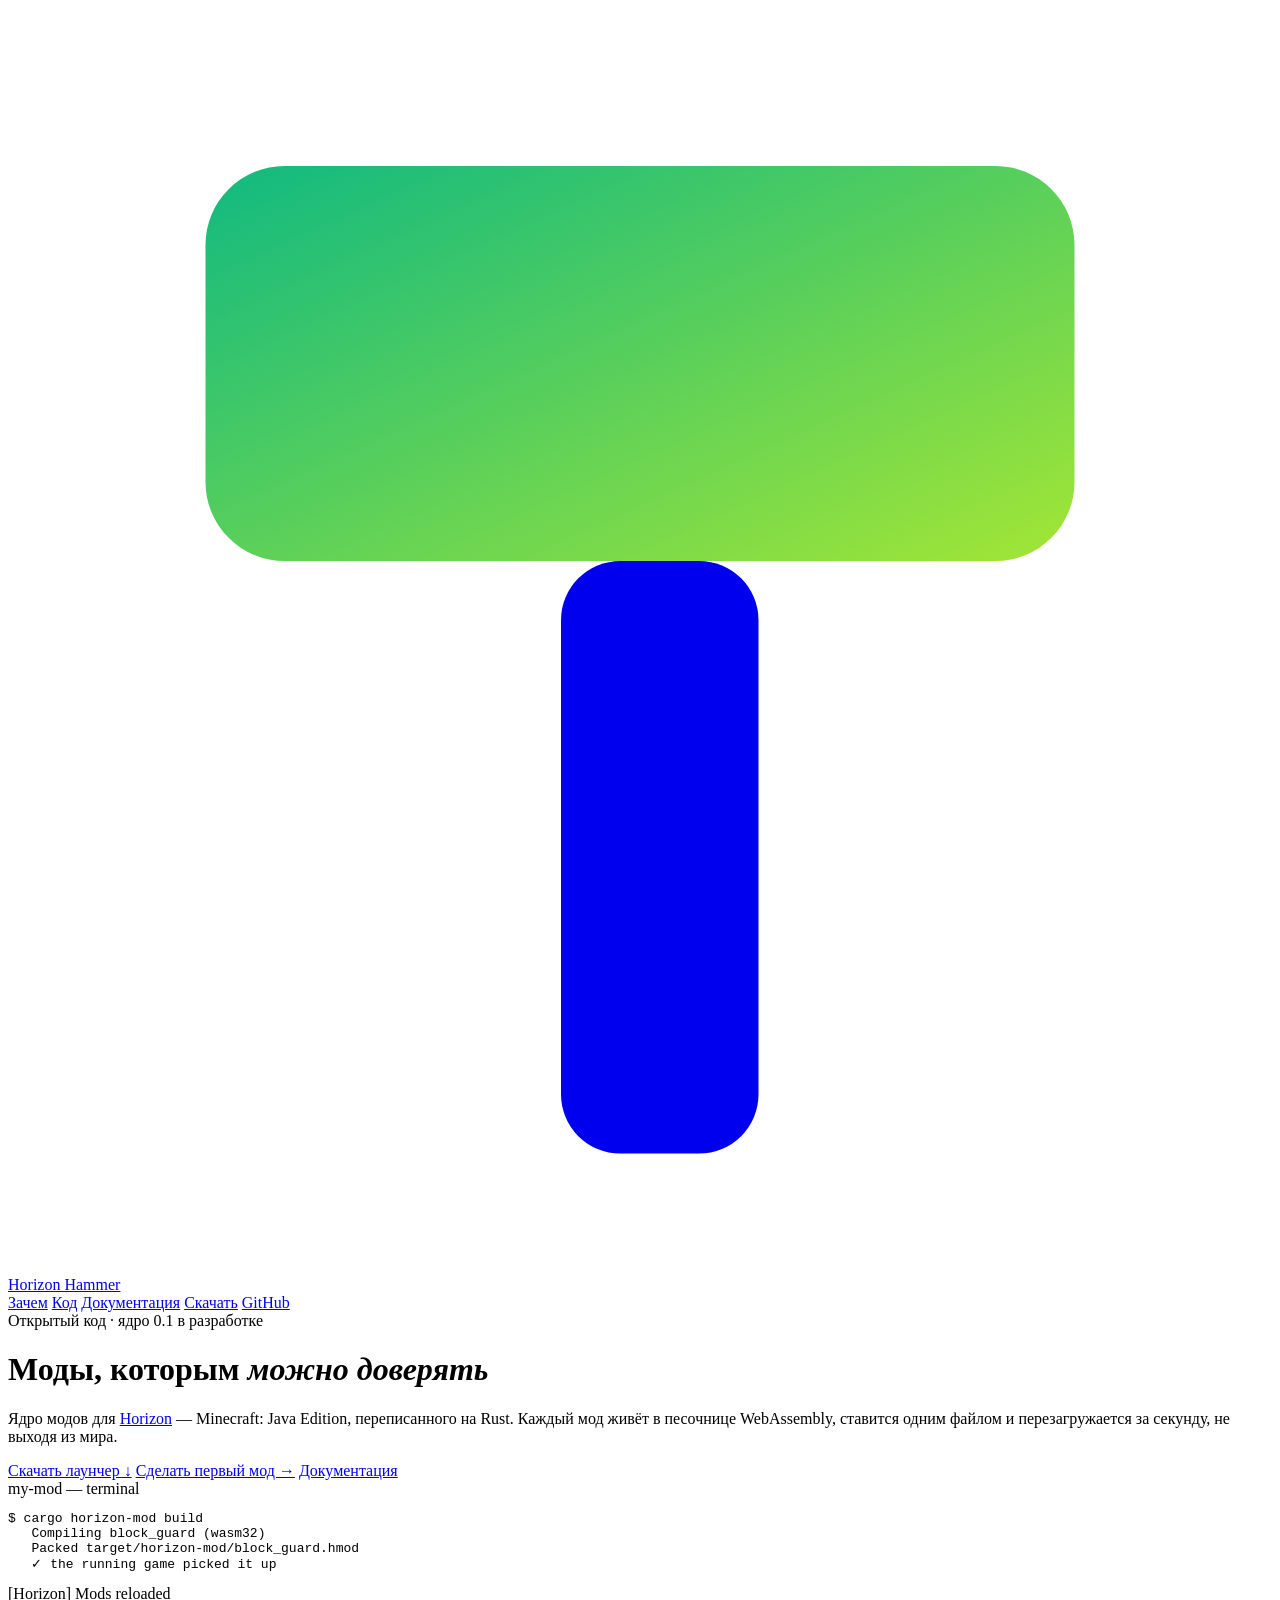
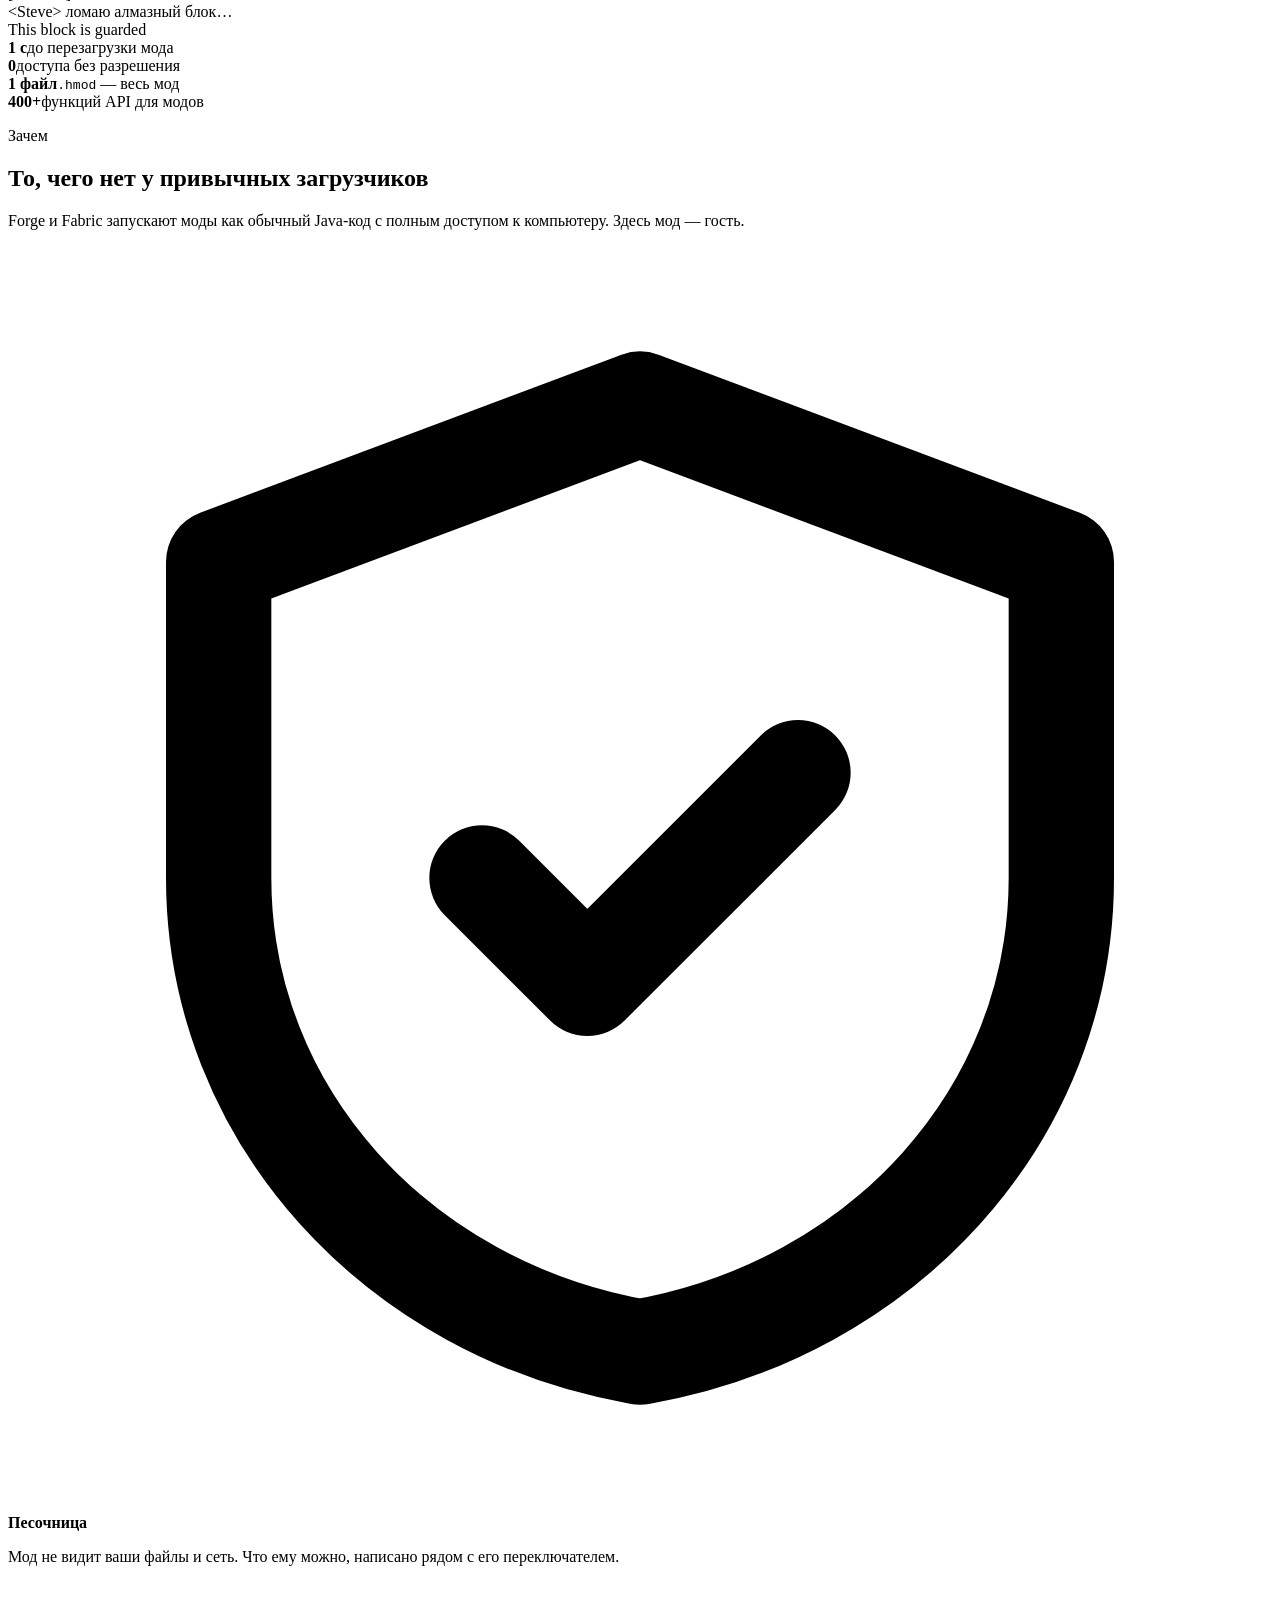
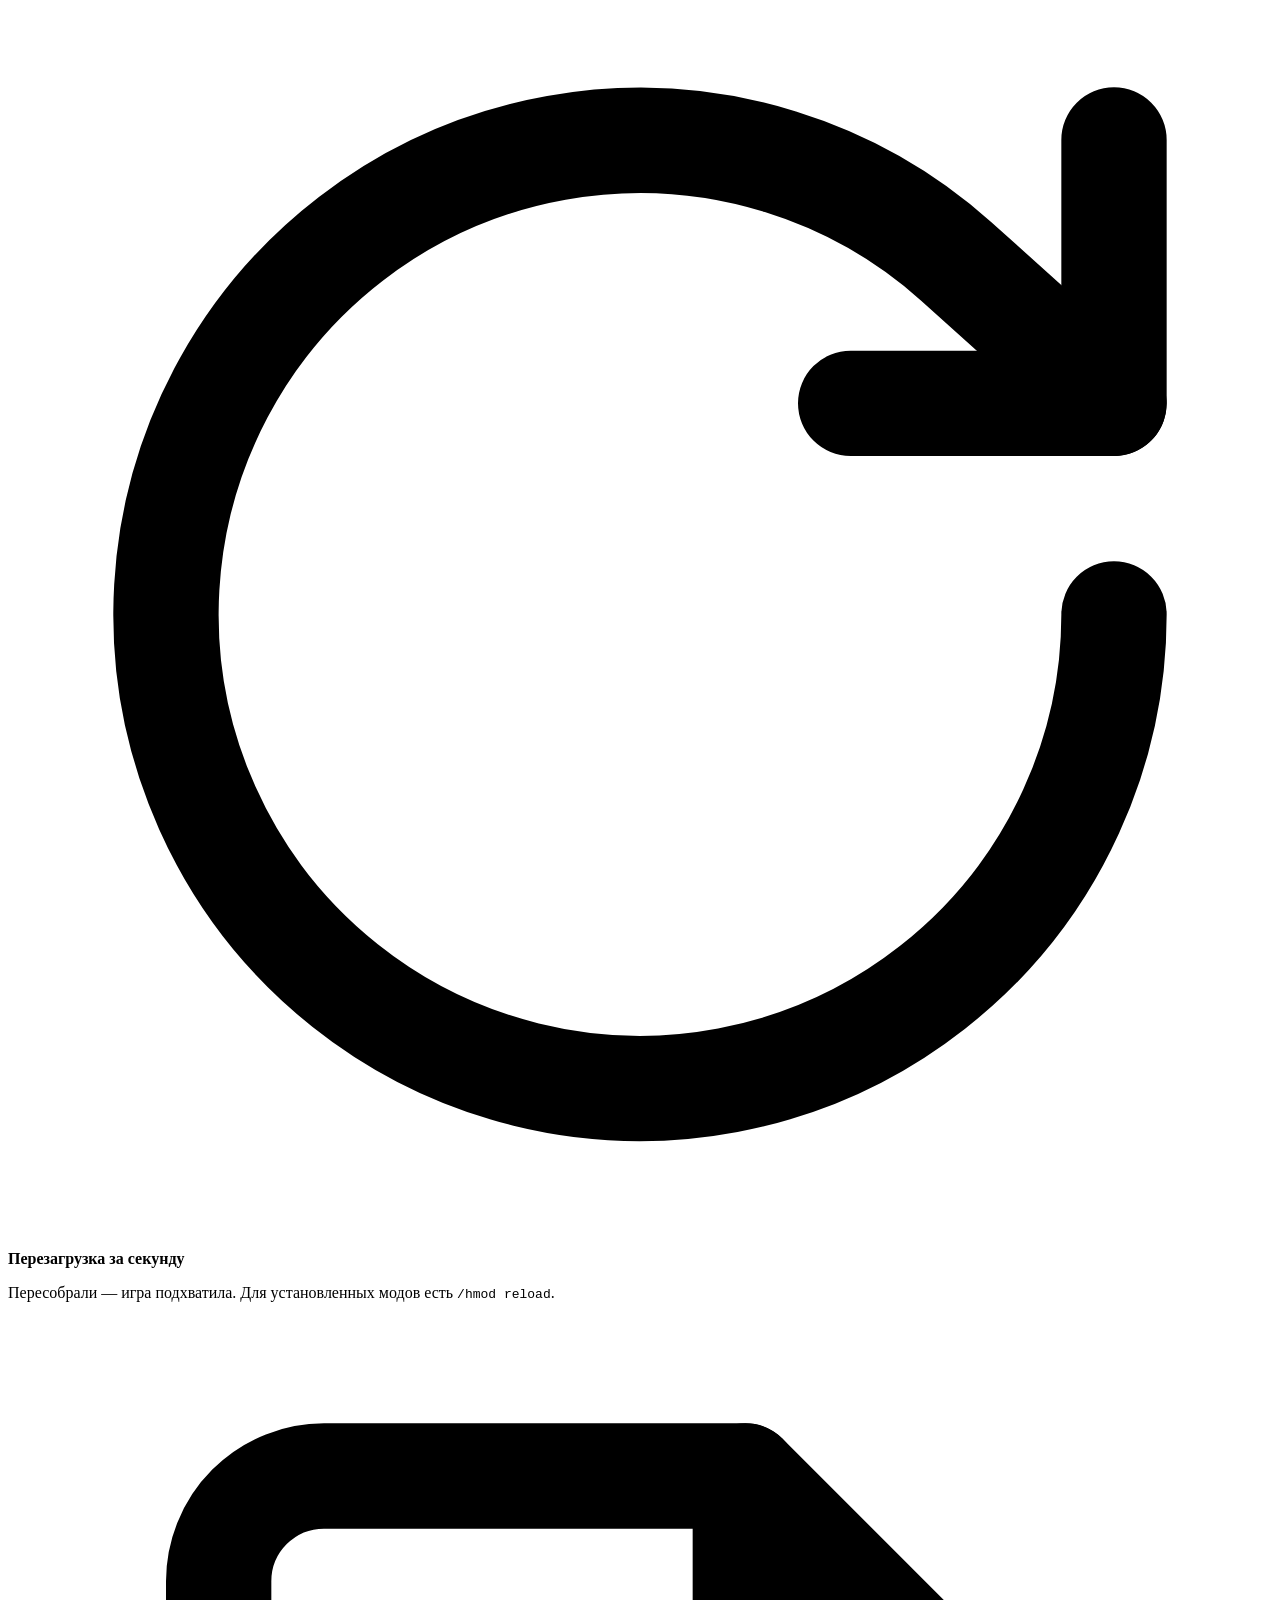
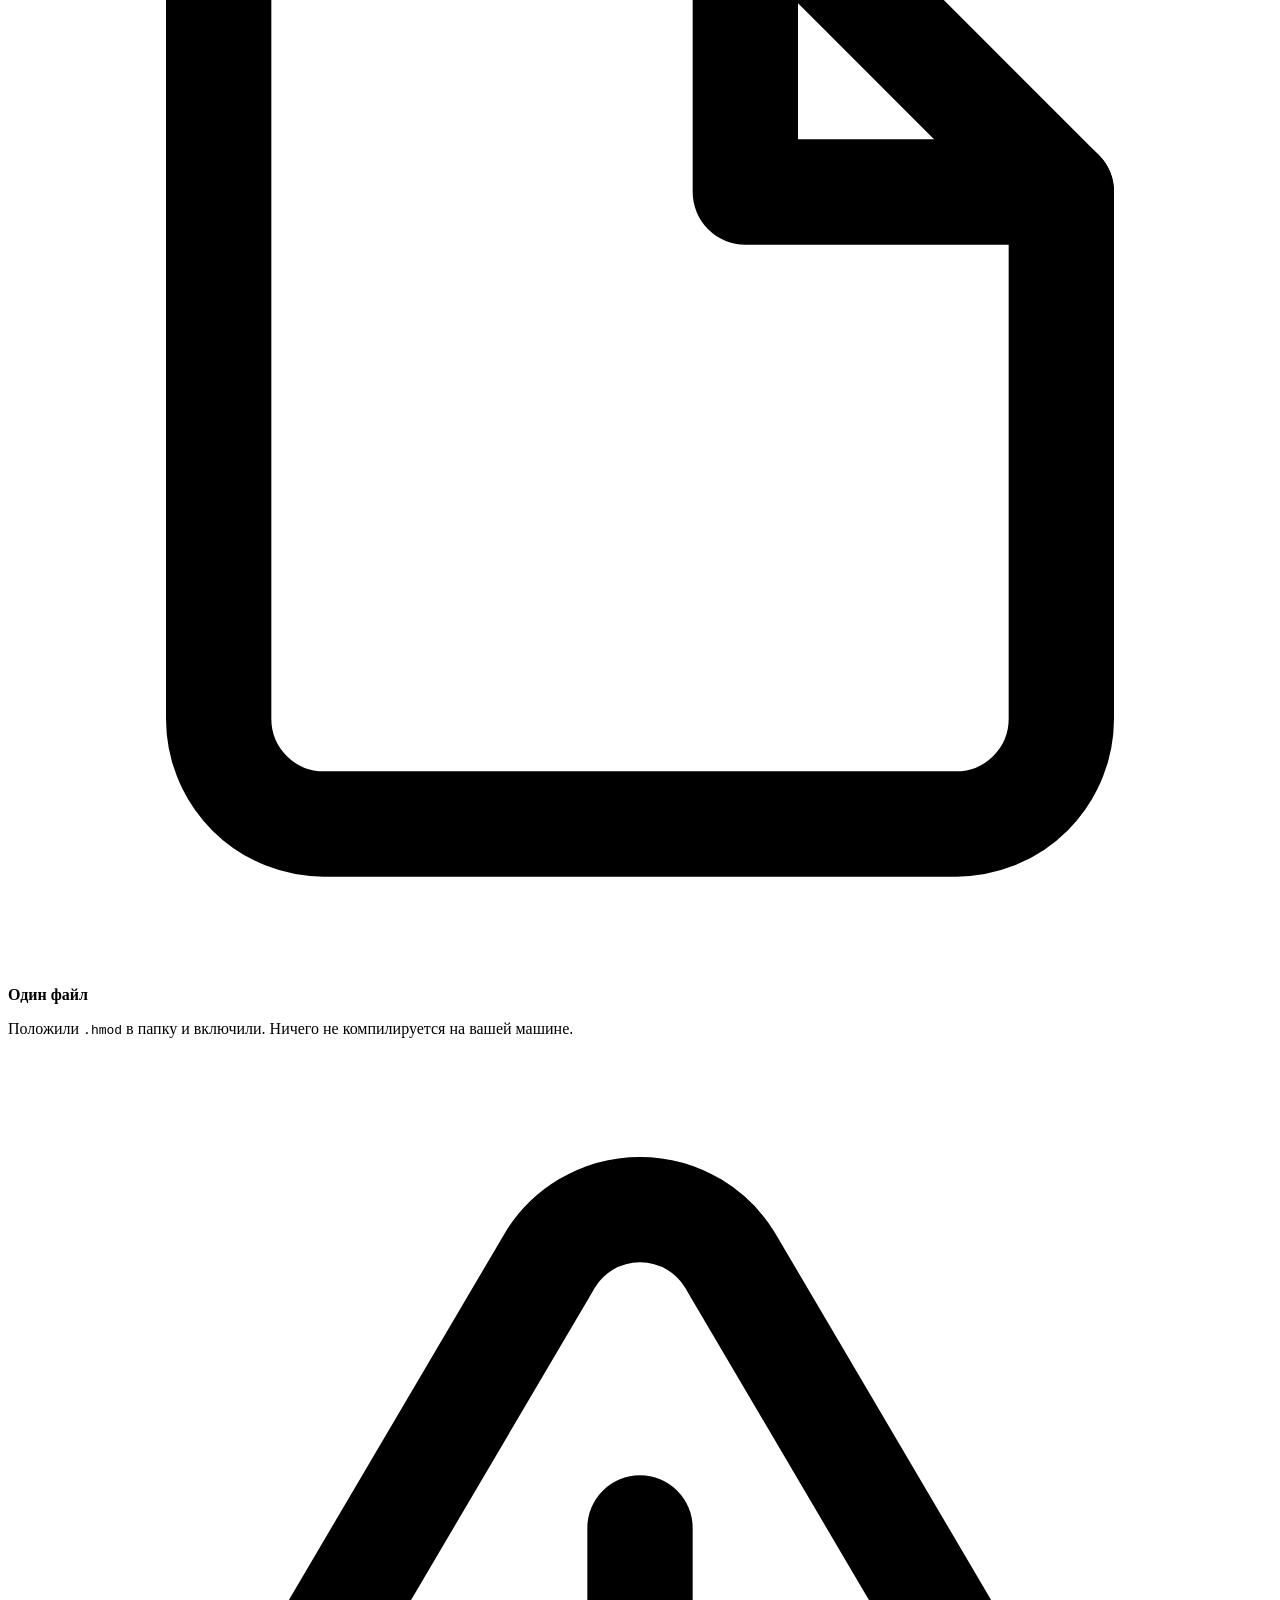
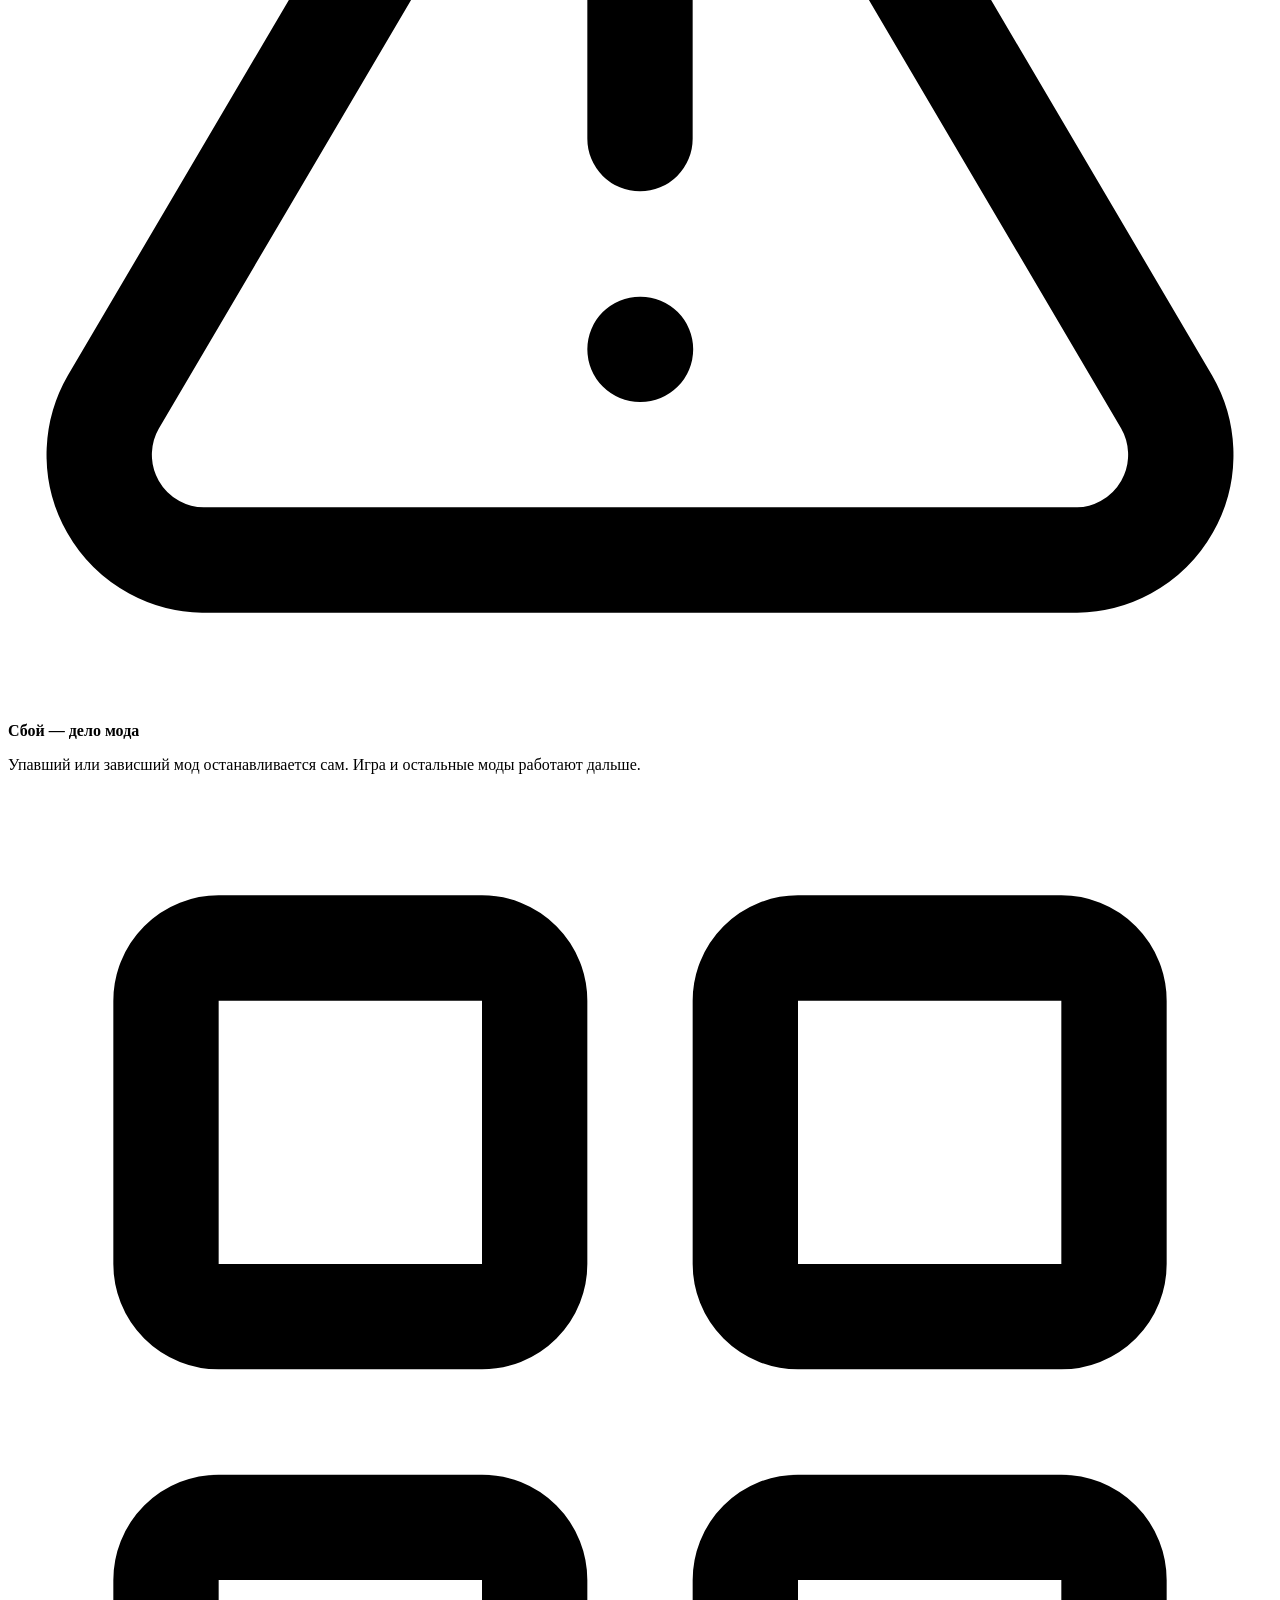
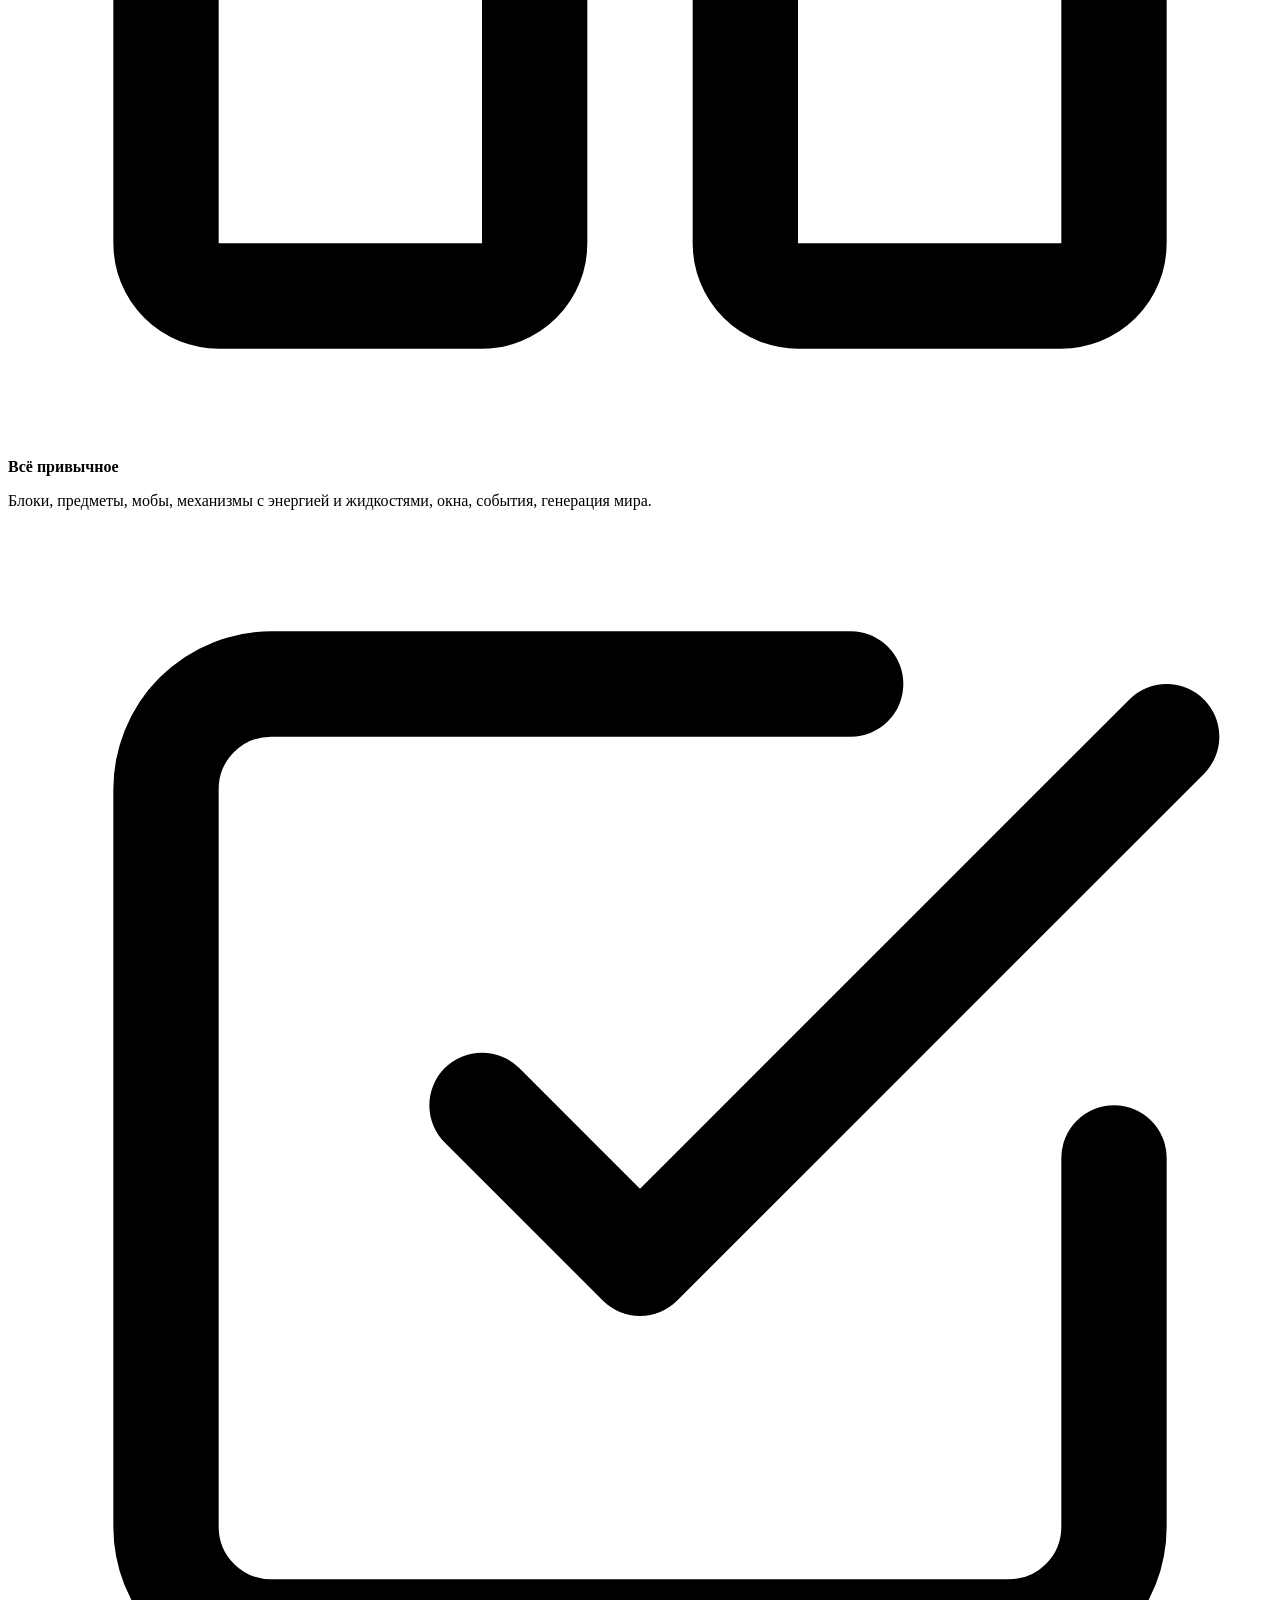
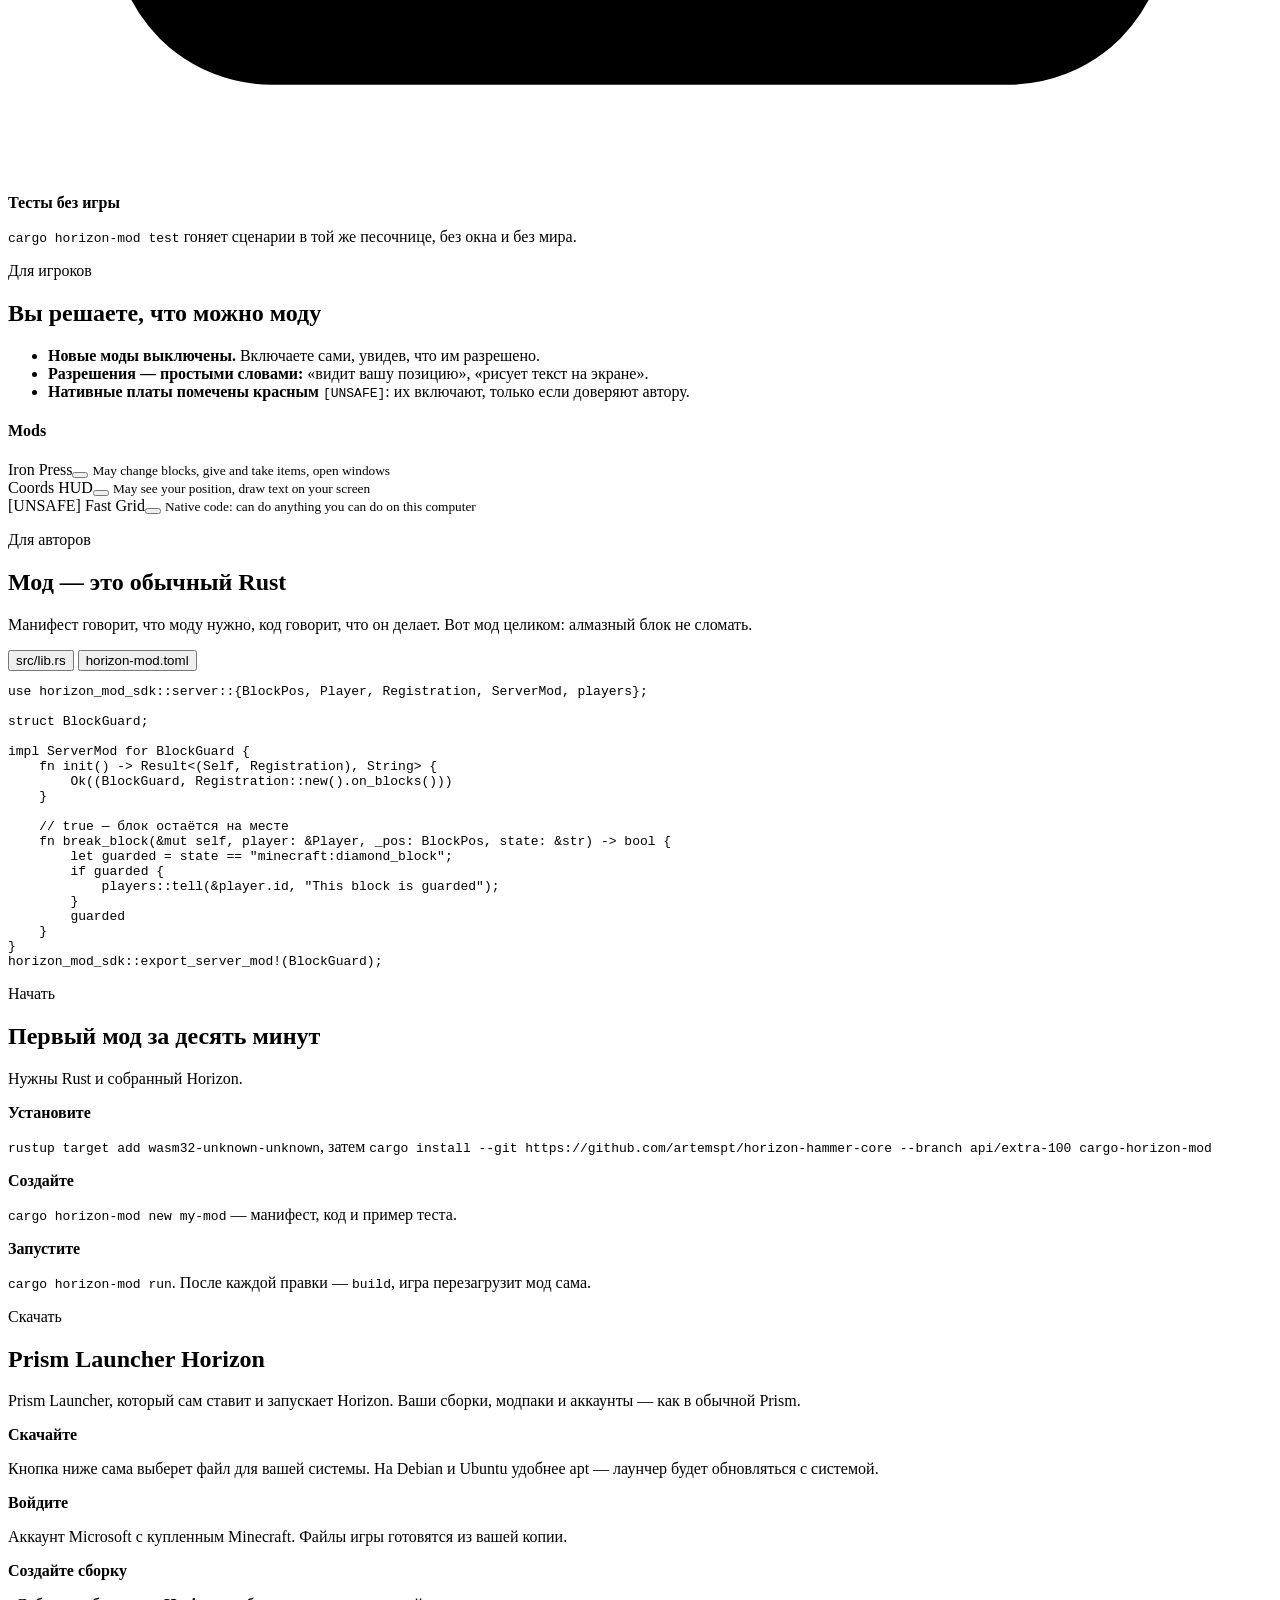
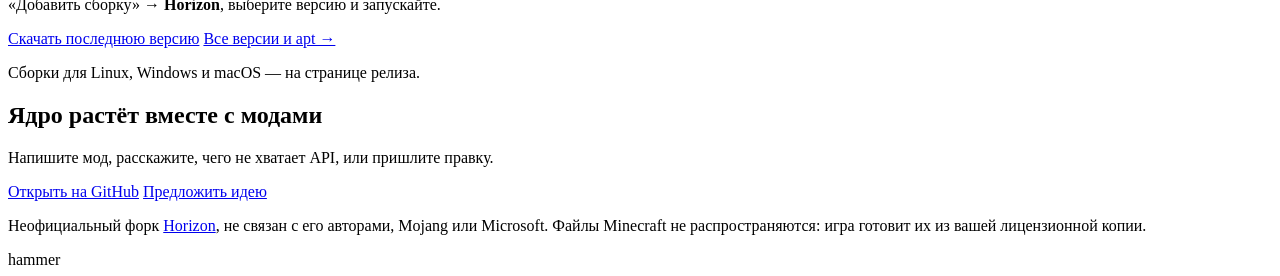
==== commit 7a491f5a: "Site: split into the landing, /download/ and /docs/ pages The landing keeps the pitch and one downlo" ====
--- a/site/hammer/index.html
+++ b/site/hammer/index.html
@@ -8,204 +8,8 @@
 <link rel="preconnect" href="https://fonts.googleapis.com">
 <link rel="preconnect" href="https://fonts.gstatic.com" crossorigin>
 <link href="https://fonts.googleapis.com/css2?family=Geist:wght@400;500;600;700&family=Geist+Mono:wght@400;500&display=swap" rel="stylesheet">
-<style>
-/* One dark palette with a green accent, whatever the system theme. */
-:root {
-  --page: #070b09; --plate: #111a15; --card: #0c1410; --rule: #1c2a22;
-  --ink: #e9f3ed; --ink-soft: #b7c9be; --muted: #7d9286;
-  --accent: #34d399; --accent-2: #a3e635; --on-accent: #04130b;
-  --ok: #4ade80; --bad: #f87171;
-  --code: #0a120e; --code-ink: #e3efe8; --code-muted: #7d9286;
-  --glow: rgba(52, 211, 153, .16);
-  --syn-key: #34d399; --syn-str: #fde68a;
-  color-scheme: dark;
-}
-* { box-sizing: border-box; }
-html { -webkit-text-size-adjust: 100%; scroll-behavior: smooth; }
-body {
-  margin: 0; background: var(--page); color: var(--ink);
-  font: 400 17px/1.6 Geist, system-ui, sans-serif; overflow-x: hidden;
-}
-.wrap { max-width: 1120px; margin: 0 auto; padding: 0 48px; position: relative; }
-@media (max-width: 720px) { .wrap { padding: 0 16px; } }
-a { color: var(--accent); text-underline-offset: 3px; }
-a:focus-visible, .btn:focus-visible { outline: 2px solid var(--accent); outline-offset: 3px; border-radius: 6px; }
-code, pre, .mono { font-family: "Geist Mono", ui-monospace, monospace; }
-code { font-size: .88em; background: var(--plate); padding: 1px 6px; border-radius: 5px; }
-
-/* backdrop: a soft glow and a faint block grid */
-.backdrop { position: absolute; inset: 0 0 auto 0; height: 900px; pointer-events: none; overflow: hidden; z-index: 0; }
-.backdrop::before {
-  content: ""; position: absolute; left: 50%; top: -260px; width: 1100px; height: 800px; transform: translateX(-50%);
-  background: radial-gradient(closest-side, var(--glow), transparent);
-}
-.backdrop::after {
-  content: ""; position: absolute; inset: 0;
-  background-image: linear-gradient(var(--rule) 1px, transparent 1px), linear-gradient(90deg, var(--rule) 1px, transparent 1px);
-  background-size: 48px 48px; opacity: .45;
-  mask-image: radial-gradient(ellipse at 50% 0%, #000 0%, transparent 70%);
-  -webkit-mask-image: radial-gradient(ellipse at 50% 0%, #000 0%, transparent 70%);
-}
-main, header, footer { position: relative; z-index: 1; }
-
-header { display: flex; justify-content: space-between; align-items: center; padding: 24px 0; }
-.logo { display: flex; align-items: center; gap: 10px; font-weight: 600; letter-spacing: -.02em; color: var(--ink); text-decoration: none; }
-.logo svg { width: 26px; height: 26px; }
-nav a { color: var(--muted); text-decoration: none; margin-left: 22px; font-size: 15px; }
-nav a:hover { color: var(--ink); }
-@media (max-width: 560px) { nav a.opt { display: none; } }
-
-/* hero */
-.hero { display: grid; grid-template-columns: 1.05fr 1fr; gap: 48px; align-items: center; padding: 56px 0 72px; }
-@media (max-width: 920px) { .hero { grid-template-columns: 1fr; padding-top: 32px; } }
-.badge {
-  display: inline-flex; gap: 8px; align-items: center; font-size: 13px; color: var(--ink-soft);
-  border: 1px solid var(--rule); background: var(--card); padding: 5px 12px; border-radius: 999px; margin-bottom: 22px;
-}
-.badge i { width: 7px; height: 7px; border-radius: 50%; background: var(--ok); box-shadow: 0 0 0 4px color-mix(in srgb, var(--ok) 20%, transparent); }
-h1 { font-weight: 600; letter-spacing: -.035em; line-height: 1.02; font-size: clamp(42px, 6.4vw, 74px); margin: 0 0 22px; }
-h1 em {
-  font-style: normal; background: linear-gradient(90deg, var(--accent), var(--accent-2));
-  -webkit-background-clip: text; background-clip: text; color: transparent;
-}
-.lead { font-size: clamp(17px, 2vw, 20px); color: var(--ink-soft); max-width: 34em; margin: 0 0 30px; }
-.btn { display: inline-flex; align-items: center; gap: 8px; padding: 13px 22px; border-radius: 10px; font-weight: 500; text-decoration: none; margin: 0 10px 10px 0; transition: transform .15s ease, box-shadow .15s ease; }
-.btn.main { background: linear-gradient(135deg, var(--accent), var(--accent-2)); color: var(--on-accent); box-shadow: 0 8px 24px -8px var(--accent); }
-.btn.main:hover { transform: translateY(-2px); }
-.btn.quiet { color: var(--ink); background: var(--card); border: 1px solid var(--rule); }
-.btn.quiet:hover { border-color: var(--muted); }
-
-/* the reload demo */
-.demo { background: var(--code); color: var(--code-ink); border-radius: 14px; border: 1px solid var(--rule); overflow: hidden; box-shadow: 0 30px 60px -30px rgba(0,0,0,.6); }
-.demo .bar { display: flex; gap: 7px; padding: 12px 14px; border-bottom: 1px solid rgba(255,255,255,.07); align-items: center; }
-.demo .bar i { width: 11px; height: 11px; border-radius: 50%; background: #3a3742; }
-.demo .bar span { margin-left: 8px; font: 12px "Geist Mono", monospace; color: var(--code-muted); }
-.demo pre { margin: 0; padding: 18px 18px 6px; font-size: 13.5px; line-height: 1.75; min-height: 150px; white-space: pre-wrap; }
-:is(.demo, .codebox) .k { color: var(--syn-key); } :is(.demo, .codebox) .s { color: var(--syn-str); } :is(.demo, .codebox) .c { color: var(--code-muted); } :is(.demo, .codebox) .f { color: #7dd3fc; }
-.demo .chat { margin: 6px 14px 16px; padding: 10px 12px; background: rgba(0,0,0,.35); border-radius: 8px; font: 13px "Geist Mono", monospace; min-height: 66px; }
-.demo .chat div { opacity: 0; transform: translateY(6px); transition: all .35s ease; }
-.demo .chat div.on { opacity: 1; transform: none; }
-.y { color: #fde047; } .g { color: #86efac; } .w { color: #f5f5f5; }
-.caret { display: inline-block; width: 8px; height: 1.1em; background: var(--accent); vertical-align: -2px; animation: blink 1s steps(1) infinite; }
-@keyframes blink { 50% { opacity: 0; } }
-
-/* numbers strip */
-.strip { display: grid; grid-template-columns: repeat(4, 1fr); border: 1px solid var(--rule); border-radius: 14px; background: var(--card); overflow: hidden; }
-.strip div { padding: 22px 24px; border-left: 1px solid var(--rule); }
-.strip div:first-child { border-left: 0; }
-.strip b { display: block; font-size: 30px; font-weight: 600; letter-spacing: -.03em; }
-.strip span { color: var(--muted); font-size: 14px; }
-@media (max-width: 720px) { .strip { grid-template-columns: 1fr 1fr; } .strip div:nth-child(3) { border-left: 0; } .strip div:nth-child(n+3) { border-top: 1px solid var(--rule); } }
-
-section { padding: 88px 0 0; }
-.eyebrow { font: 500 13px "Geist Mono", monospace; color: var(--accent); text-transform: uppercase; letter-spacing: .08em; margin: 0 0 10px; }
-h2 { font-weight: 600; letter-spacing: -.03em; font-size: clamp(30px, 4vw, 44px); line-height: 1.08; margin: 0 0 14px; max-width: 18ch; }
-.sub { color: var(--ink-soft); margin: 0 0 36px; max-width: 40em; }
-
-/* feature cards */
-.grid { display: grid; grid-template-columns: repeat(3, 1fr); gap: 16px; }
-@media (max-width: 920px) { .grid { grid-template-columns: 1fr 1fr; } }
-@media (max-width: 600px) { .grid { grid-template-columns: 1fr; } }
-.card { background: var(--card); border: 1px solid var(--rule); border-radius: 14px; padding: 24px; transition: transform .2s ease, border-color .2s ease; }
-.card:hover { transform: translateY(-3px); border-color: color-mix(in srgb, var(--accent) 45%, var(--rule)); }
-.card .ic { width: 42px; height: 42px; border-radius: 10px; display: grid; place-items: center; margin-bottom: 16px;
-  background: color-mix(in srgb, var(--accent) 14%, transparent); color: var(--accent); }
-.card .ic svg { width: 22px; height: 22px; }
-.card b { display: block; font-size: 18px; font-weight: 600; margin-bottom: 6px; letter-spacing: -.01em; }
-.card p { margin: 0; color: var(--ink-soft); font-size: 15.5px; }
-
-/* the mods screen mock */
-.split { display: grid; grid-template-columns: 1fr 1fr; gap: 48px; align-items: center; }
-@media (max-width: 920px) { .split { grid-template-columns: 1fr; } }
-.menu { background: var(--card); border-radius: 12px; padding: 14px; font: 14px "Geist Mono", monospace; color: #e7e5ee; border: 1px solid var(--rule); }
-.menu h4 { margin: 2px 4px 12px; font: 600 14px Geist, sans-serif; color: #f5f5f5; text-align: center; }
-.row { display: grid; grid-template-columns: 1fr auto; gap: 4px 12px; padding: 10px 12px; border-radius: 8px; background: rgba(255,255,255,.04); margin-bottom: 8px; align-items: center; }
-.row small { grid-column: 1; color: #a19dab; font-size: 12px; line-height: 1.45; }
-.row.unsafe { background: rgba(185, 28, 28, .18); }
-.row.unsafe .name { color: #fca5a5; }
-.sw { grid-row: 1 / span 2; grid-column: 2; width: 40px; height: 22px; border-radius: 999px; background: #3b3844; position: relative; cursor: pointer; border: 0; padding: 0; }
-.sw::after { content: ""; position: absolute; top: 3px; left: 3px; width: 16px; height: 16px; border-radius: 50%; background: #e7e5ee; transition: left .2s ease; }
-.sw[aria-checked="true"] { background: #16a34a; }
-.sw[aria-checked="true"]::after { left: 21px; }
-.points { list-style: none; padding: 0; margin: 0; }
-.points li { padding: 14px 0 14px 34px; border-top: 1px solid var(--rule); position: relative; color: var(--ink-soft); }
-.points li::before { content: ""; position: absolute; left: 4px; top: 21px; width: 12px; height: 12px; border-radius: 3px; background: linear-gradient(135deg, var(--accent), var(--accent-2)); transform: rotate(45deg); }
-.points b { color: var(--ink); font-weight: 600; }
-
-/* code */
-.codebox { background: var(--code); color: var(--code-ink); border-radius: 14px; border: 1px solid var(--rule); overflow: hidden; }
-.tabs { display: flex; border-bottom: 1px solid rgba(255,255,255,.07); }
-.tabs button { background: none; border: 0; color: var(--code-muted); font: 13px "Geist Mono", monospace; padding: 12px 16px; cursor: pointer; border-bottom: 2px solid transparent; }
-.tabs button[aria-selected="true"] { color: #fff; border-bottom-color: var(--accent); }
-.codebox pre { margin: 0; padding: 18px 20px; overflow-x: auto; font-size: 13.5px; line-height: 1.7; }
-.codebox pre[hidden] { display: none; }
-
-/* steps */
-.steps { display: grid; grid-template-columns: repeat(3, 1fr); gap: 16px; counter-reset: s; }
-@media (max-width: 800px) { .steps { grid-template-columns: 1fr; } }
-.steps div { counter-increment: s; padding: 24px; border-radius: 14px; background: var(--card); border: 1px solid var(--rule); }
-.steps div::before { content: counter(s, decimal-leading-zero); display: block; font: 600 34px Geist, sans-serif; letter-spacing: -.04em; margin-bottom: 8px;
-  background: linear-gradient(135deg, var(--accent), var(--accent-2)); -webkit-background-clip: text; background-clip: text; color: transparent; }
-.steps b { display: block; font-size: 18px; margin-bottom: 4px; }
-.docs { display: grid; grid-template-columns: repeat(3, 1fr); gap: 16px; align-items: start; }
-@media (max-width: 920px) { .docs { grid-template-columns: 1fr; } }
-.panel { background: linear-gradient(180deg, var(--plate), var(--card)); border: 1px solid var(--rule); border-radius: 16px; padding: 10px; }
-.panel h3 { display: flex; align-items: center; gap: 10px; margin: 6px 10px 8px; font-size: 13px; letter-spacing: .1em; text-transform: uppercase; color: var(--accent); font-weight: 600; }
-.panel h3 svg { width: 18px; height: 18px; }
-.panel a { display: block; padding: 11px 12px; border-radius: 10px; color: var(--ink); text-decoration: none; transition: background .15s ease; }
-.panel a + a { border-top: 1px solid var(--rule); }
-.panel a:hover { background: var(--glow); }
-.panel a:hover + a { border-top-color: transparent; }
-.panel b { display: block; font-size: 15.5px; font-weight: 600; }
-.panel b::after { content: " →"; color: var(--accent); opacity: 0; transition: opacity .15s ease; }
-.panel a:hover b::after { opacity: 1; }
-.panel span { color: var(--muted); font-size: 14px; }
-.ex { display: grid; grid-template-columns: 1fr 1fr; column-gap: 10px; }
-@media (max-width: 700px) { .ex { grid-template-columns: 1fr; } }
-.ex a + a { border-top: 0; }
-.ex a { border-bottom: 1px solid var(--rule); }
-.ex b { font-family: "Geist Mono", monospace; font-weight: 500; color: var(--accent); }
-.dl { margin-top: 28px; }
-.dl-row { display: flex; flex-wrap: wrap; }
-.dl-row .btn { margin: 0 10px 10px 0; font: inherit; font-weight: 500; cursor: pointer; }
-#dl-btn { font-size: 17px; padding: 15px 26px; }
-.dl-note { color: var(--muted); margin: 2px 0 0; font-size: 14.5px; }
-.dl-all { margin-top: 20px; display: grid; grid-template-columns: repeat(auto-fit, minmax(240px, 1fr)); gap: 16px; }
-.dl-all div { background: var(--card); border: 1px solid var(--rule); border-radius: 14px; padding: 14px 16px; }
-.dl-all h4 { margin: 0 0 6px; font-size: 13px; letter-spacing: .1em; text-transform: uppercase; color: var(--accent); }
-.dl-all a { display: flex; justify-content: space-between; gap: 12px; padding: 7px 0; color: var(--ink); text-decoration: none; font-size: 14.5px; }
-.dl-all a + a { border-top: 1px solid var(--rule); }
-.dl-all a:hover { color: var(--accent); }
-.dl-all small { color: var(--muted); white-space: nowrap; }
-.apt { margin-top: 24px; border: 1px solid var(--rule); border-radius: 14px; overflow: hidden; background: var(--code); }
-.apt-head { display: flex; flex-wrap: wrap; align-items: center; gap: 4px 14px; padding: 14px 16px; border-bottom: 1px solid var(--rule); background: var(--card); }
-.apt-head span { color: var(--muted); font-size: 14px; flex: 1; }
-.apt-head .copy { margin: 0; padding: 7px 14px; font: inherit; font-size: 14px; cursor: pointer; }
-.apt pre { margin: 0; padding: 16px; white-space: pre-wrap; overflow-wrap: anywhere; font-size: 13.5px; line-height: 1.7; color: var(--code-ink); }
-.apt .c { color: var(--code-muted); }
-.dl-src { margin-top: 14px; color: var(--muted); font-size: 14px; }
-.dl-src a { color: var(--ink-soft); }
-details { border-bottom: 1px solid var(--rule); padding: 16px 0; }
-details summary { cursor: pointer; font-weight: 600; font-size: 17px; list-style: none; }
-details summary::-webkit-details-marker { display: none; }
-details summary::before { content: "+"; display: inline-block; width: 22px; color: var(--accent); }
-details[open] summary::before { content: "−"; }
-details p { margin: 10px 0 0 22px; color: var(--ink-soft); }
-.steps p { margin: 0; color: var(--ink-soft); font-size: 15.5px; }
-
-.cta { margin-top: 96px; padding: 48px; border-radius: 20px; text-align: center; position: relative; overflow: hidden;
-  background: linear-gradient(135deg, color-mix(in srgb, var(--accent) 16%, var(--card)), var(--card)); border: 1px solid var(--rule); }
-.cta h2 { margin: 0 auto 12px; }
-.cta p { color: var(--ink-soft); margin: 0 auto 26px; max-width: 32em; }
-@media (max-width: 600px) { .cta { padding: 32px 18px; } }
-
-footer { padding: 56px 0 24px; color: var(--muted); font-size: 14px; }
-.mark { font-weight: 700; letter-spacing: -.05em; font-size: clamp(64px, 18vw, 230px); line-height: .85; color: var(--plate); margin: 24px 0 0; user-select: none; white-space: nowrap; }
-
-.reveal { opacity: 0; transform: translateY(14px); transition: opacity .6s ease, transform .6s ease; }
-.reveal.in { opacity: 1; transform: none; }
-@media (prefers-reduced-motion: reduce) { .reveal { opacity: 1; transform: none; transition: none; } .caret { animation: none; } }
-</style>
+<link rel="stylesheet" href="/style.css">
+
 </head>
 <body>
 <div class="backdrop" aria-hidden="true"></div>
@@ -217,17 +21,15 @@
       Horizon Hammer
     </a>
     <nav>
-      <a class="opt" href="#why">Зачем</a>
-      <a class="opt" href="#code">Код</a>
-      <a class="opt" href="#start">Начать</a>
-      <a class="opt" href="#docs">Документация</a>
-      <a class="opt" href="#faq">Вопросы</a>
-      <a href="#download">Скачать</a>
+      <a class="opt" href="/#why">Зачем</a>
+      <a class="opt" href="/#code">Код</a>
+      <a href="/docs/">Документация</a>
+      <a href="/download/">Скачать</a>
       <a class="opt" href="https://github.com/artemspt/horizon-hammer-core">GitHub</a>
     </nav>
   </header>
 
-  <main>
+  <main><main>
     <div class="hero">
       <div class="reveal">
         <span class="badge"><i></i>Открытый код · ядро 0.1 в разработке</span>
@@ -237,7 +39,7 @@
           и перезагружается за секунду, не выходя из мира.</p>
         <a class="btn main" href="#download">Скачать лаунчер ↓</a>
         <a class="btn quiet" href="#start">Сделать первый мод →</a>
-        <a class="btn quiet" href="https://github.com/artemspt/horizon-hammer-core/blob/api/extra-100/docs/mods.md">Документация</a>
+        <a class="btn quiet" href="/docs/">Документация</a>
       </div>
 
       <div class="demo reveal" aria-label="Пример: правка мода и перезагрузка в игре">
@@ -362,85 +164,9 @@
       <div class="dl reveal">
         <div class="dl-row">
           <a class="btn main" id="dl-btn" href="https://github.com/artemspt/PrismLauncher-Horizon/releases/latest">Скачать последнюю версию</a>
-          <button class="btn quiet" id="dl-more" type="button" aria-expanded="false" aria-controls="dl-all">Другие версии</button>
-          <a class="btn quiet" href="https://github.com/artemspt/PrismLauncher-Horizon/releases/latest">Открыть на GitHub ↗</a>
+          <a class="btn quiet" href="/download/">Все версии и apt →</a>
         </div>
         <p class="dl-note" id="dl-note">Сборки для Linux, Windows и macOS — на странице релиза.</p>
-        <div class="dl-all" id="dl-all" hidden></div>
-        <div class="apt" id="apt">
-          <div class="apt-head"><b>Debian, Ubuntu, Mint — через apt</b><span>Лаунчер обновится вместе с системой. amd64 и arm64.</span>
-            <button class="btn quiet copy" type="button" data-copy="apt-cmd">Копировать</button></div>
-<pre id="apt-cmd"><span class="c"># ключ репозитория</span>
-curl -fsSL https://hammer.veyron.online/apt/horizon-hammer.gpg | sudo tee /usr/share/keyrings/horizon-hammer.gpg &gt;/dev/null
-<span class="c"># сам репозиторий</span>
-echo "deb [signed-by=/usr/share/keyrings/horizon-hammer.gpg] https://hammer.veyron.online/apt stable main" | sudo tee /etc/apt/sources.list.d/horizon-hammer.list
-sudo apt update &amp;&amp; sudo apt install prismlauncher-horizon</pre>
-        </div>
-        <p class="dl-src"><a href="https://github.com/artemspt/PrismLauncher-Horizon">Исходный код лаунчера</a> · GPL-3.0</p>
-      </div>
-    </section>
-
-    <section id="docs">
-      <p class="eyebrow">Документация</p>
-      <h2>Всё, что нужно под рукой</h2>
-      <p class="sub">Руководства, справочник и планы лежат в репозитории рядом с кодом и обновляются вместе с ним.</p>
-      <div class="docs reveal">
-        <div class="panel"><h3><svg viewBox="0 0 24 24" fill="none" stroke="currentColor" stroke-width="2" stroke-linecap="round" stroke-linejoin="round"><path d="M16 18l6-6-6-6"/><path d="M8 6l-6 6 6 6"/></svg>Писать моды</h3>
-          <a href="https://github.com/artemspt/horizon-hammer-core/blob/api/extra-100/docs/mods.md"><b>Руководство по модам</b><span>Как устроены моды, манифест, стороны, разрешения</span></a>
-          <a href="https://github.com/artemspt/horizon-hammer-core/blob/api/extra-100/docs/api/mods-reference.md"><b>Справочник API</b><span>Каждая функция: что делает и когда отказывает</span></a>
-          <a href="https://github.com/artemspt/horizon-hammer-core/blob/api/extra-100/docs/api/stability.md"><b>Стабильность API</b><span>Уровни API, что меняется, что останется</span></a>
-          <a href="https://github.com/artemspt/horizon-hammer-core/tree/api/extra-100/crates/horizon-mod-sdk"><b>SDK</b><span>Крейт horizon-mod-sdk и контракт WIT</span></a>
-          <a href="https://github.com/artemspt/horizon-hammer-core/tree/api/extra-100/crates/cargo-horizon-mod"><b>cargo horizon-mod</b><span>new, build, run, test, check</span></a>
-          <a href="https://github.com/artemspt/horizon-hammer-core/blob/api/extra-100/crates/horizon-mods/AGENTS.md"><b>Расширять ядро</b><span>Как добавить функцию в API: от контракта до проверки в игре</span></a>
-        </div>
-        <div class="panel"><h3><svg viewBox="0 0 24 24" fill="none" stroke="currentColor" stroke-width="2" stroke-linecap="round" stroke-linejoin="round"><polygon points="6 4 20 12 6 20 6 4"/></svg>Играть</h3>
-          <a href="https://github.com/artemspt/PrismLauncher-Horizon/releases/latest"><b>Лаунчер</b><span>Prism Launcher Horizon для Linux, Windows и macOS</span></a>
-          <a href="https://github.com/artemspt/horizon-hammer-core/blob/api/extra-100/docs/play-with-friends.md"><b>Игра с друзьями</b><span>LAN и подключение по сети</span></a>
-          <a href="https://github.com/artemspt/horizon-hammer-core/blob/api/extra-100/docs/server.md"><b>Свой сервер</b><span>Выделенный сервер Horizon и серверные моды</span></a>
-          <a href="https://github.com/artemspt/horizon-hammer-core/blob/api/extra-100/docs/security.md"><b>Безопасность</b><span>Что песочница закрывает и чего не обещает</span></a>
-          <a href="https://github.com/artemspt/horizon-hammer-core/blob/api/extra-100/docs/modpacks.md"><b>Модпаки и ресурсы</b><span>Что переносится из модов Java: данные, текстуры, модели</span></a>
-        </div>
-        <div class="panel"><h3><svg viewBox="0 0 24 24" fill="none" stroke="currentColor" stroke-width="2" stroke-linecap="round" stroke-linejoin="round"><circle cx="12" cy="12" r="9"/><path d="M12 7v5l3 2"/></svg>Проект</h3>
-          <a href="https://github.com/artemspt/horizon-hammer-core/blob/api/extra-100/docs/mod-api-plan.md"><b>План API</b><span>Что сделано и что дальше</span></a>
-          <a href="https://github.com/artemspt/horizon-hammer-core/blob/api/extra-100/docs/mod-core-known-issues.md"><b>Известные проблемы</b><span>Что найдено и отложено</span></a>
-          <a href="https://github.com/artemspt/horizon-hammer-core/commits/api/extra-100"><b>Что нового</b><span>Последние изменения ядра</span></a>
-          <a href="https://github.com/horizon-rust/horizon"><b>Horizon</b><span>Исходный проект: Minecraft на Rust</span></a>
-          <a href="https://www.rust-lang.org/learn"><b>Учить Rust</b><span>Если Rust ещё не знаком</span></a>
-          <a href="https://component-model.bytecodealliance.org/"><b>Компонентная модель</b><span>Как устроены WebAssembly-компоненты и WIT</span></a>
-        </div>
-      </div>
-    </section>
-
-    <section id="examples">
-      <p class="eyebrow">Примеры</p>
-      <h2>Учитесь на готовых модах</h2>
-      <p class="sub">Каждый пример собирается одной командой и проверяется тестами ядра.</p>
-      <div class="panel ex reveal">
-        <a href="https://github.com/artemspt/horizon-hammer-core/tree/api/extra-100/crates/horizon-mod-sdk/examples/block-guard"><b>block-guard</b><span>Хуки блоков: запретить ломать, прочитать блок палкой</span></a>
-        <a href="https://github.com/artemspt/horizon-hammer-core/tree/api/extra-100/crates/horizon-mod-sdk/examples/iron-press"><b>iron-press</b><span>Механизм: энергия, окно печи, редстоун, сеть</span></a>
-        <a href="https://github.com/artemspt/horizon-hammer-core/tree/api/extra-100/crates/horizon-mod-sdk/examples/worldgen"><b>worldgen</b><span>Поверхность биома и своя руда, с настройками</span></a>
-        <a href="https://github.com/artemspt/horizon-hammer-core/tree/api/extra-100/crates/horizon-mod-sdk/examples/coords-hud"><b>coords-hud</b><span>Клиентский мод: координаты и время на экране</span></a>
-        <a href="https://github.com/artemspt/horizon-hammer-core/tree/api/extra-100/crates/horizon-mod-sdk/examples/core-tour"><b>core-tour</b><span>Данные игрока, ресурсы, сообщения между модами</span></a>
-        <a href="https://github.com/artemspt/horizon-hammer-core/tree/api/extra-100/mods/showcase"><b>showcase</b><span>Всё ядро в одном моде: мобы, модели, измерения, /showcase demo</span></a>
-      </div>
-    </section>
-
-    <section id="faq">
-      <p class="eyebrow">Вопросы</p>
-      <h2>Часто спрашивают</h2>
-      <div class="reveal">
-        <details><summary>Запустятся ли моды для Forge, Fabric или NeoForge?</summary>
-          <p>Нет: их код вызывает Java-классы Minecraft, которых в Horizon нет. Переносятся данные и ресурсы из jar — рецепты, теги, текстуры, модели.</p></details>
-        <details><summary>Нужен ли купленный Minecraft?</summary>
-          <p>Да. Horizon не содержит файлов Minecraft и готовит их из вашей копии игры при первом запуске.</p></details>
-        <details><summary>Может ли мод навредить компьютеру?</summary>
-          <p>Обычный мод — нет: он работает в песочнице и получает только то, что указано в манифесте и что вы разрешили. Исключение — нативные платы с пометкой [UNSAFE], у них полный доступ.</p></details>
-        <details><summary>Чем это отличается от Horizon?</summary>
-          <p>Horizon перешёл на нативные моды, которые правят исходники и требуют пересборки игры. Этот форк сохраняет песочницу: мод — один файл, который ставится без компиляции и перезагружается на лету.</p></details>
-        <details><summary>Работают ли моды в мультиплеере?</summary>
-          <p>Да. Серверные моды работают в одиночной игре, по LAN и на выделенном сервере; клиентские — в окне игрока. Мод может состоять из двух половин, которые общаются по своему каналу.</p></details>
-        <details><summary>На каком языке писать моды?</summary>
-          <p>Сейчас SDK есть для Rust. Мод собирается в WebAssembly-компонент, так что другие языки возможны, но готового SDK для них пока нет.</p></details>
       </div>
     </section>
 
@@ -450,6 +176,7 @@
       <a class="btn main" href="https://github.com/artemspt/horizon-hammer-core">Открыть на GitHub</a>
       <a class="btn quiet" href="https://github.com/artemspt/horizon-hammer-core/issues">Предложить идею</a>
     </div>
+  
   </main>
 
   <footer>
@@ -496,97 +223,19 @@
   play();
 })();
 
+
 // Code tabs.
 document.querySelectorAll('.tabs button').forEach(b => b.addEventListener('click', () => {
   document.querySelectorAll('.tabs button').forEach(x => x.setAttribute('aria-selected', x === b));
   document.querySelectorAll('.codebox pre').forEach(p => p.hidden = p.dataset.pane !== b.dataset.tab);
 }));
 
+
 // The mock switches flip.
 document.querySelectorAll('.sw').forEach(s => s.addEventListener('click', () =>
   s.setAttribute('aria-checked', s.getAttribute('aria-checked') !== 'true')));
 
-// Sections fade in as they scroll into view.
-const io = 'IntersectionObserver' in window && new IntersectionObserver(es => es.forEach(e => {
-  if (e.isIntersecting) { e.target.classList.add('in'); io.unobserve(e.target); }
-}), { threshold: .12 });
-document.querySelectorAll('.reveal').forEach(el => io ? io.observe(el) : el.classList.add('in'));
-// The download button names the visitor's system and links its file straight from the latest release.
-(async () => {
-  const API = 'https://api.github.com/repos/artemspt/PrismLauncher-Horizon/releases/latest';
-  const ua = navigator.userAgent, plat = (navigator.userAgentData?.platform || navigator.platform || '') + ' ' + ua;
-  const os = /Win/i.test(plat) ? 'Windows' : /Mac|iPhone|iPad/i.test(plat) ? 'macOS'
-    : /Linux|X11|CrOS/i.test(plat) && !/Android/i.test(ua) ? 'Linux' : null;
-  let arm = /aarch64|arm64/i.test(ua);
-  try { const h = await navigator.userAgentData?.getHighEntropyValues(['architecture']); if (h?.architecture) arm = h.architecture === 'arm'; } catch {}
-  const btn = document.getElementById('dl-btn'), note = document.getElementById('dl-note');
-  const all = document.getElementById('dl-all'), more = document.getElementById('dl-more');
-  more.addEventListener('click', () => { all.hidden = !all.hidden; more.setAttribute('aria-expanded', !all.hidden); });
-  if (os === 'Linux') {  // these names carry no version, so they work without asking GitHub
-    btn.href = 'https://github.com/artemspt/PrismLauncher-Horizon/releases/latest/download/PrismLauncher-Linux-' + (arm ? 'aarch64' : 'x86_64') + '.AppImage';
-  }
-  if (os) btn.textContent = 'Скачать для ' + os + (arm ? ' (ARM)' : '');
-  let rel = null;
-  try { const r = await fetch(API); if (r.ok) rel = await r.json(); } catch {}
-  if (!rel) return;
-  // Prism also ships each Windows build as a plain zip beside the portable one: list the portable only
-  const files = rel.assets.filter(a => !a.name.endsWith('.zsync') && !(/Windows/.test(a.name) && !/Portable|Setup/.test(a.name)));
-  // MSVC before MinGW, x64 before ARM: the usual pick first
-  const rank = n => (/MinGW/.test(n) ? 2 : 0) + (/arm64|aarch64/.test(n) ? 1 : 0);
-  files.sort((a, b) => rank(a.name) - rank(b.name));
-  const pick = {
-    Linux: arm ? /Linux-aarch64\.AppImage$/ : /Linux-x86_64\.AppImage$/,
-    Windows: arm ? /Windows-MSVC-arm64-Setup.*\.exe$/ : /Windows-MSVC-Setup.*\.exe$/,
-    macOS: /macOS.*\.(dmg|zip)$/,
-  };
-  const mb = n => (n / 1048576).toFixed(0) + ' МБ';
-  const group = n => /Linux/.test(n) ? 'Linux' : /Windows/.test(n) ? 'Windows' : /macOS/.test(n) ? 'macOS' : 'Исходники';
-  const label = n => {
-    const ext = (n.match(/\.(AppImage|exe|zip|tar\.gz|dmg)$/) || [, ''])[1];
-    let parts = n.replace(/^PrismLauncher-/, '').replace(/-?v[\d.]+-horizon/, '').replace('.' + ext, '')
-      .split('-').filter(p => p && !['Linux', 'Windows', 'macOS', 'Qt6', 'Setup', 'w64'].includes(p));
-    const g = group(n);
-    if (g === 'Linux' && !parts.some(p => /aarch64|x86_64/.test(p))) parts.unshift('x86_64');
-    if (g === 'Windows' && !parts.includes('arm64')) parts.unshift('x64');
-    parts.sort((x, y) => /arm64|aarch64|x86_64|x64/.test(y) - /arm64|aarch64|x86_64|x64/.test(x));  // arch first
-    if (g === 'Исходники') parts = ['исходный код'];
-    return [...parts, ext === 'exe' ? 'установщик' : ext].join(' · ');
-  };
-  const mine = os && files.find(a => pick[os].test(a.name));
-  if (mine) {
-    btn.href = mine.browser_download_url;
-    note.textContent = `${rel.tag_name} · ${label(mine.name)} · ${mb(mine.size)}`;
-  } else if (os === 'macOS') {
-    btn.href = rel.html_url;
-    note.textContent = 'Сборка для macOS ещё не готова — она появится на странице релиза.';
-  } else note.textContent = rel.tag_name;
-  const groups = {};
-  for (const a of files) (groups[group(a.name)] ||= []).push(a);
-  all.innerHTML = '';
-  for (const g of ['Linux', 'Windows', 'macOS', 'Исходники']) {
-    if (!groups[g]) continue;
-    const box = document.createElement('div');
-    box.innerHTML = `<h4>${g}</h4>`;
-    for (const a of groups[g]) {
-      const l = document.createElement('a');
-      l.href = a.browser_download_url;
-      l.textContent = label(a.name);
-      l.title = a.name;
-      l.insertAdjacentHTML('beforeend', `<small>${mb(a.size)}</small>`);
-      box.append(l);
-    }
-    all.append(box);
-  }
-})();
-
-// Copy buttons.
-document.querySelectorAll('[data-copy]').forEach(b => b.addEventListener('click', async () => {
-  try {
-    await navigator.clipboard.writeText(document.getElementById(b.dataset.copy).innerText.split('\n').filter(l => !l.startsWith('#')).join('\n'));
-    b.textContent = 'Скопировано';
-  } catch { b.textContent = 'Не вышло'; }
-  setTimeout(() => b.textContent = 'Копировать', 1600);
-}));
 </script>
+<script src="/site.js"></script>
 </body>
 </html>
